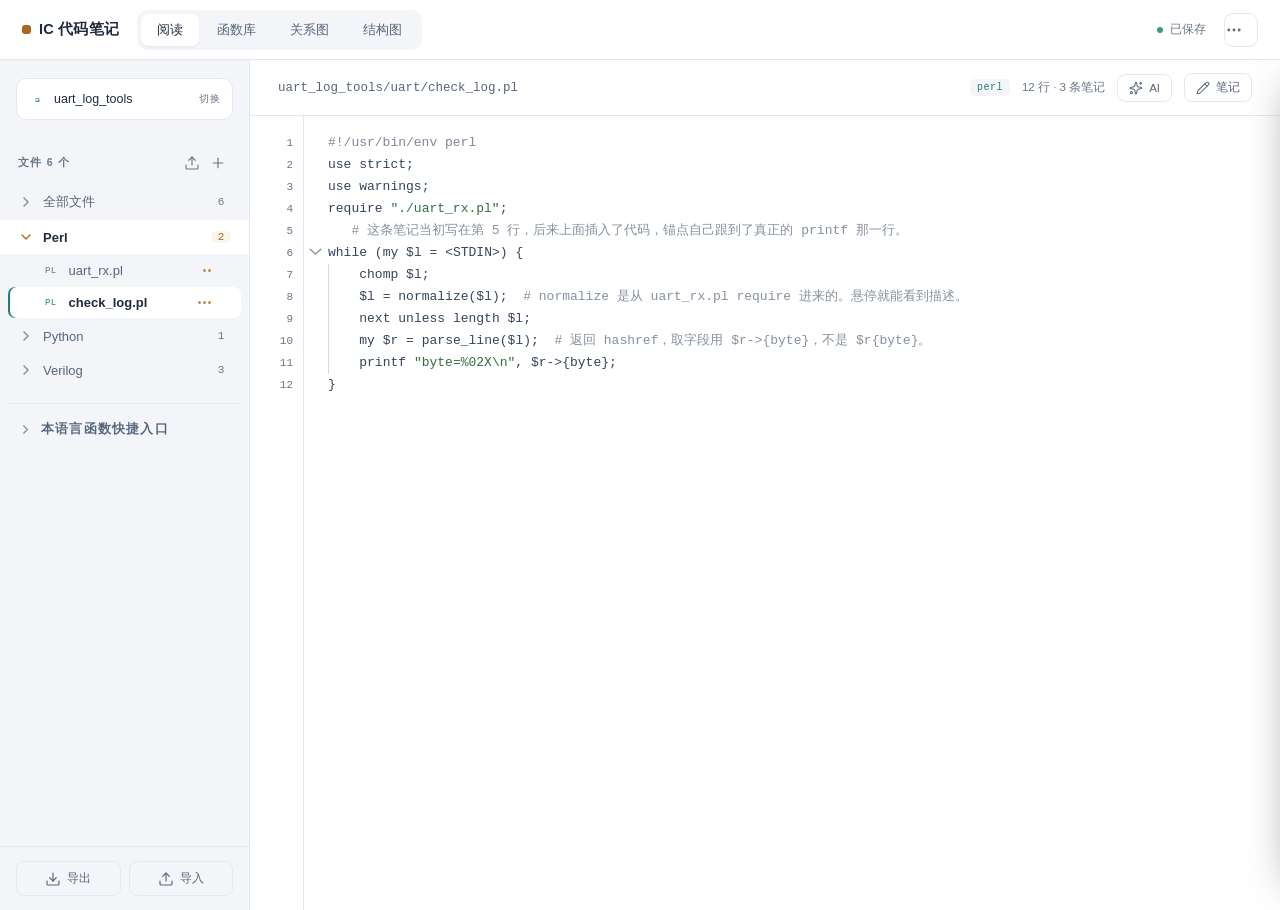
==== index.html @ 3734bb94 "Redraw indent guides 1:1 with the reference: per-level lines, fixed fold gutter" ====
﻿<!doctype html>
<html lang="zh-CN" data-theme="light" data-note-mode="inline" data-preset="paper">
<head>
<meta charset="utf-8">
<meta name="viewport" content="width=device-width,initial-scale=1">
<title>IC 代码笔记</title>
<style>
  :root{
    --bg:#0d1117; --line:#222c3a; --line2:#31405a; --line3:#3d5273;
    --tx:#d7dee9; --tx2:#9dabbd; --dim:#65758c;
    --amber:#e0b464; --amber-d:#3a2f1b; --teal:#4fd0bf; --rose:#f2799b;
    --mono:ui-monospace,"Cascadia Code",Consolas,monospace;
    --sans:"Inter",-apple-system,"Segoe UI","PingFang SC","Microsoft YaHei",sans-serif;
  }
  *{box-sizing:border-box;margin:0;padding:0}
  html,body{height:100%}
  body{background:var(--bg);color:var(--tx);font-family:var(--sans);overflow:hidden}
  button{font:inherit;color:inherit;background:none;border:none;cursor:pointer}
  input,textarea{font-family:var(--sans)}

  /* ---------- top ---------- */
  .top{height:50px;display:flex;align-items:center;gap:14px;padding:0 14px;
       border-bottom:1px solid var(--line);background:#10161f}
  .brand{font-weight:650;font-size:13.5px;display:flex;align-items:center;gap:8px}
  .brand i{width:8px;height:8px;border-radius:2px;background:var(--amber);
           box-shadow:0 0 10px rgba(224,180,100,.55)}
  .tabs{display:flex;gap:2px;background:#0b0f15;padding:3px;border-radius:8px;border:1px solid var(--line)}
  .tabs button{padding:5px 13px;border-radius:6px;font-size:12.2px;color:var(--tx2)}
  .tabs button:hover{color:#fff}
  .tabs button.on{background:#243040;color:#fff}
  .sp{flex:1}
  .saved{font-size:11px;color:var(--dim);display:flex;align-items:center;gap:6px}
  .saved i{width:5px;height:5px;border-radius:50%;background:#3f7d5c;transition:.3s}
  .saved.act i{background:var(--teal);box-shadow:0 0 8px rgba(79,208,191,.8)}
  .iconbtn{padding:5px 10px;border:1px solid var(--line2);border-radius:7px;font-size:11.5px;
           color:var(--tx2)}
  .iconbtn:hover{color:#fff;border-color:var(--line3)}

  /* ---------- shell ---------- */
  .shell{display:flex;height:calc(100% - 50px)}
  .nav{width:254px;flex:none;border-right:1px solid var(--line);background:#0a0e14;
       display:flex;flex-direction:column;overflow:hidden}
  .navscroll{flex:1;overflow-y:auto;padding-bottom:8px}

  /* project */
  .proj{position:relative;padding:10px 12px 8px;border-bottom:1px solid #161d27}
  .projbtn{width:100%;display:flex;align-items:center;gap:8px;padding:8px 10px;
           background:#101823;border:1px solid #24303f;border-radius:9px;text-align:left}
  .projbtn:hover{border-color:var(--line2);background:#131d2a}
  .projbtn .ico{width:16px;height:16px;border-radius:4px;background:#1d2a3a;display:flex;
                align-items:center;justify-content:center;font-size:9px;color:var(--teal);
                font-family:var(--mono);flex:none}
  .projbtn .pn{flex:1;font-size:12.5px;overflow:hidden;text-overflow:ellipsis;white-space:nowrap}
  .projbtn .pv{font-size:9px;color:var(--dim);flex:none}
  .projmenu{position:absolute;left:12px;right:12px;top:56px;z-index:60;background:#151d29;
            border:1px solid var(--line2);border-radius:10px;padding:5px;display:none;
            box-shadow:0 20px 40px -16px #000}
  .projmenu.on{display:block}
  .pitem{padding:8px 9px;border-radius:7px;cursor:pointer}
  .pitem:hover{background:#1e2a3a}
  .pitem .t{font-size:12.4px}
  .pitem .d{font-size:10.5px;color:var(--dim);margin-top:2px}
  .pitem.cur .t{color:var(--amber)}
  .pact{display:flex;gap:5px;padding:5px 4px 2px;border-top:1px solid #1e2836;margin-top:4px}
  .pact button{flex:1;padding:5px;font-size:10.5px;color:var(--tx2);border-radius:6px}
  .pact button:hover{background:#1e2a3a;color:#fff}
  .pact button.dang:hover{background:#3a1c26;color:#ffb3c8}

  .nlabel{display:flex;align-items:center;font-size:9.5px;letter-spacing:1.5px;color:var(--dim);
          padding:12px 14px 6px;text-transform:uppercase;font-weight:600}
  .nlabel span{flex:1}
  .nlabel button{font-size:13px;color:var(--dim);padding:0 4px;line-height:1}
  .nlabel button:hover{color:var(--amber)}

  .cat{display:flex;align-items:center;gap:8px;padding:6px 14px;font-size:12.4px;
       color:var(--tx2);cursor:pointer;border-left:2px solid transparent}
  .cat:hover{background:#121821;color:var(--tx)}
  .cat.on{background:#151d29;color:#fff;border-left-color:var(--amber)}
  .cat .car{font-size:9px;color:var(--dim);width:9px;flex:none}
  .cat.on .car{color:var(--amber)}
  .cat .nm{flex:1}
  .cat .c{font:10px var(--mono);color:var(--dim);background:#161e2a;border-radius:9px;
          padding:0 6px;min-width:20px;text-align:center}
  .cat.on .c{background:rgba(224,180,100,.14);color:var(--amber)}

  .file{display:flex;align-items:center;gap:7px;padding:5px 8px 5px 32px;font-size:12px;
        color:var(--tx2);cursor:pointer;border-left:2px solid transparent}
  .file:hover{background:#121821;color:var(--tx)}
  .file.on{background:#131b26;color:#fff;border-left-color:var(--teal)}
  .file .ext{font:8.5px var(--mono);color:var(--dim);border:1px solid #2a3547;border-radius:3px;
             padding:0 3px;text-transform:uppercase;flex:none}
  .file.on .ext{color:var(--teal);border-color:#234744}
  .file .fname{flex:1;overflow:hidden;text-overflow:ellipsis;white-space:nowrap}
  .file .dots{display:flex;gap:2px;flex:none}
  .file .dots i{width:4px;height:4px;border-radius:50%;background:var(--amber);opacity:.75}
  .file .more{opacity:0;font-size:12px;color:var(--dim);padding:0 2px;flex:none}
  .file:hover .more{opacity:1}
  .file .more:hover{color:#fff}
  .fempty{padding:6px 14px 10px 32px;font-size:11px;color:#4a5a70}

  /* fn list */
  .fnsect{border-top:1px solid var(--line);margin-top:10px;padding-top:2px}
  .fnhead{display:flex;align-items:center;padding:11px 12px 5px;gap:6px}
  .fnhead .h{font-size:9.5px;letter-spacing:1.4px;color:var(--dim);text-transform:uppercase;
             font-weight:600;flex:1;min-width:0;white-space:nowrap;overflow:hidden;
             text-overflow:ellipsis}
  .fnhead .g{font:9px var(--mono);color:var(--teal);border:1px solid #23403c;flex:none;
             background:rgba(79,208,191,.08);border-radius:4px;padding:0 4px}
  .fnhead .all{font-size:9.5px;color:var(--dim);border:1px solid var(--line2);border-radius:10px;
               padding:1px 7px;flex:none}
  .fnhead .all.on{background:rgba(224,180,100,.14);color:var(--amber);border-color:var(--amber-d)}
  .searchwrap{padding:0 12px 6px}
  .searchwrap input{width:100%;background:#0d131b;border:1px solid #232e3d;border-radius:7px;
                    padding:6px 9px;color:var(--tx);font-size:11.5px;outline:none}
  .searchwrap input:focus{border-color:var(--line3)}
  .fnitem{display:flex;align-items:center;gap:7px;padding:5px 14px;font-size:11.8px;
          color:var(--tx2);cursor:pointer}
  .fnitem:hover{background:#121821;color:var(--tx)}
  .fnitem .fname{font-family:var(--mono);color:#84c8e8;flex:1;overflow:hidden;
                 text-overflow:ellipsis;white-space:nowrap}
  .fnitem .fcount{font:9.5px var(--mono);color:#5b6d85}
  .fnitem .xp{font:8.5px var(--mono);color:var(--teal);border:1px solid #23403c;
              border-radius:3px;padding:0 3px}
  .fnghost{padding:4px 14px 8px;font-size:11px;color:#4a5a70;line-height:1.6}
  .catcap{font:9.5px var(--mono);color:#4f6076;letter-spacing:1px;padding:8px 14px 3px}
  .io{padding:9px 12px;border-top:1px solid var(--line);display:flex;gap:6px}
  .io button{flex:1;padding:6px;border:1px solid #24303f;border-radius:7px;font-size:10.5px;
             color:var(--tx2)}
  .io button:hover{color:#fff;border-color:var(--line2);background:#141e2a}

  /* ---------- main ---------- */
  .main{flex:1;overflow:hidden;position:relative}
  .view{position:absolute;inset:0;overflow:auto;display:none}
  .view.on{display:block}
  .chead{position:sticky;top:0;z-index:20;height:36px;display:flex;align-items:center;gap:10px;
         padding:0 18px;background:rgba(13,17,23,.94);backdrop-filter:blur(6px);
         border-bottom:1px solid var(--line);font-size:11.5px}
  .chead .p{font-family:var(--mono)}
  .chead .lgb{font:9.5px var(--mono);padding:1px 6px;border-radius:4px;background:#16212e;
              color:var(--teal);border:1px solid #23384a}
  .chead .m{margin-left:auto;color:var(--dim)}
  .chead .editbtn{font-size:11px;color:var(--dim);border:1px solid var(--line2);border-radius:5px;
                  padding:1px 7px}
  .chead .editbtn:hover{color:var(--amber);border-color:var(--amber-d)}

  .code{padding:10px 0 90px}
  .line{display:grid;grid-template-columns:minmax(0,1fr) var(--notew,384px);column-gap:26px;
        padding:0 22px;align-items:start}
  .line:hover{background:rgba(255,255,255,.022)}
  .line .cl{display:flex;gap:16px;min-width:0}
  .line .num{width:30px;flex:none;text-align:right;color:#414e60;font:11px var(--mono);
             line-height:25px;user-select:none}
  .line.an .num{color:var(--amber)}
  .line.editing{background:rgba(224,180,100,.06)}
  .line .src{white-space:pre-wrap;overflow-wrap:anywhere;font:12.6px/25px var(--mono);
             color:#c2d2e4;flex:1;min-width:0}
  .line .src[contenteditable="true"]{outline:none;background:rgba(255,255,255,.05);
              box-shadow:0 0 0 1px #4a3a1d;border-radius:3px;padding:0 3px;margin:0 -3px}
  /* 括号配对 */
  .br{cursor:pointer;border-radius:2px}
  .br:hover{background:rgba(224,180,100,.18)}
  .br.on{background:rgba(224,180,100,.34);color:#fff;font-weight:600}
  .line.inscope{background:rgba(224,180,100,.055)}
  .line.inscope .num{color:#8a7440}
  .line .slot{min-width:0}
  .addnote{opacity:0;font-size:11px;color:#4a5a70;border:1px dashed #26303f;border-radius:6px;
           padding:3px 9px;margin-top:2px;display:inline-block}
  .line:hover .addnote{opacity:1}
  .addnote:hover{color:var(--amber);border-color:var(--amber-d)}

  .nb{background:#1a1610;border:1px solid #3b3120;border-left:2px solid var(--amber);
      border-radius:0 8px 8px 0;padding:8px 12px;margin-top:-2px}
  .nb .h{display:flex;align-items:center;gap:8px;margin-bottom:5px}
  .nb .h .tag{font:9.5px var(--mono);letter-spacing:.8px;color:var(--amber);opacity:.85}
  .nb .h .lnk{font:9.5px var(--mono);color:#6d6350}
  .nb .h .tools{margin-left:auto;display:flex;gap:8px;align-items:center}
  .nb .h button{font-size:10.5px;color:#7d7059}
  .nb .h button:hover{color:var(--rose)}
  .nb .h .st{font-size:9.5px;color:#5f7a63}
  .nb .body{font-size:12.4px;line-height:1.78;color:#ddd3c1;white-space:pre-wrap;outline:none;
            min-height:20px}
  .nb .body:empty:before{content:"写点什么…  Ctrl+Enter 完成";color:#6b6252}
  .nb .body:focus{box-shadow:0 0 0 1px #56462a;border-radius:3px}
  .nb.moved{border-left-color:var(--teal);background:#0f1a19;border-color:#1d3a37}
  .nb.moved .h .tag{color:var(--teal)}
  .nb.dup{border-left-color:var(--rose);background:#1a1015;border-color:#3d1f2b}
  .slot .nb + .nb{margin-top:7px}

  /* 从源码里摘出来的注释：精简卡片，不显示分类标签 */
  .nb.cmt{position:relative;background:#0f161d;border:1px solid #22303d;
          border-left:2px solid #3f6280;border-radius:0 7px 7px 0;padding:8px 11px}
  .nb.cmt .ctext{font-size:11.8px;line-height:1.72;color:#93a9be;white-space:pre-wrap;outline:none;
                 min-height:18px}
  .nb.cmt .ctext:focus{box-shadow:0 0 0 1px #2c4358;border-radius:3px}
  .nb.cmt .cdel{position:absolute;top:6px;right:8px;font-size:10px;color:#5a7386;opacity:0;
                transition:.15s}
  .nb.cmt:hover .cdel{opacity:1}
  .nb.cmt .cdel:hover{color:var(--rose)}
  /* 同一行既有我的笔记、又有原注释：卡片内分块显示 */
  .nb .xcmt{margin-top:7px;padding:6px 0 0;border-top:1px dashed #3a3120;
            font-size:11.3px;line-height:1.7;color:#8fa7bd;white-space:pre-wrap}
  .achip{font:9px var(--mono);color:var(--teal);background:rgba(79,208,191,.1);
         border:1px solid #21403c;border-radius:4px;padding:0 5px;cursor:help}
  .achip.bad{color:var(--rose);background:rgba(242,121,155,.1);border-color:#4a2532}
  .pinbtn{font-size:9.5px;color:var(--teal);border:1px solid #21403c;border-radius:4px;
          padding:0 5px;line-height:1.5}
  .pinbtn:hover{background:rgba(79,208,191,.12)}

  .tk-k{color:#c792ea} .tk-s{color:#c3e88d} .tk-c{color:#55657c}
  .tk-n{color:#f78c6c} .tk-p{color:#8ea3bd}
  .fx{color:#8ee0ff;background:rgba(127,216,255,.09);border-bottom:1px solid rgba(127,216,255,.5);
      border-radius:2px;padding:0 1px;cursor:help}
  .fx.conflict{color:#ffb3c8;background:rgba(242,121,155,.12);
               border-bottom-color:rgba(242,121,155,.6)}

  .editbar{position:fixed;left:50%;bottom:16px;transform:translateX(-50%);z-index:150;
           background:#1b2531;border:1px solid var(--line2);border-radius:9px;padding:7px 14px;
           font-size:11.5px;color:var(--tx2);display:none;gap:14px;align-items:center;
           box-shadow:0 14px 34px -16px #000}
  .editbar.on{display:flex}
  .editbar b{color:var(--amber);font-weight:500}
  /* 括号范围提示 */
  #scope{position:fixed;z-index:180;background:#2a2214;border:1px solid #5c4a24;border-radius:7px;
         padding:5px 10px;font:11px var(--mono);color:#e3c98c;display:none;
         box-shadow:0 12px 28px -14px #000;pointer-events:none}
  #scope.on{display:block}

  .emptyfile{padding:70px 0;text-align:center;color:var(--dim);font-size:12.5px;line-height:2}
  .emptyfile button{color:var(--amber);border-bottom:1px dashed var(--amber-d)}

  /* tip */
  #tip{position:fixed;z-index:200;width:340px;background:#18212e;border:1px solid #384860;
       border-radius:10px;padding:12px 13px;font-size:12.3px;line-height:1.7;color:#d3deeb;
       box-shadow:0 18px 44px -14px #000;display:none}
  #tip .th{display:flex;align-items:center;gap:7px;margin-bottom:7px}
  #tip .nm{font:13px var(--mono);color:#8fe3ff;font-weight:600}
  #tip .lg{font:9.5px var(--mono);padding:1px 5px;border-radius:3px;background:#20304a;
           color:#7fb0e0;border:1px solid #2c425e}
  #tip .sg{font:11px var(--mono);color:var(--dim);margin-bottom:8px;
           border-bottom:1px dashed #2c3849;padding-bottom:7px;word-break:break-all}
  #tip .ds{white-space:pre-wrap}
  #tip .tg{margin-top:8px;display:flex;gap:5px;flex-wrap:wrap}
  #tip .tg span{font-size:10.5px;padding:1px 6px;border-radius:9px;background:#20304a;color:#8fb4d8}
  #tip .warn{margin-top:9px;padding:6px 8px;background:rgba(242,121,155,.1);
             border-left:2px solid var(--rose);border-radius:0 5px 5px 0;font-size:11.2px;
             line-height:1.6;color:#f0a8bb}
  #tip .meta{margin-top:8px;font:10.5px var(--mono);color:var(--dim)}

  /* menu */
  #menu{position:fixed;z-index:300;min-width:200px;background:#18212e;border:1px solid #384860;
        border-radius:9px;padding:5px;box-shadow:0 18px 40px -12px #000;display:none}
  #menu button{display:block;width:100%;text-align:left;padding:7px 10px;border-radius:6px;
               font-size:12.3px;color:#ccd8e7}
  #menu button:hover{background:#233247;color:#fff}
  #menu button:disabled{color:#57667c;cursor:default;background:none}
  #menu button.dang{color:#e79bad}
  #menu button.dang:hover{background:#3a1c26;color:#ffc4d3}
  #menu .sep{height:1px;background:#283344;margin:4px 2px}
  #menu .sel{font:10.5px var(--mono);color:var(--dim);padding:4px 10px 6px}

  /* modal */
  #mask{position:fixed;inset:0;background:rgba(6,9,13,.74);z-index:400;display:none;
        align-items:center;justify-content:center;padding:20px}
  #mask.on{display:flex}
  .dlg{width:520px;max-height:88vh;overflow:auto;background:#141b25;border:1px solid #384860;
       border-radius:13px;padding:20px 22px}
  .dlg h3{font-size:15px;margin-bottom:4px}
  .dlg .sub{font-size:12px;color:var(--dim);line-height:1.7;margin-bottom:15px}
  .fld{margin-bottom:12px}
  .fld label{display:block;font-size:10.5px;letter-spacing:.5px;color:var(--dim);margin-bottom:5px}
  .fld input,.fld textarea{width:100%;background:#0c1118;border:1px solid #283444;border-radius:7px;
        padding:9px 11px;color:var(--tx);font-size:12.5px;outline:none}
  .fld textarea{min-height:92px;resize:vertical;line-height:1.7}
  .fld input:focus,.fld textarea:focus{border-color:#3f5678}
  .choices{display:flex;gap:6px;flex-wrap:wrap}
  .choices button{padding:6px 13px;border:1px solid var(--line2);border-radius:7px;font-size:12px;
                  color:var(--tx2)}
  .choices button.on{background:rgba(224,180,100,.14);border-color:var(--amber-d);color:var(--amber)}
  .dlg .act{display:flex;gap:9px;justify-content:flex-end;margin-top:16px}
  .btn{padding:8px 15px;border-radius:8px;font-size:12.4px;border:1px solid var(--line2);
       background:#19212c;color:var(--tx2)}
  .btn:hover{color:#fff;background:#202b38}
  .btn.pri{background:var(--amber);border-color:var(--amber);color:#1a1306;font-weight:600}
  .btn.dang{background:#3a1c26;border-color:#5c2b3a;color:#ffb3c8}
  .btn.dang:hover{background:#4d2431;color:#fff}
  .scope{display:inline-block;font-size:11px;color:var(--teal);background:rgba(79,208,191,.08);
         border:1px solid #21403c;border-radius:6px;padding:4px 9px}
  .warnbox{font-size:12px;color:#f0a8bb;background:rgba(242,121,155,.08);border:1px solid #4a2532;
           border-radius:8px;padding:10px 12px;line-height:1.7}

  /* lib */
  .lib{padding:22px 26px 70px;max-width:1060px}
  .libhd{display:flex;align-items:center;gap:12px;margin-bottom:6px;flex-wrap:wrap}
  .libhd h2{font-size:17px}
  .libbadge{font:10px var(--mono);color:var(--teal);border:1px solid #23403c;
            background:rgba(79,208,191,.08);border-radius:5px;padding:2px 7px}
  .seg{display:flex;background:#0d131b;border:1px solid var(--line);border-radius:8px;padding:2px}
  .seg button{padding:4px 11px;border-radius:6px;font-size:11.5px;color:var(--tx2)}
  .seg button.on{background:#243040;color:#fff}
  .libnote{font-size:11.8px;color:var(--dim);line-height:1.75;margin:8px 0 18px;max-width:760px}
  .lgsec{display:flex;align-items:center;gap:8px;margin:16px 0 8px}
  .lgsec h3{font:10px var(--mono);letter-spacing:1.1px;color:var(--dim)}
  .lgsec i{flex:1;height:1px;background:var(--line)}
  .fgrid{display:grid;grid-template-columns:repeat(auto-fill,minmax(228px,1fr));gap:8px}
  .fcard{background:#141b25;border:1px solid var(--line);border-left:2px solid var(--teal);
         border-radius:8px;padding:9px 10px 8px;position:relative;transition:.13s}
  .fcard:hover{border-color:var(--line2);background:#16202b}
  .fcard.warn{border-left-color:var(--rose)}
  .fcard .n{display:flex;align-items:center;gap:6px;padding-right:42px}
  .fcard .lgd{font:8.5px var(--mono);padding:0 3px;border-radius:3px;background:#1b2634;
              color:#7fb0e0;border:1px solid #26364c;flex:none;letter-spacing:.3px}
  .fcard .nm{font:12.2px var(--mono);color:#8fe3ff;font-weight:600;overflow:hidden;
             text-overflow:ellipsis;white-space:nowrap;min-width:0}
  .fcard .s{font:9.8px var(--mono);color:var(--dim);margin:3px 0 6px;white-space:nowrap;
            overflow:hidden;text-overflow:ellipsis}
  .fcard .d{font-size:11.3px;line-height:1.6;color:#bcc9d8;white-space:normal;overflow:hidden;
            display:-webkit-box;-webkit-line-clamp:2;-webkit-box-orient:vertical}
  .fcard .f{margin-top:7px;padding-top:6px;border-top:1px dashed #212b38;display:flex;gap:7px;
            overflow:hidden;align-items:center;font-size:9.5px;color:var(--dim);
            white-space:nowrap}
  .fcard .f .cnt{flex:none;color:#7f90a6}
  .fcard .f .tg{overflow:hidden;text-overflow:ellipsis;color:#8fb4d8;min-width:0}
  .w{font:9.5px var(--mono);color:#7fb0e0;background:#182334;border:1px solid #24344a;
     border-radius:4px;padding:0 5px;cursor:pointer;flex:none}
  .w:hover{background:#1f2e42;color:#a8d4ff}
  .warnchip{font:9px var(--mono);color:#d99bad;background:#211a1f;border:1px solid #3b2530;
            border-radius:3px;padding:0 4px;flex:none;cursor:help}
  .fcard .ed{position:absolute;top:8px;right:9px;font-size:9.5px;color:transparent;
             display:flex;gap:7px}
  .fcard:hover .ed{color:var(--dim)}
  .fcard .ed button:hover{color:var(--amber)}
  .fcard .ed .del:hover{color:var(--rose)}
  .empty{color:var(--dim);font-size:12.4px;padding:30px 0;text-align:center}

  #toast{position:fixed;bottom:24px;left:50%;transform:translate(-50%,12px);background:#1f2a38;
    border:1px solid #384860;color:#e2eaf5;padding:9px 16px;border-radius:9px;font-size:12.4px;
    opacity:0;pointer-events:none;transition:.2s;z-index:500}
  #toast.on{opacity:1;transform:translate(-50%,0)}
  ::-webkit-scrollbar{width:9px;height:9px}
  ::-webkit-scrollbar-thumb{background:#222e3e;border-radius:5px}

  /* 代码 / 笔记 之间的可拖动分隔条 */
  .splitter{position:absolute;top:0;bottom:0;width:14px;z-index:8;cursor:col-resize;
            left:calc(100% - var(--notew,384px) - 35px)}
  .splitter::before{content:"";position:absolute;left:6px;top:0;bottom:0;width:2px;
            background:transparent;transition:background .15s}
  .splitter:hover::before,.splitter.on::before{background:var(--line3)}
  .splitter::after{content:"";position:absolute;left:4px;top:10px;width:6px;height:40px;
            border-radius:3px;background:#2b3648;opacity:0;transition:opacity .15s}
  .splitter:hover::after,.splitter.on::after{opacity:1}
  @media (max-width:1080px){
    .line{column-gap:14px;padding:0 14px}
    .splitter{left:calc(100% - var(--notew,384px) - 21px)}
  }
</style>
<link rel="stylesheet" href="ui-refresh.css?v=20261107c">
<link rel="stylesheet" href="presets.css?v=20261107c">
<link rel="stylesheet" href="ai.css?v=20261107c">
<link rel="stylesheet" href="ed.css?v=20261107-0152">
</head>
<body>
<svg xmlns="http://www.w3.org/2000/svg" style="display:none" aria-hidden="true"><defs><symbol id="i-sparkles" viewBox="0 0 24 24">
      <path d="M11.017 2.814a1 1 0 0 1 1.966 0l1.051 5.558a2 2 0 0 0 1.594 1.594l5.558 1.051a1 1 0 0 1 0 1.966l-5.558 1.051a2 2 0 0 0-1.594 1.594l-1.051 5.558a1 1 0 0 1-1.966 0l-1.051-5.558a2 2 0 0 0-1.594-1.594l-5.558-1.051a1 1 0 0 1 0-1.966l5.558-1.051a2 2 0 0 0 1.594-1.594z" />
      <path d="M20 2v4" />
      <path d="M22 4h-4" />
      <circle cx="4" cy="20" r="2" />
    </symbol><symbol id="i-bot" viewBox="0 0 24 24">
      <path d="M12 8V4H8" />
      <rect width="16" height="12" x="4" y="8" rx="2" />
      <path d="M2 14h2" />
      <path d="M20 14h2" />
      <path d="M15 13v2" />
      <path d="M9 13v2" />
    </symbol><symbol id="i-wand-sparkles" viewBox="0 0 24 24">
      <path d="m21.64 3.64-1.28-1.28a1.21 1.21 0 0 0-1.72 0L2.36 18.64a1.21 1.21 0 0 0 0 1.72l1.28 1.28a1.2 1.2 0 0 0 1.72 0L21.64 5.36a1.2 1.2 0 0 0 0-1.72" />
      <path d="m14 7 3 3" />
      <path d="M5 6v4" />
      <path d="M19 14v4" />
      <path d="M10 2v2" />
      <path d="M7 8H3" />
      <path d="M21 16h-4" />
      <path d="M11 3H9" />
    </symbol><symbol id="i-panel-right-open" viewBox="0 0 24 24">
      <rect width="18" height="18" x="3" y="3" rx="2" />
      <path d="M15 3v18" />
      <path d="m10 15-3-3 3-3" />
    </symbol><symbol id="i-panel-right-close" viewBox="0 0 24 24">
      <rect width="18" height="18" x="3" y="3" rx="2" />
      <path d="M15 3v18" />
      <path d="m8 9 3 3-3 3" />
    </symbol><symbol id="i-panel-right" viewBox="0 0 24 24">
      <rect width="18" height="18" x="3" y="3" rx="2" />
      <path d="M15 3v18" />
    </symbol><symbol id="i-message-square-text" viewBox="0 0 24 24">
      <path d="M22 17a2 2 0 0 1-2 2H6.828a2 2 0 0 0-1.414.586l-2.202 2.202A.71.71 0 0 1 2 21.286V5a2 2 0 0 1 2-2h16a2 2 0 0 1 2 2z" />
      <path d="M7 11h10" />
      <path d="M7 15h6" />
      <path d="M7 7h8" />
    </symbol><symbol id="i-scan-text" viewBox="0 0 24 24">
      <path d="M3 7V5a2 2 0 0 1 2-2h2" />
      <path d="M17 3h2a2 2 0 0 1 2 2v2" />
      <path d="M21 17v2a2 2 0 0 1-2 2h-2" />
      <path d="M7 21H5a2 2 0 0 1-2-2v-2" />
      <path d="M7 8h8" />
      <path d="M7 12h10" />
      <path d="M7 16h6" />
    </symbol><symbol id="i-brackets" viewBox="0 0 24 24">
      <path d="M16 3h3a1 1 0 0 1 1 1v16a1 1 0 0 1-1 1h-3" />
      <path d="M8 21H5a1 1 0 0 1-1-1V4a1 1 0 0 1 1-1h3" />
    </symbol><symbol id="i-text-cursor-input" viewBox="0 0 24 24">
      <path d="M12 20h-1a2 2 0 0 1-2-2 2 2 0 0 1-2 2H6" />
      <path d="M13 8h7a2 2 0 0 1 2 2v4a2 2 0 0 1-2 2h-7" />
      <path d="M5 16H4a2 2 0 0 1-2-2v-4a2 2 0 0 1 2-2h1" />
      <path d="M6 4h1a2 2 0 0 1 2 2 2 2 0 0 1 2-2h1" />
      <path d="M9 6v12" />
    </symbol><symbol id="i-circle-question-mark" viewBox="0 0 24 24">
      <circle cx="12" cy="12" r="10" />
      <path d="M9.09 9a3 3 0 0 1 5.83 1c0 2-3 3-3 3" />
      <path d="M12 17h.01" />
    </symbol><symbol id="i-settings-2" viewBox="0 0 24 24">
      <path d="M14 17H5" />
      <path d="M19 7h-9" />
      <circle cx="17" cy="17" r="3" />
      <circle cx="7" cy="7" r="3" />
    </symbol><symbol id="i-pencil" viewBox="0 0 24 24">
      <path d="M21.174 6.812a1 1 0 0 0-3.986-3.987L3.842 16.174a2 2 0 0 0-.5.83l-1.321 4.352a.5.5 0 0 0 .623.622l4.353-1.32a2 2 0 0 0 .83-.497z" />
      <path d="m15 5 4 4" />
    </symbol><symbol id="i-trash" viewBox="0 0 24 24">
      <path d="M10 11v6" />
      <path d="M14 11v6" />
      <path d="M19 6v14a2 2 0 0 1-2 2H7a2 2 0 0 1-2-2V6" />
      <path d="M3 6h18" />
      <path d="M8 6V4a2 2 0 0 1 2-2h4a2 2 0 0 1 2 2v2" />
    </symbol><symbol id="i-pin" viewBox="0 0 24 24">
      <path d="M12 17v5" />
      <path d="M9 10.76a2 2 0 0 1-1.11 1.79l-1.78.9A2 2 0 0 0 5 15.24V16a1 1 0 0 0 1 1h12a1 1 0 0 0 1-1v-.76a2 2 0 0 0-1.11-1.79l-1.78-.9A2 2 0 0 1 15 10.76V7a1 1 0 0 1 1-1 2 2 0 0 0 0-4H8a2 2 0 0 0 0 4 1 1 0 0 1 1 1z" />
    </symbol><symbol id="i-x" viewBox="0 0 24 24">
      <path d="M18 6 6 18" />
      <path d="m6 6 12 12" />
    </symbol><symbol id="i-check" viewBox="0 0 24 24">
      <path d="M20 6 9 17l-5-5" />
    </symbol><symbol id="i-undo-2" viewBox="0 0 24 24">
      <path d="M9 14 4 9l5-5" />
      <path d="M4 9h10.5a5.5 5.5 0 0 1 5.5 5.5a5.5 5.5 0 0 1-5.5 5.5H11" />
    </symbol><symbol id="i-redo-2" viewBox="0 0 24 24">
      <path d="m15 14 5-5-5-5" />
      <path d="M20 9H9.5A5.5 5.5 0 0 0 4 14.5A5.5 5.5 0 0 0 9.5 20H13" />
    </symbol><symbol id="i-palette" viewBox="0 0 24 24">
      <path d="M12 22a1 1 0 0 1 0-20 10 9 0 0 1 10 9 5 5 0 0 1-5 5h-2.25a1.75 1.75 0 0 0-1.4 2.8l.3.4a1.75 1.75 0 0 1-1.4 2.8z" />
      <circle cx="13.5" cy="6.5" r=".5" fill="currentColor" />
      <circle cx="17.5" cy="10.5" r=".5" fill="currentColor" />
      <circle cx="6.5" cy="12.5" r=".5" fill="currentColor" />
      <circle cx="8.5" cy="7.5" r=".5" fill="currentColor" />
    </symbol><symbol id="i-keyboard" viewBox="0 0 24 24">
      <path d="M10 8h.01" />
      <path d="M12 12h.01" />
      <path d="M14 8h.01" />
      <path d="M16 12h.01" />
      <path d="M18 8h.01" />
      <path d="M6 8h.01" />
      <path d="M7 16h10" />
      <path d="M8 12h.01" />
      <rect width="20" height="16" x="2" y="4" rx="2" />
    </symbol><symbol id="i-rotate-ccw" viewBox="0 0 24 24">
      <path d="M3 12a9 9 0 1 0 9-9 9.75 9.75 0 0 0-6.74 2.74L3 8" />
      <path d="M3 3v5h5" />
    </symbol><symbol id="i-folder-open" viewBox="0 0 24 24">
      <path d="m6 14 1.5-2.9A2 2 0 0 1 9.24 10H20a2 2 0 0 1 1.94 2.5l-1.54 6a2 2 0 0 1-1.95 1.5H4a2 2 0 0 1-2-2V5a2 2 0 0 1 2-2h3.9a2 2 0 0 1 1.69.9l.81 1.2a2 2 0 0 0 1.67.9H18a2 2 0 0 1 2 2v2" />
    </symbol><symbol id="i-file-plus" viewBox="0 0 24 24">
      <path d="M6 22a2 2 0 0 1-2-2V4a2 2 0 0 1 2-2h8a2.4 2.4 0 0 1 1.704.706l3.588 3.588A2.4 2.4 0 0 1 20 8v12a2 2 0 0 1-2 2z" />
      <path d="M14 2v5a1 1 0 0 0 1 1h5" />
      <path d="M9 15h6" />
      <path d="M12 18v-6" />
    </symbol><symbol id="i-file-code" viewBox="0 0 24 24">
      <path d="M6 22a2 2 0 0 1-2-2V4a2 2 0 0 1 2-2h8a2.4 2.4 0 0 1 1.704.706l3.588 3.588A2.4 2.4 0 0 1 20 8v12a2 2 0 0 1-2 2z" />
      <path d="M14 2v5a1 1 0 0 0 1 1h5" />
      <path d="M10 12.5 8 15l2 2.5" />
      <path d="m14 12.5 2 2.5-2 2.5" />
    </symbol><symbol id="i-download" viewBox="0 0 24 24">
      <path d="M12 15V3" />
      <path d="M21 15v4a2 2 0 0 1-2 2H5a2 2 0 0 1-2-2v-4" />
      <path d="m7 10 5 5 5-5" />
    </symbol><symbol id="i-upload" viewBox="0 0 24 24">
      <path d="M12 3v12" />
      <path d="m17 8-5-5-5 5" />
      <path d="M21 15v4a2 2 0 0 1-2 2H5a2 2 0 0 1-2-2v-4" />
    </symbol><symbol id="i-chevron-down" viewBox="0 0 24 24">
      <path d="m6 9 6 6 6-6" />
    </symbol><symbol id="i-send" viewBox="0 0 24 24">
      <path d="M14.536 21.686a.5.5 0 0 0 .937-.024l6.5-19a.496.496 0 0 0-.635-.635l-19 6.5a.5.5 0 0 0-.024.937l7.93 3.18a2 2 0 0 1 1.112 1.11z" />
      <path d="m21.854 2.147-10.94 10.939" />
    </symbol><symbol id="i-square" viewBox="0 0 24 24">
      <rect width="18" height="18" x="3" y="3" rx="2" />
    </symbol><symbol id="i-copy" viewBox="0 0 24 24">
      <rect width="14" height="14" x="8" y="8" rx="2" ry="2" />
      <path d="M4 16c-1.1 0-2-.9-2-2V4c0-1.1.9-2 2-2h10c1.1 0 2 .9 2 2" />
    </symbol><symbol id="i-plus" viewBox="0 0 24 24">
      <path d="M5 12h14" />
      <path d="M12 5v14" />
    </symbol><symbol id="i-search" viewBox="0 0 24 24">
      <path d="m21 21-4.34-4.34" />
      <circle cx="11" cy="11" r="8" />
    </symbol><symbol id="i-layers-2" viewBox="0 0 24 24">
      <path d="M13 13.74a2 2 0 0 1-2 0L2.5 8.87a1 1 0 0 1 0-1.74L11 2.26a2 2 0 0 1 2 0l8.5 4.87a1 1 0 0 1 0 1.74z" />
      <path d="m20 14.285 1.5.845a1 1 0 0 1 0 1.74L13 21.74a2 2 0 0 1-2 0l-8.5-4.87a1 1 0 0 1 0-1.74l1.5-.845" />
    </symbol><symbol id="i-ellipsis" viewBox="0 0 24 24">
      <circle cx="12" cy="12" r="1" />
      <circle cx="19" cy="12" r="1" />
      <circle cx="5" cy="12" r="1" />
    </symbol><symbol id="i-arrow-up" viewBox="0 0 24 24">
      <path d="m5 12 7-7 7 7" />
      <path d="M12 19V5" />
    </symbol><symbol id="i-loader-circle" viewBox="0 0 24 24">
      <path d="M21 12a9 9 0 1 1-6.219-8.56" />
    </symbol><symbol id="i-chevron-right" viewBox="0 0 24 24">
      <path d="m9 18 6-6-6-6" />
    </symbol><symbol id="i-chevron-up" viewBox="0 0 24 24">
      <path d="m18 15-6-6-6 6" />
    </symbol></defs></svg>

<div class="top">
  <div class="brand"><i></i>IC 代码笔记</div>
  <div class="tabs">
    <button class="on" data-v="code">阅读</button>
    <button data-v="lib">函数库</button>
  </div>
  <div class="sp"></div>
  <div class="saved" id="saved"><i></i><span id="savedText">已保存</span></div>
  <button class="iconbtn menu-btn" id="btnMenu" aria-haspopup="menu" aria-expanded="false" title="更多操作"><svg class="ic"><use href="#i-ellipsis"/></svg></button>
  <div class="appmenu" id="appMenu" role="menu">
    <button role="menuitem" id="btnUndo"><svg class="ic"><use href="#i-undo-2"/></svg>撤销<kbd>Ctrl Z</kbd></button>
    <button role="menuitem" id="btnRedo"><svg class="ic"><use href="#i-redo-2"/></svg>重做<kbd>Ctrl ⇧ Z</kbd></button>
    <button role="menuitem" id="btnExtract"><svg class="ic"><use href="#i-scan-text"/></svg>摘出本文件注释</button>
    <button role="menuitem" id="btnAutoComment"><svg class="ic"><use href="#i-pencil"/></svg><span id="autoLabel">行末注释自动转卡片</span></button>
    <div class="sep"></div>
    <button role="menuitem" id="themeToggle"><svg class="ic"><use href="#i-palette"/></svg>配色方案…</button>
    <button role="menuitem" id="btnHelp"><svg class="ic"><use href="#i-keyboard"/></svg>快捷键</button>
    <div class="sep"></div>
    <button role="menuitem" id="btnReset" class="dang"><svg class="ic"><use href="#i-rotate-ccw"/></svg>重置数据</button>
    <div class="sep"></div>
    <div class="ver" id="buildVer">构建 20261107-0152</div>
  </div>
</div>

<div class="shell">
  <aside class="nav">
    <div class="proj">
      <button class="projbtn" id="projBtn">
        <span class="ico">◲</span><span class="pn" id="projName"></span><span class="pv">切换</span>
      </button>
      <div class="projmenu" id="projMenu">
        <div id="projList"></div>
        <div class="pact">
          <button id="pNew">新建</button>
          <button id="pRename">重命名</button>
          <button id="pDelete" class="dang">删除</button>
        </div>
      </div>
    </div>

    <div class="navscroll">
      <div class="nlabel"><span id="navCount">文件</span>
        <button id="btnImportCode" title="粘贴代码，自动把注释摘到右侧"><svg class="ic"><use href="#i-upload"/></svg></button>
        <button id="btnNewFile" title="新建文件"><svg class="ic"><use href="#i-plus"/></svg></button>
      </div>
      <div id="cats"></div>

      <details class="nav-functions"><summary><svg class="ic"><use href="#i-chevron-right"/></svg>本语言函数快捷入口</summary>
      <div class="fnsect">
        <div class="fnhead">
          <span class="h">函数库 <span class="g">全局</span></span>
          <button class="all" id="btnAll">全部</button>
        </div>
        <div class="searchwrap"><input id="fnSearch" placeholder="搜索函数…"></div>
        <div id="fnList"></div>
      </div>
      </details>
    </div>

    <div class="io">
      <button id="btnExport"><svg class="ic"><use href="#i-download"/></svg>导出</button>
      <button id="btnImport"><svg class="ic"><use href="#i-upload"/></svg>导入</button>
      <input type="file" id="fileIn" accept=".json" style="display:none">
    </div>
  </aside>

  <div class="main">
    <section class="view on" id="v-code">
      <div class="chead">
        <span class="p" id="fpath"></span>
        <span class="lgb" id="flang"></span>
        <span class="m" id="fmeta"></span>
        <select id="noteMode" class="mode-picker" aria-label="批注显示模式"><option value="inline">行末批注</option><option value="side">右侧对齐</option><option value="plain">纯代码</option></select>
        <button class="ai-toggle" id="aiToggle" title="AI 助手 (Ctrl+J)"><svg class="ic"><use href="#i-sparkles"/></svg>AI</button>
        <button class="editbtn" id="btnAddNote" title="在当前行添加笔记"><svg class="ic"><use href="#i-pencil"/></svg>笔记</button>
        <button class="editbtn" id="btnRawEdit" title="在一个完整文本框里编辑整份代码"><svg class="ic"><use href="#i-file-code"/></svg>整段编辑</button>
      </div>
      <div class="code" id="code"></div>
      <div class="raw" id="raw" hidden>
        <div class="raw-gutter" id="rawGutter"></div>
        <div class="raw-body">
          <pre class="raw-hl" id="rawHl" aria-hidden="true"></pre>
          <textarea id="rawInput" spellcheck="false" autocapitalize="off" autocomplete="off"></textarea>
        </div>
      </div>
      <div class="splitter" id="splitter" title="左右拖动调整笔记列宽度"></div>
    </section>

    <section class="view" id="v-lib">
      <div class="lib">
        <div class="libhd">
          <h2>函数库</h2>
          <span class="libbadge">跨工程 · 只按语言隔离</span>
          <button class="iconbtn" id="btnNewEntry">＋ 新建条目</button>
          <div class="seg" id="seg"></div>
        </div>
        <div class="libnote">
          函数库不属于任何一个工程：你在 <b>uart_log_tools</b> 里给 <code>normalize</code> 写的描述，
          在 <b>dma_ctrl</b> 里打开同一个函数时照样能悬停看到。条目只按<b>语言</b>隔离。
        </div>
        <div id="libBody"></div>
      </div>
    </section>
  </div>
</div>

<div class="editbar" id="editbar">
  <span><b>Enter</b> 换行提交</span><span><b>Esc</b> 取消</span>
  <span><b>空行按 Backspace</b> 删除该行</span>
</div>

<div id="tip"></div>
<div id="scope"></div>
<div id="menu"></div>
<div id="mask"><div class="dlg" id="dlgBody"></div></div>
<div id="toast"></div>

<script src="indent.js?v=20261107c"></script>
<script>
/* ============================================================
   数据
   ============================================================ */
const PROJECTS = {
  'uart_log_tools': {
    desc:'UART 日志分析脚本集',
    files:{
      'uart_rx.pl': {path:'uart/uart_rx.pl', lang:'perl', lines:[
        '#!/usr/bin/env perl','use strict;','use warnings;','',
        '# 把一行日志拆成字段','sub parse_line {','    my ($line) = @_;',
        '    my ($ts, $dir, $byte) = split /\\s+/, $line;',
        '    return { ts => $ts, dir => $dir, byte => hex($byte) };','}','',
        'sub normalize {','    my ($v) = @_;','    $v =~ s/^\\s+|\\s+$//gr;','}','','1;']},
      'check_log.pl': {path:'uart/check_log.pl', lang:'perl', lines:[
        '#!/usr/bin/env perl','use strict;','use warnings;','require "./uart_rx.pl";','',
        'while (my $l = <STDIN>) {','    chomp $l;','    $l = normalize($l);',
        '    next unless length $l;','    my $r = parse_line($l);',
        '    printf "byte=%02X\\n", $r->{byte};','}']},
      'analysis.py': {path:'tools/analysis.py', lang:'python', lines:[
        'import json','','def normalize(value):','    return value.strip()','',
        'def load(path):','    with open(path) as f:',
        '        rows = [normalize(x) for x in f if x.strip()]','    return rows','',
        'data = load("log.txt")','print(json.dumps(data, ensure_ascii=False))']},
      'sat_defs.svh': {path:'rtl/sat_defs.svh', lang:'verilog', lines:[
        '`ifndef SAT_DEFS_SVH','`define SAT_DEFS_SVH','',
        "`define WIDTH 32","`define SAT_MAX 32'hFFFF_FFFF",'',
        '`endif']},

      'tb_alu.sv': {path:'rtl/tb_alu.sv', lang:'verilog', lines:[
        'module tb_alu;','  logic [31:0] a, b, y;','','  sat_alu u_dut (',
        '    .a_i(a),','    .b_i(b),','    .y_o(y)','  );','',
        '  initial begin','    a = 32\'d1; b = 32\'d2;','    #10 $display("y=%0d", y);','  end','',
        'endmodule']},

      'sat_alu.sv': {path:'rtl/sat_alu.sv', lang:'verilog', lines:[
        '`include "sat_defs.svh"','',
        'module sat_alu (','    input  logic [31:0] a_i,','    input  logic [31:0] b_i',
        '    output logic [31:0] y_o',');','',
        '  function automatic logic [31:0] sat_add(','      input logic [31:0] a,',
        '      input logic [31:0] b','  );','    logic [32:0] wide;',
        "    wide = {1'b0, a} + {1'b0, b};",
        "    return wide[32] ? 32'hFFFF_FFFF : wide[31:0];",
        '  endfunction','','  assign y_o = sat_add(a_i, b_i);','','endmodule']}
    }
  },
  'dma_ctrl': {
    desc:'DMA 控制器 RTL + 描述符脚本',
    files:{
      'dma_regs.pl': {path:'script/dma_regs.pl', lang:'perl', lines:[
        '#!/usr/bin/env perl','use strict;','use warnings;','',
        '# 本工程自己的 normalize：只裁掉行尾空白',
        'sub normalize {','    my ($s) = @_;','    $s =~ s/\\s+$//r;','}','',
        'sub load_desc {','    my ($path) = @_;','    open my $fh, "<", $path or die $!;',
        '    my @rows = map { normalize($_) } <$fh>;','    return \\@rows;','}','',
        'my $rows = load_desc("desc.txt");',
        'my $rec  = parse_line($rows->[0]);','print $rec->{byte}, "\\n";']},
      'dma_top.sv': {path:'rtl/dma_top.sv', lang:'verilog', lines:[
        'module dma_top (','    input  logic        clk_i,','    input  logic        rst_n,',
        '    input  logic [31:0] addr_i,','    output logic [31:0] len_o',');','',
        '  logic [31:0] sum;',
        "  assign sum   = sat_add(addr_i, 32'd16);",
        '  assign len_o = sum;','','endmodule']},
      'fifo_ctrl.sv': {path:'rtl/fifo_ctrl.sv', lang:'verilog', lines:[
        'module fifo_ctrl (','    input  logic [31:0] wptr,','    input  logic [31:0] inc,',
        '    output logic [31:0] nptr',');','',
        "  assign nptr = sat_add(wptr, inc);",'','endmodule']}
    }
  }
};

const DEFS = {
  perl: { parse_line:[{proj:'uart_log_tools',file:'uart_rx.pl',line:6}],
          normalize:[{proj:'uart_log_tools',file:'uart_rx.pl',line:12},
                     {proj:'dma_ctrl',file:'dma_regs.pl',line:6}] },
  python: { normalize:[{proj:'uart_log_tools',file:'analysis.py',line:3}],
            load:[{proj:'uart_log_tools',file:'analysis.py',line:6}] },
  verilog:{ sat_add:[{proj:'uart_log_tools',file:'sat_alu.sv',line:7}] }
};

const LANGS = {perl:'Perl', python:'Python', verilog:'Verilog'};
const LGB = {perl:'PL', python:'PY', verilog:'SV'};
const EXT = {perl:'.pl / .pm', python:'.py', verilog:'.sv / .v'};
const DEFEXT = {perl:'.pl', python:'.py', verilog:'.sv'};
const KEYWORDS = {
  perl:['use','strict','warnings','sub','my','return','if','else','unless','while','for',
        'foreach','next','last','require','package','printf','print','chomp','split','hex',
        'length','shift','push','map','open','die'],
  python:['def','return','if','else','elif','for','while','import','from','with','open','as',
          'in','class','lambda','print','True','False','None'],
  verilog:['module','endmodule','input','output','logic','function','endfunction','automatic',
           'assign','return','parameter','always_comb','always_ff','begin','end','if','else',
           'case','endcase']
};

let LIB = {
  perl:[
    {name:'parse_line', sig:'parse_line($line) → hashref {ts, dir, byte}',
     desc:'把一行 UART 日志拆成时间戳、方向、字节三个字段。\n注意：byte 已经 hex() 过，是数值不是字符串。',
     tags:['解析','UART'], origin:{proj:'uart_log_tools',file:'uart_rx.pl',line:6}},
    {name:'normalize', sig:'normalize($v) → $v',
     desc:'Perl 版：去掉首尾空白。用 /r 非破坏替换，不修改原变量。\n（dma_ctrl 里那个同名函数只裁行尾，别弄混）',
     tags:['字符串'], origin:{proj:'uart_log_tools',file:'uart_rx.pl',line:12}}
  ],
  python:[
    {name:'normalize', sig:'normalize(value: str) → str',
     desc:'Python 版：value.strip()。和 Perl 那个同名但行为不同。',
     tags:['字符串'], origin:{proj:'uart_log_tools',file:'analysis.py',line:3}},
    {name:'load', sig:'load(path) → list[str]',
     desc:'逐行读文件，每行 normalize，并丢掉空行。', tags:['IO','读取'],
     origin:{proj:'uart_log_tools',file:'analysis.py',line:6}}
  ],
  verilog:[
    {name:'sat_add', sig:'function automatic logic [31:0] sat_add(a, b)',
     desc:'饱和加法：溢出时钳到 32\'hFFFF_FFFF，不回绕。\n综合成多级比较器，路径比普通加法长。',
     tags:['算术','饱和'], origin:{proj:'uart_log_tools',file:'sat_alu.sv',line:7}}
  ]
};

/* ============================================================
   笔记锚点
   每条笔记不存"第几行"，而是存"写的时候那一行的内容指纹"。
   代码变了就按指纹把笔记找回来；找不到就进「未定位」，绝不静默挪位置。
   ============================================================ */
function hashLine(s){
  let h=5381;
  const t=String(s==null?'':s).trim();
  for(let i=0;i<t.length;i++) h=((h*33)^t.charCodeAt(i))>>>0;
  return h.toString(36);
}

let NOTES = {};
function seedNote(fileKey, lineNo, text, fpLine, fpOverride){
  const [pk, fk] = fileKey.split('::');
  const lines = PROJECTS[pk].files[fk].lines;
  NOTES[fileKey] = NOTES[fileKey] || {};
  NOTES[fileKey][lineNo] = {
    text,
    fp: fpOverride || hashLine(lines[(fpLine||lineNo)-1] || ''),
    kind:'note'
  };
}

seedNote('uart_log_tools::uart_rx.pl', 6, 'parse_line 在这里定义。只做拆分和类型转换，没有副作用。');
seedNote('uart_log_tools::uart_rx.pl', 13, 'normalize 用了 /r 修饰符，返回新串、不改 $v。');
seedNote('uart_log_tools::check_log.pl', 8, 'normalize 是从 uart_rx.pl require 进来的。悬停就能看到描述。');
seedNote('uart_log_tools::check_log.pl', 10, '返回 hashref，取字段用 $r->{byte}，不是 $r{byte}。');
seedNote('uart_log_tools::sat_alu.sv', 12, '先扩到 33 位再相加，第 32 位就是进位。');
seedNote('dma_ctrl::dma_regs.pl', 6, '⚠ 这个 normalize 和 uart_log_tools 里的不是同一个：它只裁行尾。');

/* 演示一：锚点记在第 5 行，但指纹属于第 11 行 → 会自动重定位 */
seedNote('uart_log_tools::check_log.pl', 5,
  '这条笔记当初写在第 5 行，后来上面插入了代码，锚点自己跟到了真正的 printf 那一行。', 11);

function buildNoteCard(no, entry){
  const note = entry.note, from = entry.from, state = entry.state;

  /* 从源码摘出来的注释：只显示注释本身，不带分类标签 */
  if(note.kind === 'comment' && state === 'ok'){
    const nb=document.createElement('div');
    nb.className='nb cmt'; nb.dataset.ln=no;
    const t=document.createElement('div');
    /* 从源码摘出来的注释：仍然可以编辑 */
    t.className='ctext'; t.contentEditable='true'; t.textContent=note.text||'';
    let cmtTouched=false;
    t.addEventListener('input',()=>{
      if(!cmtTouched){ cmtTouched=true; snapshot('编辑原注释'); }
      note.text=t.innerText; saveAll();
    });
    t.addEventListener('blur',()=>{
      const nm=NOTES[nkey()];
      if(nm[from] && String(nm[from].text||'').trim()===''){
        if(!cmtTouched) snapshot('删除原注释');
        delete nm[from]; saveAll(); renderCode();
      }
    });
    nb.tabIndex=0;
    t.addEventListener('dblclick',()=>selectAllIn(t));
    nb.addEventListener('keydown',ev=>{
      if(document.activeElement===nb && (ev.key==='Delete'||ev.key==='Backspace')){
        ev.preventDefault();
        snapshot('删除原注释');
        delete NOTES[nkey()][from]; saveAll(); renderCode();
      }
    });
    nb.append(t);
    return nb;
  }

  const nb=document.createElement('div');
  nb.className='nb'+(state==='moved'?' moved':'')+(state==='conflict'?' dup':'');
  nb.dataset.ln=no;

  const h=document.createElement('div');
  h.className='h';
  h.innerHTML='<span class="tag">我的笔记</span><span class="lnk">第 '+no+' 行</span>';
  if(state==='moved'){
    const chip=document.createElement('span');
    chip.className='achip'; chip.textContent='已跟随';
    chip.title='代码改动后，这条批注按内容自动跟随到第 '+no+' 行（原第 '+Math.abs(from)+' 行）';
    h.appendChild(chip);
  }
  if(state==='conflict'){
    const chip=document.createElement('span');
    chip.className='achip bad'; chip.textContent='⚠ 与其他笔记重叠';
    h.appendChild(chip);
  }

  const tools=document.createElement('div');
  tools.className='tools';
  h.appendChild(tools);

  const body=document.createElement('div');
  body.className='body'; body.contentEditable='true';
  body.textContent=note.text || '';
  let noteTouched=false;
  body.addEventListener('input',()=>{
    if(!noteTouched){ noteTouched=true; snapshot('编辑第 '+no+' 行批注'); }
    note.text=body.innerText; saveAll();
  });
  body.addEventListener('keydown',ev=>{
    if(ev.key==='Enter'&&(ev.ctrlKey||ev.metaKey)){ ev.preventDefault(); body.blur(); }
    if(ev.key==='Escape'){ body.blur(); }
  });
  body.addEventListener('blur',()=>{
    const nm=NOTES[nkey()];
    if(nm && nm[from] && String(nm[from].text||'').trim()===''){
      if(!noteTouched) snapshot('删除第 '+no+' 行批注');
      delete nm[from]; saveAll(); renderCode();
    }
  });
  nb.tabIndex=0;
  body.addEventListener('dblclick',()=>selectAllIn(body));
  nb.addEventListener('keydown',ev=>{
    if(document.activeElement===nb && (ev.key==='Delete'||ev.key==='Backspace')){
      ev.preventDefault();
      snapshot('删除第 '+no+' 行批注');
      delete NOTES[nkey()][from]; saveAll(); renderCode();
    }
  });
  if(note.extracted){
    const x=document.createElement('div');
    x.className='xcmt';
    x.textContent=note.extracted;
    x.title='这里原来有一段源码注释，已摘到笔记下方';
    nb.append(x);
  }
  nb.append(h,body);
  return nb;
}

function addNote(no){
  snapshot('新增第 '+no+' 行笔记');
  NOTES[nkey()]=NOTES[nkey()]||{};
  NOTES[nkey()][no]={text:'', fp:hashLine(files()[cur].lines[no-1] || ''), kind:'note'};
  saveAll(); renderCode();
  const b=document.querySelector('.nb[data-ln="'+no+'"] .body');
  if(b) b.focus();
}

function attachComment(lineNo, cmtText, codeText){
  const key=nkey();
  NOTES[key]=NOTES[key]||{};
  const ex=NOTES[key][lineNo];
  const fp=hashLine(codeText);
  if(!ex) NOTES[key][lineNo]={text:cmtText, fp, kind:'comment'};
  else if(ex.kind==='comment'){ ex.text=(ex.text||'')+'\n'+cmtText; ex.fp=fp; }
  else { ex.extracted=(ex.extracted? ex.extracted+'\n':'')+cmtText; ex.fp=fp; }
}

/* 把笔记按指纹对回当前代码：ok / moved / conflict；对不上的直接丢弃 */
function resolveNotes(fileKey, lines){
  const m = NOTES[fileKey] || {};
  const byLine = {};
  Object.keys(m).map(Number).sort((a,b)=>a-b).forEach(key=>{
    const note = m[key];
    if(!note || typeof note !== 'object') return;
    if(note.fp == null) note.fp = hashLine(lines[key-1] || '');

    let target = -1, state = 'ok';
    if(key > 0 && lines[key-1] !== undefined && hashLine(lines[key-1]) === note.fp){
      target = key;
    }else{
      let best = -1, bestDist = Infinity;
      lines.forEach((l, i) => {
        if(hashLine(l) === note.fp){
          const d = Math.abs((i+1) - Math.abs(key));
          if(d < bestDist){ bestDist = d; best = i+1; }
        }
      });
      if(best > 0){ target = best; state = 'moved'; }
    }
    if(target > 0){
      (byLine[target] = byLine[target] || []).push({note, state, from:key});
    }else{
      delete m[key];          // 锚定的代码没了：静默删除，不再提示
    }
  });
  Object.keys(byLine).forEach(k=>{
    if(byLine[k].length > 1) byLine[k].forEach((e,i)=>{ if(i>0) e.state='conflict'; });
  });
  return {byLine};
}

/* ============================================================
   从源码里摘注释 → 右侧卡片
   每种语言的注释符号不同；连续的整行注释合并成一组，挂到下一行代码上。
   ============================================================ */
const COMMENT_STYLE = {
  perl:    {line:['#'],  block:[]},
  python:  {line:['#'],  block:[]},
  verilog: {line:['//'], block:[['/*','*/']]}
};

function detectLang(code){
  if(/endmodule|^\s*module\s+\w+/m.test(code)) return 'verilog';
  if(/^\s*def\s+\w+\s*\(/m.test(code) || /^\s*(import|from)\s+[\w.]+/m.test(code)) return 'python';
  if(/use\s+strict|sub\s+\w+\s*\{|my\s+[$@%]|->\{/m.test(code)) return 'perl';
  return 'perl';
}

/* 从代码里猜一个像样的文件名 */
function suggestName(code, lang){
  let m=null;
  if(lang==='verilog') m=/module\s+(\w+)/.exec(code);
  else if(lang==='python') m=/^\s*def\s+(\w+)/m.exec(code);
  else m=/^\s*sub\s+(\w+)/m.exec(code);
  return (m ? m[1] : 'pasted') + DEFEXT[lang];
}

const cleanBlock = s => s.split('\n')
  .map(l => l.replace(/^\s*\*+\s?/, '').replace(/\s+$/,''))
  .join('\n').trim();

/* 逐行拆成 {code, cmt, only} */
/* 逐字符扫描一行：
   认得字符串里的 # 和 //，不会误判成注释；
   认得 Perl 的 $#array、Python 三引号、Verilog 块注释 */
function scanLine(line, lang, state){
  const isV = lang === 'verilog';
  let i = 0, code = '', cmt = '', pendingBlock = false;
  const addCmt = t => { if(t) cmt += (cmt ? '\n' : '') + t; };

  while(i < line.length){
    const ch = line[i];

    /* --- 字符串内部 --- */
    if(state.quote){
      if(ch === '\\'){ code += line.slice(i, i + 2); i += 2; continue; }
      if(state.triple && line.startsWith(state.quote.repeat(3), i)){
        code += state.quote.repeat(3); i += 3;
        state.quote = null; state.triple = false; continue;
      }
      if(!state.triple && ch === state.quote){
        code += ch; i++; state.quote = null; continue;
      }
      code += ch; i++; continue;
    }

    /* --- 字符串开始 --- */
    if(lang === 'python' && (line.startsWith('"""', i) || line.startsWith("'''", i))){
      state.quote = line[i]; state.triple = true;
      code += line.slice(i, i + 3); i += 3; continue;
    }
    if(ch === '"'){ state.quote = '"'; code += ch; i++; continue; }
    if(ch === "'" && !isV){ state.quote = "'"; code += ch; i++; continue; }

    /* --- Verilog 块注释 --- */
    if(isV && line.startsWith('/*', i)){
      const j = line.indexOf('*/', i + 2);
      if(j >= 0){ addCmt(line.slice(i + 2, j)); i = j + 2; continue; }
      addCmt(line.slice(i + 2));
      pendingBlock = true;
      break;
    }

    /* --- 行注释 --- */
    if(isV && line.startsWith('//', i)){ addCmt(line.slice(i + 2)); break; }
    if(!isV && ch === '#'){
      if(lang === 'perl' && code.endsWith('$')){ code += ch; i++; continue; }  // $#array
      addCmt(line.slice(i + 1));
      break;
    }

    code += ch; i++;
  }
  return {code: code.replace(/\s+$/, ''), cmt: cmt.trim(), pendingBlock};
}

function extractComments(src, lang){
  const raw = src.replace(/\r\n?/g, '\n').split('\n');
  const out = [];
  const state = {quote:null, triple:false};
  let block = null;
  let carry = '';            // 跨行块注释：注释前那截代码，等注释结束后接回去

  for(const srcLine of raw){
    if(!block && !state.quote && /^\s*#!/.test(srcLine)){
      out.push({code: srcLine.replace(/\s+$/, ''), cmt:'', only:false});
      continue;
    }

    const startedInBlock = !!block;
    let rest = srcLine, cmt = '', codeText = carry;
    carry = '';
    const addCmt = t => { if(t) cmt += (cmt ? '\n' : '') + t; };

    while(rest !== null){
      if(block){
        const e = rest.indexOf(block.end);
        if(e >= 0){
          block.buf.push(rest.slice(0, e));
          addCmt(cleanBlock(block.buf.join('\n')));
          rest = rest.slice(e + block.end.length);
          block = null;
          continue;
        }
        block.buf.push(rest);
        rest = null;
        break;
      }
      const r = scanLine(rest, lang, state);
      addCmt(r.cmt);
      codeText += r.code;
      if(r.pendingBlock){ block = {end:'*/', buf:[]}; carry = codeText; codeText = ''; }
      rest = null;
    }

    const only = !codeText.trim() && (startedInBlock || !!cmt);
    out.push({code:codeText, cmt:cmt.trim(), only});
  }
  return out;
}

/* 连续注释合成一组，挂到下一行代码；行尾注释挂本行。
   同时返回 map：原第 i 行 → 新文件里的第几行（1 起，-1 表示被删） */
function buildFromParsed(parsed){
  const code = [], comments = [];
  const map = new Array(parsed.length).fill(-1);
  let pending = [];

  parsed.forEach((p, idx) => {
    if(p.only){ if(p.cmt) pending.push(p.cmt); return; }
    if(!p.code.trim() && !p.cmt){
      if(pending.length) return;                 // 注释块与代码之间不留空行
      if(code.length && code[code.length-1].trim() !== ''){ code.push(''); map[idx] = code.length; }
      return;
    }
    code.push(p.code);
    map[idx] = code.length;
    const ln = code.length;
    if(pending.length){ comments.push({line:ln, text:pending.join('\n'), kind:'comment'}); pending=[]; }
    if(p.cmt) comments.push({line:ln, text:p.cmt, kind:'comment'});
  });

  if(pending.length && code.length){
    comments.push({line:code.length, text:pending.join('\n'), kind:'comment'});
  }
  while(code.length && code[code.length-1].trim() === '') code.pop();

  /* 被删掉的注释行，继承它下面第一行代码的位置 */
  for(let i = map.length - 1; i >= 0; i--){
    if(map[i] === -1 && i + 1 < map.length) map[i] = map[i + 1];
  }
  return {code, comments, map};
}

/* 把当前文件里已有的注释摘到右侧（和粘贴导入同一套逻辑）。
   删掉注释行会让行号前移，所以要把已有笔记按 map 搬到新行号上。 */
function reextractCurrent(){
  if(!hasFile()){ toast('先打开一个文件'); return; }
  const f=files()[cur], key=nkey();
  const before=NOTES[key]||{};
  const res=buildFromParsed(extractComments(f.lines.join('\n'), f.lang));

  if(!res.comments.length){ toast('这个文件里没有可摘出的注释'); return; }

  snapshot('摘注释 '+res.comments.length+' 处');
  const newLines=res.code.length?res.code:[''];
  const newNotes={};

  Object.keys(before).forEach(k=>{
    const n=+k, nb=before[k];
    const t=(n>=1 && n<=res.map.length)?res.map[n-1]:-1;
    if(t===-1){ newNotes[-Math.abs(n||1)]=nb; return; }
    if(newNotes[t]) newNotes[t].text=(newNotes[t].text||'')+'\n\n'+(nb.text||'');
    else newNotes[t]={...nb, fp:hashLine(newLines[t-1]||'')};
  });

  res.comments.forEach(c=>{
    const ex=newNotes[c.line];
    const fp=hashLine(newLines[c.line-1]||'');
    if(!ex){
      newNotes[c.line]={text:c.text, fp, kind:'comment'};
    }else if(ex.kind==='comment'){
      ex.text=(ex.text||'')+'\n\n'+c.text; ex.fp=fp;
    }else{
      /* 这行已经有我的笔记：原注释单独存一块，不跟我的笔记混在一起 */
      ex.extracted=(ex.extracted? ex.extracted+'\n\n' : '')+c.text;
      ex.fp=fp;
    }
  });

  f.lines=newLines;
  NOTES[key]=newNotes;
  usingCustomData=true;
  saveAll(); renderNav(); renderCode();
  toast('已摘出 '+res.comments.length+' 处注释 · 代码 '+newLines.length+' 行');
}

/* ============================================================
   状态 + 存储
   ============================================================ */
let curProj = 'uart_log_tools';
let cur = 'check_log.pl';
let activeLang = 'perl';
let libFilter = 'all';
let fnQuery = '';
let editingLine = -1;      // 0-based；-1 表示没有在编辑代码

const LS = {lib:'icn-lib', notes:'icn-notes', proj:'icn-proj', data:'icn-data'};
let usingCustomData = false;

try{
  const custom = localStorage.getItem(LS.data);
  if(custom){
    const d = JSON.parse(custom);
    if(d && d.projects){ Object.keys(PROJECTS).forEach(k=>delete PROJECTS[k]);
      Object.assign(PROJECTS, d.projects); usingCustomData = true; }
  }
  const l=localStorage.getItem(LS.lib), n=localStorage.getItem(LS.notes), p=localStorage.getItem(LS.proj);
  if(l) LIB=JSON.parse(l);
  if(n){
    NOTES=JSON.parse(n);
    /* 旧格式 {行号: "文本"} → {行号: {text, fp}}；没有指纹的按当前内容补上 */
    Object.keys(NOTES||{}).forEach(k=>{
      const m=NOTES[k]||{};
      Object.keys(m).forEach(ln=>{
        if(typeof m[ln]==='string') m[ln]={text:m[ln], fp:null, kind:'note'};
        else if(m[ln] && typeof m[ln]==='object' && m[ln].fp===undefined) m[ln].fp=null;
        if(m[ln] && typeof m[ln]==='object' && !m[ln].kind) m[ln].kind='note';
      });
    });
  }
  if(p && PROJECTS[p]) curProj=p;
}catch(e){}

/* 行末注释是否自动转成卡片（默认开） */
function autoCommentOn(){
  try{ return localStorage.getItem('icn-auto-comment') !== 'off'; }catch(e){ return true; }
}

function saveAll(){  try{
    localStorage.setItem(LS.lib, JSON.stringify(LIB));
    localStorage.setItem(LS.notes, JSON.stringify(NOTES));
    localStorage.setItem(LS.proj, curProj);
    // Editing a built-in sample is still a real edit; persist it even before creating a file.
    localStorage.setItem(LS.data, JSON.stringify({projects:PROJECTS}));
  }catch(e){
    document.getElementById('savedText').textContent='保存失败，请导出备份';
    document.getElementById('saved').classList.remove('act');
    return;
  }
  markSaved();
}
let savedTimer=null;
function markSaved(){
  const el=document.getElementById('saved');
  el.classList.add('act');
  document.getElementById('savedText').textContent='已保存';
  clearTimeout(savedTimer);
  savedTimer=setTimeout(()=>el.classList.remove('act'),900);
}

const files = () => PROJECTS[curProj].files;
const nkey  = () => curProj + '::' + cur;
const hasFile = () => !!(PROJECTS[curProj] && PROJECTS[curProj].files[cur]);

/* 恢复时兜底 */
if(!hasFile()){
  const ks = Object.keys(PROJECTS[curProj].files);
  cur = ks[0] || null;
}
activeLang = cur ? PROJECTS[curProj].files[cur].lang : 'perl';

/* 左侧分类各自独立展开，互不影响 */
const openCats = new Set([activeLang]);

/* ============================================================
   通用
   ============================================================ */
function selectAllIn(el){
  const r=document.createRange(); r.selectNodeContents(el);
  const sel=getSelection(); sel.removeAllRanges(); sel.addRange(r);
}
const esc = s => String(s).replace(/&/g,'&amp;').replace(/</g,'&lt;').replace(/>/g,'&gt;');

function tokenize(line, lang){
  const out=[], cm = lang==='verilog' ? '//' : '#';
  let i=0;
  while(i<line.length){
    if(line.startsWith(cm,i)){ out.push({t:'c',v:line.slice(i)}); break; }
    const ch=line[i];
    if(ch==='"'||ch==="'"){
      let j=i+1; while(j<line.length&&line[j]!==ch){ if(line[j]==='\\') j++; j++; }
      out.push({t:'s',v:line.slice(i,j+1)}); i=j+1; continue;
    }
    const id=/^[A-Za-z_]\w*/.exec(line.slice(i));
    if(id){ out.push({t:'id',v:id[0]}); i+=id[0].length; continue; }
    const nu=/^\d[\w']*/.exec(line.slice(i));
    if(nu){ out.push({t:'n',v:nu[0]}); i+=nu[0].length; continue; }
    out.push({t:'p',v:ch}); i++;
  }
  return out;
}

function toast(msg){
  const t=document.getElementById('toast');
  t.textContent=msg; t.classList.add('on');
  clearTimeout(t._h); t._h=setTimeout(()=>t.classList.remove('on'),2300);
}

/* ---------- 通用菜单 ---------- */
const menuEl = document.getElementById('menu');
function showMenu(x, y, items){
  menuEl.replaceChildren();
  items.forEach(it=>{
    if(it.sep){ const s=document.createElement('div'); s.className='sep'; menuEl.appendChild(s); return; }
    if(it.label===undefined){ const s=document.createElement('div');
      s.className='sel'; s.textContent=it.text; menuEl.appendChild(s); return; }
    const b=document.createElement('button');
    b.textContent=it.label;
    if(it.danger) b.className='dang';
    if(it.disabled){ b.disabled=true; }
    b.onclick=()=>{ hideMenu(); it.onClick && it.onClick(); };
    menuEl.appendChild(b);
  });
  menuEl.style.display='block';
  menuEl.style.left=Math.min(x, innerWidth-menuEl.offsetWidth-8)+'px';
  menuEl.style.top=Math.min(y, innerHeight-menuEl.offsetHeight-8)+'px';
}
function hideMenu(){ menuEl.style.display='none'; }
document.addEventListener('click', e=>{ if(!menuEl.contains(e.target)) hideMenu(); });

/* ---------- 通用弹窗 ---------- */
const mask = document.getElementById('mask');
let dlgOk = null;
function openModal({title, sub, body, okText='确定', okClass='', cancelText='取消', onOk}){
  const cancelBtn = cancelText === false ? '' :
    '<button class="btn" id="dlgCancel">'+esc(cancelText)+'</button>';
  document.getElementById('dlgBody').innerHTML =
    '<h3>'+esc(title)+'</h3>'+(sub?'<div class="sub">'+sub+'</div>':'')+body+
    '<div class="act">'+cancelBtn+
    '<button class="btn '+okClass+'" id="dlgOk">'+esc(okText)+'</button></div>';
  mask.classList.add('on');
  dlgOk = onOk;
  const cancelEl=document.getElementById('dlgCancel');
  if(cancelEl) cancelEl.onclick = closeModal;
  document.getElementById('dlgOk').onclick = ()=>{ if(dlgOk && dlgOk()!==false) closeModal(); };
  const first = document.querySelector('#dlgBody input, #dlgBody textarea');
  if(first) setTimeout(()=>{ first.focus(); first.select && first.select(); }, 40);
}
function closeModal(){ mask.classList.remove('on'); dlgOk=null; }
mask.addEventListener('click', e=>{ if(e.target===mask) closeModal(); });
document.addEventListener('keydown', e=>{
  if(e.key==='Escape'){ if(mask.classList.contains('on')) closeModal(); hideMenu(); hideTip(); }
  if(e.key==='Enter' && mask.classList.contains('on')){
    const tag=(e.target.tagName||'').toLowerCase();
    if(tag==='input' && dlgOk){ e.preventDefault(); if(dlgOk()!==false) closeModal(); }
  }
});

/* ============================================================
   工程
   ============================================================ */
function renderProj(){
  document.getElementById('projName').textContent = curProj;
  const list = document.getElementById('projList');
  list.replaceChildren();
  Object.entries(PROJECTS).forEach(([pk,pr])=>{
    const d=document.createElement('div');
    d.className='pitem'+(pk===curProj?' cur':'');
    d.innerHTML='<div class="t">'+esc(pk)+(pk===curProj?' ✓':'')+'</div>'+
                '<div class="d">'+esc(pr.desc||'')+' · '+Object.keys(pr.files).length+' 个文件</div>';
    d.onclick=()=>{
      hideProjMenu();
      if(pk===curProj) return;
      curProj=pk;
      const ks=Object.keys(pr.files);
      cur = ks[0] || null;
      activeLang = cur ? pr.files[cur].lang : 'perl';
      saveAll(); renderProj(); renderNav(); renderCode();
      toast('已切换到工程 '+pk);
    };
    list.appendChild(d);
  });
  document.getElementById('projBtn').onclick = e=>{
    e.stopPropagation();
    document.getElementById('projMenu').classList.toggle('on');
  };
}
function hideProjMenu(){ document.getElementById('projMenu').classList.remove('on'); }
document.addEventListener('click', e=>{
  if(!document.getElementById('projMenu').contains(e.target) &&
     !document.getElementById('projBtn').contains(e.target)) hideProjMenu();
});

document.getElementById('pNew').onclick = ()=>{
  hideProjMenu();
  openModal({
    title:'新建工程', sub:'工程是容器；函数库不跟着工程走，仍然全局共享。',
    body:'<div class="fld"><label>工程名</label><input id="mName" placeholder="例如 adc_chain"></div>'+
         '<div class="fld"><label>一句话描述</label><input id="mDesc" placeholder="ADC 采样链路"></div>',
    okText:'创建',
    onOk(){
      const name=document.getElementById('mName').value.trim();
      if(!name){ toast('工程名不能为空'); return false; }
      if(PROJECTS[name]){ toast('工程已存在'); return false; }
      PROJECTS[name]={desc:document.getElementById('mDesc').value.trim()||'新工程',files:{}};
      curProj=name; cur=null; usingCustomData=true; activeLang='perl';
      saveAll(); renderProj(); renderNav(); renderCode();
      toast('工程已创建，先建一个文件');
      newFileDialog();
      return true;
    }
  });
};

document.getElementById('pRename').onclick = ()=>{
  hideProjMenu();
  openModal({
    title:'重命名工程',
    body:'<div class="fld"><label>工程名</label><input id="mName" value="'+esc(curProj)+'"></div>',
    okText:'保存',
    onOk(){
      const name=document.getElementById('mName').value.trim();
      if(!name || name===curProj){ return true; }
      if(PROJECTS[name]){ toast('同名工程已存在'); return false; }
      const parts=Object.keys(PROJECTS);
      const rebuilt={};
      parts.forEach(k=>{ rebuilt[k===curProj?name:k]=PROJECTS[k]; });
      Object.keys(PROJECTS).forEach(k=>delete PROJECTS[k]);
      Object.assign(PROJECTS,rebuilt);
      Object.keys(NOTES).forEach(k=>{
        if(k.startsWith(curProj+'::')){ NOTES[name+'::'+k.slice(curProj.length+2)]=NOTES[k]; delete NOTES[k]; }
      });
      Object.values(DEFS).forEach(g=>Object.values(g).forEach(arr=>arr.forEach(d=>{
        if(d.proj===curProj) d.proj=name; })));
      curProj=name; usingCustomData=true;
      saveAll(); renderProj(); renderNav(); renderCode(); toast('已重命名');
      return true;
    }
  });
};

document.getElementById('pDelete').onclick = ()=>{
  hideProjMenu();
  const n=Object.keys(PROJECTS).length;
  if(n<=1){ toast('至少保留一个工程'); return; }
  openModal({
    title:'删除工程 '+curProj,
    sub:'这个工程下的文件、笔记都会一起删掉。函数库不受影响。',
    body:'<div class="warnbox">不可撤销。确定要删除 <b>'+esc(curProj)+'</b> 吗？</div>',
    okText:'删除', okClass:'dang',
    onOk(){
      delete PROJECTS[curProj];
      Object.keys(NOTES).forEach(k=>{ if(k.startsWith(curProj+'::')) delete NOTES[k]; });
      curProj=Object.keys(PROJECTS)[0];
      const ks=Object.keys(PROJECTS[curProj].files);
      cur=ks[0]||null;
      activeLang=cur?PROJECTS[curProj].files[cur].lang:'perl';
      usingCustomData=true;
      saveAll(); renderProj(); renderNav(); renderCode(); toast('工程已删除');
      return true;
    }
  });
};

/* ============================================================
   文件 CRUD
   ============================================================ */
function newFileDialog(){
  let lang='perl';
  openModal({
    title:'新建文件',
    sub:'文件语言决定它会被函数库里哪一类条目命中。',
    body:'<div class="fld"><label>文件名</label><input id="mName" placeholder="new_module'+DEFEXT[lang]+'"></div>'+
         '<div class="fld"><label>语言</label><div class="choices" id="mLang">'+
           Object.keys(LANGS).map(l=>'<button data-l="'+l+'" class="'+(l===lang?'on':'')+'">'+
             LANGS[l]+'</button>').join('')+'</div></div>',
    okText:'创建',
    onMount(){},
    onOk(){
      const f=files();
      let name=document.getElementById('mName').value.trim();
      if(!name){ toast('文件名不能为空'); return false; }
      if(!name.includes('.')) name+=DEFEXT[lang];
      if(f[name]){ toast('同名文件已存在'); return false; }
      f[name]={path:(activeLang==='all'||!f[name]?'':'')+name, lang, lines:['']};
      cur=name; activeLang=lang; usingCustomData=true;
      saveAll(); renderProj(); renderNav(); renderCode();
      toast('已创建 '+name);
      startEdit(0);
      return true;
    }
  });
  // 语言选择
  const box=document.getElementById('mLang');
  box.addEventListener('click', e=>{
    const b=e.target.closest('button'); if(!b) return;
    lang=b.dataset.l;
    [...box.children].forEach(x=>x.classList.toggle('on',x===b));
    const inp=document.getElementById('mName');
    if(!inp.value) inp.placeholder='new_module'+DEFEXT[lang];
  });
}
document.getElementById('btnNewFile').onclick = ()=>{
  if(!PROJECTS[curProj]) return;
  newFileDialog();
};

/* ---------- 粘贴代码 · 自动摘注释 ---------- */
document.getElementById('btnImportCode').onclick = ()=>{
  let lang='perl';
  openModal({
    title:'粘贴代码 · 自动摘注释',
    sub:'注释会被移到右侧，左边只留代码。<strong>连续的整行注释会合并成一张卡片</strong>，贴在它所注释的那行代码旁边。',
    body:
      '<div class="fld"><label>文件名</label><input id="mName" placeholder="pasted_code.pl"></div>'+
      '<div class="fld"><label>语言 <span style="color:#4f6076;font-size:10px">（自动识别，可改）</span></label>'+
        '<div class="choices" id="mLang">'+
          Object.keys(LANGS).map(l=>'<button data-l="'+l+'" class="'+(l===lang?'on':'')+'">'+
            LANGS[l]+'</button>').join('')+
        '</div></div>'+
      '<div class="fld"><label>代码</label>'+
        '<textarea id="mCode" style="min-height:250px;font-family:var(--mono);font-size:12px;'+
        'line-height:1.6" placeholder="把 AI 生成或别处复制的代码整段粘进来…"></textarea></div>',
    okText:'导入',
    onOk(){
      const src=document.getElementById('mCode').value;
      if(!src.trim()){ toast('先粘贴一段代码'); return false; }
      const f=files();
      let name=document.getElementById('mName').value.trim();
      if(!name) name=suggestName(src, lang);
      if(!name.includes('.')) name+=DEFEXT[lang];
      while(f[name]) name=name.replace(/(\.[^.]+)$/, '_'+Date.now().toString(36)+'$1');

      const parsed=buildFromParsed(extractComments(src, lang));
      const code=parsed.code, comments=parsed.comments;
      f[name]={path:name, lang, lines: code.length?code:['']};
      cur=name; activeLang=lang;

      const key=curProj+'::'+name;
      NOTES[key]={};
      comments.forEach(c=>{
        const m=NOTES[key];
        if(m[c.line]) m[c.line].text += '\n\n' + c.text;
        else m[c.line]={text:c.text, fp:hashLine(f[name].lines[c.line-1]||''), kind:'comment'};
      });

      usingCustomData=true;
      saveAll(); renderProj(); renderNav(); renderCode(); showView('code');
      toast('已导入 '+code.length+' 行 · 摘出 '+Object.keys(NOTES[key]).length+' 张注释卡');
      return true;
    }
  });

  const box=document.getElementById('mLang');
  const ta=document.getElementById('mCode');
  ta.addEventListener('input',()=>{
    const d=detectLang(ta.value);
    if(d!==lang){
      lang=d;
      [...box.children].forEach(b=>b.classList.toggle('on', b.dataset.l===lang));
    }
    const inp=document.getElementById('mName');
    if(!inp.value) inp.placeholder=suggestName(ta.value, lang);
  });
  box.addEventListener('click', e=>{
    const b=e.target.closest('button'); if(!b) return;
    lang=b.dataset.l;
    [...box.children].forEach(x=>x.classList.toggle('on', x===b));
  });
  setTimeout(()=>ta.focus(), 60);
};

function renameFileDialog(k){
  openModal({
    title:'重命名文件',
    body:'<div class="fld"><label>文件名</label><input id="mName" value="'+esc(k)+'"></div>',
    okText:'保存',
    onOk(){
      const f=files();
      const name=document.getElementById('mName').value.trim();
      if(!name || name===k) return true;
      if(f[name]){ toast('同名文件已存在'); return false; }
      const entry=f[k];
      entry.path = entry.path.replace(new RegExp(escRe(k)+'$'), name);
      f[name]=entry; delete f[k];
      if(NOTES[curProj+'::'+k]){ NOTES[curProj+'::'+name]=NOTES[curProj+'::'+k];
        delete NOTES[curProj+'::'+k]; }
      if(cur===k) cur=name;
      usingCustomData=true; saveAll(); renderNav(); renderCode(); toast('已重命名');
      return true;
    }
  });
}
const escRe = s => s.replace(/[.*+?^${}()|[\]\\]/g,'\\$&');

function duplicateFile(k){
  const f=files(), src=f[k];
  let name=k.replace(/(\.[^.]+)$/, '_copy$1');
  let n=2; while(f[name]) name=k.replace(/(\.[^.]+)$/, '_copy'+(n++)+'$1');
  f[name]={path:src.path.replace(new RegExp(escRe(k)+'$'),name), lang:src.lang,
           lines:src.lines.slice()};
  const n0=NOTES[curProj+'::'+k];
  if(n0) NOTES[curProj+'::'+name]=JSON.parse(JSON.stringify(n0));
  usingCustomData=true; saveAll(); renderNav();
  toast('已复制为 '+name);
}

function deleteFile(k){
  openModal({
    title:'删除文件 '+k,
    sub:'文件里的笔记会一起删除。',
    body:'<div class="warnbox">不可撤销。</div>',
    okText:'删除', okClass:'dang',
    onOk(){
      delete files()[k];
      delete NOTES[curProj+'::'+k];
      if(cur===k){ const ks=Object.keys(files()); cur=ks[0]||null; }
      usingCustomData=true; saveAll(); renderNav(); renderCode(); toast('已删除');
      return true;
    }
  });
}

/* ============================================================
   左侧导航
   ============================================================ */
function renderNav(){
  const f = hasFile() || Object.keys(files()).length ? files() : {};
  const cats=document.getElementById('cats');
  cats.replaceChildren();
  document.getElementById('navCount').textContent =
    '文件 ' + Object.keys(f).length + ' 个';

  ['all', ...Object.keys(LANGS)].forEach(lg=>{
    const list=Object.keys(f).filter(k=>lg==='all'||f[k].lang===lg);
    if(!list.length && lg!=='all') return;
    const open = openCats.has(lg);

    const cat=document.createElement('div');
    cat.className='cat'+(activeLang===lg?' on':'')+(open?' open':'');
    cat.innerHTML='<svg class="ic car"><use href="#i-chevron-right"/></svg>'+
      '<span class="nm">'+(lg==='all'?'全部文件':LANGS[lg])+'</span>'+
      '<span class="c">'+list.length+'</span>';
    cat.onclick=()=>{
      if(openCats.has(lg)) openCats.delete(lg); else openCats.add(lg);
      activeLang=lg;
      renderNav();
    };
    cats.appendChild(cat);

    if(open){
      if(!list.length){
        const e=document.createElement('div');
        e.className='fempty'; e.textContent='还没有文件，点上方 ＋ 新建';
        cats.appendChild(e);
      }
      list.forEach(k=>{
        const fo=f[k], key=curProj+'::'+k;
        const nn=NOTES[key]?Object.keys(NOTES[key]).length:0;
        const d=document.createElement('div');
        d.className='file'+(k===cur?' on':'');
        d.innerHTML='<span class="ext">'+(fo.lang==='verilog'?'sv':fo.lang==='python'?'py':'pl')+
          '</span><span class="fname">'+esc(k)+'</span>'+
          '<span class="dots">'+'<i></i>'.repeat(Math.min(nn,5))+'</span>'+
          '<button class="more" title="更多">⋯</button>';
        d.onclick=e=>{
          if(e.target.closest('.more')) return;
          cur=k; activeLang=fo.lang; openCats.add(fo.lang); renderNav(); renderCode(); showView('code');
        };
        d.querySelector('.more').onclick=e=>{
          e.stopPropagation();
          const r=e.target.getBoundingClientRect();
          showMenu(r.left-140, r.bottom+6, [
            {label:'重命名', onClick:()=>renameFileDialog(k)},
            {label:'复制一份', onClick:()=>duplicateFile(k)},
            {sep:true},
            {label:'删除文件', danger:true, onClick:()=>deleteFile(k)}
          ]);
        };
        d.oncontextmenu=e=>{
          e.preventDefault();
          showMenu(e.clientX, e.clientY, [
            {text:'文件：'+k},
            {label:'重命名', onClick:()=>renameFileDialog(k)},
            {label:'复制一份', onClick:()=>duplicateFile(k)},
            {sep:true},
            {label:'删除文件', danger:true, onClick:()=>deleteFile(k)}
          ]);
        };
        cats.appendChild(d);
      });
    }
  });
  renderFnList();
}

function countUses(lang, name, projScope){
  let n=0; const fs=new Set(), ps=new Set();
  Object.entries(PROJECTS).forEach(([pk,pr])=>{
    if(projScope && pk!==projScope) return;
    Object.entries(pr.files).forEach(([fk,f])=>{
      if(f.lang!==lang) return;
      f.lines.forEach(l=>tokenize(l,f.lang).forEach(t=>{
        if(t.t==='id'&&t.v===name){ n++; fs.add(pk+'::'+fk); ps.add(pk); }
      }));
    });
  });
  return {n, files:[...fs], projs:[...ps]};
}
const defsOf=(lang,name)=>(DEFS[lang]&&DEFS[lang][name])||[];
const findEntry=(lang,name)=>(LIB[lang]||[]).find(x=>x.name===name);

function conflictOf(lang,name){
  const en=findEntry(lang,name);
  if(!en||!en.origin) return null;
  const local=defsOf(lang,name).find(d=>d.proj===curProj);
  if(!local) return null;
  if(local.proj===en.origin.proj && local.file===en.origin.file && local.line===en.origin.line) return null;
  return local;
}

function renderFnList(){
  const q=fnQuery.toLowerCase();
  const scopeLang = activeLang==='all'?null:activeLang;
  const listEl=document.getElementById('fnList');
  listEl.replaceChildren();
  document.getElementById('btnAll').classList.toggle('on', activeLang==='all');

  const groups = scopeLang?[scopeLang]:Object.keys(LANGS);
  let shown=0;

  groups.forEach(lg=>{
    const items=(LIB[lg]||[]).filter(en=>!q||
      en.name.toLowerCase().includes(q)||(en.desc||'').toLowerCase().includes(q)||
      (en.tags||[]).some(t=>t.toLowerCase().includes(q)));
    if(!items.length) return;
    if(!scopeLang){
      const cap=document.createElement('div');
      cap.className='catcap'; cap.textContent=LANGS[lg].toUpperCase();
      listEl.appendChild(cap);
    }
    items.forEach(en=>{
      const u=countUses(lg,en.name,null);
      const d=document.createElement('div');
      d.className='fnitem';
      d.innerHTML='<span class="fname">'+esc(en.name)+'</span>'+
        (u.projs.length>1?'<span class="xp">×'+u.projs.length+'</span>':'')+
        '<span class="fcount">'+u.n+'</span>';
      d.onclick=()=>{
        const t=u.files[0];
        if(!t){ toast('这个函数目前没有出现在任何文件里'); return; }
        const [pk,fk]=t.split('::');
        curProj=pk; cur=fk; activeLang=PROJECTS[pk].files[fk].lang;
        saveAll(); renderProj(); renderNav(); renderCode(); showView('code');
        flash(en.name);
      };
      listEl.appendChild(d); shown++;
    });
  });

  if(!shown){
    const g=document.createElement('div');
    g.className='fnghost';
    g.textContent = scopeLang?'这个语言下还没有条目。':'还没有函数。';
    listEl.appendChild(g);
  }
}

function flash(name){
  requestAnimationFrame(()=>{
    const el=[...document.querySelectorAll('#code .fx')].find(e=>e.dataset.name===name);
    if(el){ el.scrollIntoView({block:'center',behavior:'smooth'});
      el.style.transition='none'; el.style.background='rgba(224,180,100,.55)';
      setTimeout(()=>{el.style.transition='background .8s'; el.style.background='';},400); }
  });
}

/* ============================================================
   代码渲染 + 行内编辑
   ============================================================ */
const codeEl = document.getElementById('code');

/* ---------- 整段编辑：一个完整文本框 ---------- */
const rawEl=document.getElementById('raw');
const rawInput=document.getElementById('rawInput');
const rawHl=document.getElementById('rawHl');
const rawGutter=document.getElementById('rawGutter');
const btnRaw=document.getElementById('btnRawEdit');
let rawMode=false;

function rawHighlight(line, lang){
  const kws=new Set(KEYWORDS[lang]||[]);
  const html=tokenize(line, lang).map(tk=>{
    const cls = tk.t==='id' ? (kws.has(tk.v)?'tk-k':'tk-p') : 'tk-'+tk.t;
    return '<span class="'+cls+'">'+esc(tk.v)+'</span>';
  }).join('');
  return html || '&nbsp;';
}
function paintRaw(){
  const lang=hasFile()?files()[cur].lang:'perl';
  const lines=rawInput.value.split('\n');
  rawHl.innerHTML=lines.map(l=>rawHighlight(l,lang)).join('\n')+'\n';
  rawGutter.textContent=lines.map((_,i)=>i+1).join('\n');
  syncRawScroll();
}
function syncRawScroll(){
  rawHl.scrollTop=rawInput.scrollTop;
  rawHl.scrollLeft=rawInput.scrollLeft;
  rawGutter.scrollTop=rawInput.scrollTop;
}
function enterRaw(){
  if(!hasFile()) return;
  rawMode=true;
  rawInput.value=files()[cur].lines.join('\n');
  rawEl.hidden=false;
  codeEl.style.display='none';
  document.getElementById('splitter').style.display='none';
  btnRaw.textContent='完成';
  btnRaw.classList.add('on');
  paintRaw();
  rawInput.focus();
  rawInput.setSelectionRange(0,0);
  rawInput.scrollTop=0;
}
function exitRaw(){
  if(!rawMode) return;
  rawMode=false;
  const lines=rawInput.value.replace(/\r\n?/g,'\n').split('\n');
  const f=files()[cur];
  snapshot('整段编辑');
  f.lines=lines.length?lines:[''];
  rawEl.hidden=true;
  codeEl.style.display='';
  document.getElementById('splitter').style.display='';
  btnRaw.textContent='整段编辑';
  btnRaw.classList.remove('on');
  saveAll(); renderNav(); renderCode();
}
btnRaw.addEventListener('click', ()=>{ rawMode ? exitRaw() : enterRaw(); });
rawInput.addEventListener('input', paintRaw);
rawInput.addEventListener('scroll', syncRawScroll);
rawInput.addEventListener('keydown', ev=>{
  if(ev.key==='Tab'){
    ev.preventDefault();
    const s=rawInput.selectionStart, e=rawInput.selectionEnd;
    rawInput.setRangeText('    ', s, e, 'end');
    paintRaw();
  }
  if(ev.key==='Escape'){ ev.preventDefault(); exitRaw(); }
});

function renderCode(){
  if(rawMode){ rawMode=false; rawEl.hidden=true; codeEl.style.display=''; btnRaw.textContent='整段编辑'; }
  codeEl.replaceChildren();
  document.getElementById('fpath').textContent = hasFile() ? curProj+'/'+files()[cur].path : curProj;
  document.getElementById('flang').textContent = hasFile()?LANGS[files()[cur].lang]:'—';

  if(!hasFile()){
    document.getElementById('fmeta').textContent='';
    const e=document.createElement('div');
    e.className='emptyfile';
    e.innerHTML='这个工程还没有文件。<br><button id="eNew">＋ 新建一个文件</button>';
    codeEl.appendChild(e);
    e.querySelector('#eNew').onclick=newFileDialog;
    return;
  }

  const f=files()[cur];
  const names=new Set((LIB[f.lang]||[]).map(x=>x.name));
  const kws=new Set(KEYWORDS[f.lang]||[]);
  const notes=NOTES[nkey()]||{};
  const res=resolveNotes(nkey(), f.lines);

  document.getElementById('fmeta').textContent =
    f.lines.length+' 行 · '+Object.keys(notes).length+' 条批注';

  f.lines.forEach((line,i)=>{
    const no=i+1, list=res.byLine[no]||[], has=list.length>0;
    const row=document.createElement('div');
    row.className='line'+(has?' an':'')+(i===editingLine?' editing':'');

    const cl=document.createElement('div');
    cl.className='cl';
    const num=document.createElement('span');
    num.className='num'; num.textContent=no;

    const src=document.createElement('span');
    src.className='src'; src.dataset.i=i;
    if(i===editingLine){
      src.contentEditable='true';
      // 空行也要占一个行高，否则新文件的第一行看不见也点不到
      src.textContent=line;
    }else{
      let col=0;
      tokenize(line,f.lang).forEach(tk=>{
        const s=document.createElement('span');
        if(tk.t==='id'&&names.has(tk.v)){
          s.className='fx'+(conflictOf(f.lang,tk.v)?' conflict':'');
          s.dataset.name=tk.v;
        }else if(tk.t==='p' && '()[]{}'.includes(tk.v)){
          s.className='br'; s.dataset.li=i; s.dataset.col=col;
        }else{
          s.className='tk-'+(tk.t==='id'?(kws.has(tk.v)?'k':'p'):tk.t);
        }
        s.textContent=tk.v;
        src.appendChild(s);
        col += tk.v.length;
      });
      if(!line) src.innerHTML='&nbsp;';
    }
    cl.append(num,src);

    const slot=document.createElement('div');
    slot.className='slot';
    if(has) list.forEach(entry=>slot.appendChild(buildNoteCard(no, entry)));

    row.append(cl,slot);
    row.dataset.i=i;
    codeEl.appendChild(row);

    if(i===editingLine){
      const ed=src;

      /* 粘贴：多行自动拆成多行，而不是塞进一行 */
      ed.addEventListener('paste',ev=>{
        const cd=ev.clipboardData||window.clipboardData;
        const txt=cd?cd.getData('text'):'';
        if(!txt) return;
        const parts=txt.replace(/\r\n?/g,'\n').split('\n');
        if(parts.length===1) return;
        ev.preventDefault();
        pasteBlock(i, parts);
      });

      ed.addEventListener('keydown',ev=>{
        if(ev.key==='Enter' && !ev.shiftKey){
          ev.preventDefault();
          const t=ed.innerText.replace(/\u00a0/g,'');
          commitEdit(i,true,false, nextIndent(t, i));
        }
        else if(ev.key==='Tab'){
          ev.preventDefault();
          document.execCommand('insertText', false, '    ');
        }
        /* 上下键在行之间移动，保持光标所在的横向位置 */
        else if((ev.key==='ArrowUp'||ev.key==='ArrowDown') && !ev.shiftKey && !ev.altKey){
          const target=i+(ev.key==='ArrowUp'?-1:1);
          if(target<0 || target>=f.lines.length) return;
          ev.preventDefault();
          commitEdit(i,false,false,null,{line:target, col:caretColumn(ed)});
        }
        else if(ev.key==='Escape'){ ev.preventDefault(); cancelEdit(); }
        else if(ev.key==='Backspace' && ed.innerText.trim()==='' ){ ev.preventDefault(); commitEdit(i,true,true); }
      });

      ed.addEventListener('blur',()=>{ if(editingLine===i) commitEdit(i,false); });
      requestAnimationFrame(()=>{
        ed.focus();
        const r=document.createRange();
        if(requestedCaret !== null && ed.firstChild){
          r.setStart(ed.firstChild, Math.min(requestedCaret, ed.firstChild.textContent.length));
          r.collapse(true);
        }else{ r.selectNodeContents(ed); r.collapse(false); }
        requestedCaret = null;
        const s=getSelection(); s.removeAllRanges(); s.addRange(r);
        /* 再补一次：防止点击事件后续的默认聚焦把光标抢走 */
        setTimeout(()=>{
          if(editingLine===i && document.activeElement!==ed){ ed.focus(); s.removeAllRanges(); s.addRange(r); }
        }, 0);
      });
    }
  });

  document.getElementById('editbar').classList.toggle('on', editingLine>=0);

  /* 如果刚点的是批注卡片，重渲染后把焦点还给它 */
  if(pendingCardFocus !== null){
    const ln = pendingCardFocus;
    pendingCardFocus = null;
    requestAnimationFrame(()=>{
      const card = codeEl.querySelector('.nb[data-ln="'+ln+'"]');
      const target = card && (card.querySelector('.ctext') || card.querySelector('.body'));
      if(target) target.focus();
    });
  }
}

let requestedCaret = null;
function startEdit(i, caretOffset){
  if(!hasFile()) return;
  requestedCaret = Number.isInteger(caretOffset) ? caretOffset : null;
  editingLine=i;
  renderCode();
}
/* 光标在当前行里的字符偏移，用于上下移动时保持列位置 */
function caretColumn(ed){
  const sel=window.getSelection();
  if(!sel || !sel.rangeCount) return 0;
  const r=sel.getRangeAt(0);
  if(!ed.contains(r.startContainer)) return 0;
  const pre=document.createRange();
  pre.selectNodeContents(ed);
  pre.setEnd(r.startContainer, r.startOffset);
  return pre.toString().length;
}

function commitEdit(i, insertAfter, deleteInstead, newText, gotoLine){
  if(editingLine!==i) return;
  const f=files()[cur];
  const row=codeEl.querySelector('.line[data-i="'+i+'"]');
  const src=row?row.querySelector('.src'):null;
  let text=src?src.innerText.replace(/\n$/,'').replace(/\u00a0/g,''):f.lines[i];
  editingLine=-1;

  /* 手动在行末敲的注释，提交时自动摘到右侧卡片 */
  let trailing='';
  if(!deleteInstead && autoCommentOn() && text.trim()){
    const scan=extractComments(text, f.lang)[0];
    if(scan && scan.cmt && scan.code.trim()){
      text=scan.code.replace(/\s+$/,'');
      trailing=scan.cmt;
    }
  }
  /* 改动前先记下这一行上挂着哪些笔记，改完把它们的指纹更新成新内容 */
  const beforeMap=resolveNotes(nkey(), f.lines);
  const touched=(beforeMap.byLine[i+1]||[]).map(e=>e.note);

  const changed = (text !== f.lines[i]);
  if(deleteInstead || insertAfter || changed){
    snapshot(deleteInstead ? '删除第 '+(i+1)+' 行'
           : insertAfter ? '在第 '+(i+1)+' 行后插入'
           : '编辑第 '+(i+1)+' 行');
  }

  if(deleteInstead){
    f.lines.splice(i,1);
    if(!f.lines.length) f.lines=[''];
    shiftNotes(i+1,-1,true);
    saveAll(); renderCode();
    startEdit(Math.max(0,i-1));
    return;
  }

  f.lines[i]=text;
  touched.forEach(n=>{ n.fp=hashLine(text); });
  if(trailing) attachComment(i+1, trailing, text);
  if(insertAfter){
    f.lines.splice(i+1,0,newText||'');
    shiftNotes(i+2,1,false);
    saveAll(); renderCode(); startEdit(i+1);
  }else if(gotoLine){
    saveAll(); renderCode(); startEdit(gotoLine.line, gotoLine.col);
  }else{
    saveAll(); renderCode();
  }
}
function cancelEdit(){
  editingLine=-1;
  renderCode();
}

/* 多行粘贴：拆成真正的多行，而不是塞进一行 */
function pasteBlock(i, parts){
  const f=files()[cur];
  const curText=(f.lines[i]||'');
  const atEmpty=!curText.trim();
  snapshot('粘贴 '+parts.length+' 行');
  editingLine=-1;

  if(atEmpty){
    f.lines.splice(i,1,...parts);
    const delta=parts.length-1;
    if(delta>0) shiftNotes(i+2, delta, false);
  }else{
    f.lines.splice(i+1,0,...parts);
    shiftNotes(i+2, parts.length, false);
  }
  saveAll(); renderCode();
  const target=Math.min(atEmpty?i:i+1, f.lines.length-1);
  startEdit(target);
  toast('已粘贴 '+parts.length+' 行');
}
/* 行号偏移：插入/删除时同步移动笔记锚点 */
function shiftNotes(fromLine, delta, isDelete){
  const nm=NOTES[nkey()];
  if(!nm) return;
  const out={};
  Object.keys(nm).forEach(k=>{
    const n=+k;
    if(isDelete){
      if(n===fromLine) return;                      // 行没了 → 对应批注一并删除
      out[n>fromLine?n-1:n]=nm[k];
    }else{
      out[n>=fromLine?n+delta:n]=nm[k];
    }
  });
  NOTES[nkey()]=out;
}

/* 双击空白处进入编辑：点行号或代码区 */
codeEl.addEventListener('dblclick', e=>{
  const br=e.target.closest('.br');
  if(br){ clearTimeout(bracketTimer); e.preventDefault(); showScope(br); return; }
  /* 双击函数名：只选中这个词，不进入编辑，方便右键加入函数库 */
  const fx=e.target.closest('.fx');
  if(fx){
    clearTimeout(fxTimer);
    e.preventDefault();
    const r=document.createRange(); r.selectNodeContents(fx);
    const sel=getSelection(); sel.removeAllRanges(); sel.addRange(r);
    return;
  }
  const row=e.target.closest('.line');
  if(!row) return;
  if(e.target.closest('.nb')) return;
  const i=+row.dataset.i;
  if(editingLine===i) return;
  startEdit(i);
});

/* 点卡片空白处 = 选中整张卡片（不跑进代码行）；焦点在卡片上按退格即删除 */
codeEl.addEventListener('mousedown', ev => {
  const nb = ev.target.closest('.nb');
  if(!nb) return;
  if(ev.target.closest('button')) return;
  if(ev.target.isContentEditable) return;
  ev.preventDefault();
  ev.stopPropagation();
  document.querySelectorAll('.nb.focused').forEach(x => x.classList.remove('focused'));
  nb.classList.add('focused');
  nb.focus({preventScroll:true});
}, true);

/* 单击就能编辑；拖选文字、或在括号上时不触发 */
let downPt=null;
let pendingCardFocus=null;   // 提交代码编辑后，把焦点交还给刚点的那张卡片
let bracketTimer=null;       // 括号单击延迟进入编辑，给双击留出机会
let fxTimer=null;            // 函数名单击延迟进入编辑，给双击选词留出机会
/* 找离点击位置最近的一行（点在行外的空白处时用） */
function nearestLine(y){
  const rows=[...codeEl.querySelectorAll('.line')];
  if(!rows.length) return null;
  let best=rows[0], bestD=Infinity;
  rows.forEach(r=>{
    const b=r.getBoundingClientRect();
    const d = y < b.top ? b.top-y : (y > b.bottom ? y-b.bottom : 0);
    if(d<bestD){ bestD=d; best=r; }
  });
  return best;
}

codeEl.addEventListener('mousedown', e=>{
  if(e.button!==0) return;
  downPt={x:e.clientX,y:e.clientY};
  const card=e.target.closest('.nb');
  if(card && !e.target.closest('button') && editingLine>=0){
    pendingCardFocus = card.dataset.ln ? +card.dataset.ln : null;
    return;
  }
  if(card || e.target.closest('button')) return;

  /* 关键：正在编辑这一行时点了另一行/空白，直接在 mousedown 里切换，
     否则失焦提交会重建 DOM，导致这次点击的 mouseup/click 丢失 */
  const row=e.target.closest('.line') || nearestLine(e.clientY);
  if(!row) return;
  const idx=+row.dataset.i;
  if(editingLine>=0 && editingLine!==idx){
    e.preventDefault();
    commitEdit(editingLine, false, false, null, {line:idx, col:null});
  }
}, true);

codeEl.addEventListener('click', e=>{
  if(editingLine>=0) return;
  /* 点行号 = 选行，不进入编辑 */
  if(e.target.closest('.num')) return;
  if(e.target.closest('.nb')||e.target.closest('button')) return;

  const row=e.target.closest('.line') || nearestLine(e.clientY);
  if(!row) return;

  /* 点在函数名上：等 220ms，双击就选中这个词，单击才进入编辑 */
  if(e.target.closest('.fx')){
    const fxEl=e.target.closest('.fx');
    clearTimeout(fxTimer);
    fxTimer=setTimeout(()=>{
      if(editingLine<0){
        const caret2=document.caretRangeFromPoint && document.caretRangeFromPoint(e.clientX,e.clientY);
        let off=null;
        const src2=row.querySelector('.src');
        if(caret2 && src2 && src2.contains(caret2.startContainer)){
          const pre=document.createRange(); pre.selectNodeContents(src2);
          pre.setEnd(caret2.startContainer, caret2.startOffset);
          off=pre.toString().length;
        }
        startEdit(+row.dataset.i, off);
      }
    }, 220);
    return;
  }
  /* 点在括号上：等 240ms，双击出配对范围，单击才进入编辑 */
  if(e.target.closest('.br')){
    clearTimeout(bracketTimer);
    bracketTimer=setTimeout(()=>{ if(editingLine<0) startEdit(+row.dataset.i, null); }, 240);
    return;
  }
  /* 拖动超过几个像素说明是在选文字，不要进入编辑 */
  if(downPt && (Math.abs(e.clientX-downPt.x)>4 || Math.abs(e.clientY-downPt.y)>4)) return;
  /* 单击就进编辑：不再因为有残留选区而失效，但保留按行选择的结果 */

  let offset = null;
  const src = row.querySelector('.src');
  const caret = document.caretRangeFromPoint && document.caretRangeFromPoint(e.clientX, e.clientY);
  if(caret && src && src.contains(caret.startContainer)){
    const prefix = document.createRange(); prefix.selectNodeContents(src);
    prefix.setEnd(caret.startContainer, caret.startOffset);
    offset = prefix.toString().length;
  }
  clearScope();
  startEdit(+row.dataset.i, offset);
});

/* 整个阅读区都在编辑器范围内：点到行外空白，落到最近的一行 */
const viewCode=document.getElementById('v-code');
function outsideEditorTarget(t){
  return t.closest('.line')||t.closest('.nb')||t.closest('button')||
         t.closest('.chead')||t.closest('#code');
}
viewCode.addEventListener('mousedown', e=>{
  if(e.button!==0 || editingLine<0) return;
  if(outsideEditorTarget(e.target)) return;
  const row=nearestLine(e.clientY);
  if(!row) return;
  e.preventDefault();
  commitEdit(editingLine, false, false, null, {line:+row.dataset.i, col:null});
}, true);
viewCode.addEventListener('click', e=>{
  if(editingLine>=0) return;
  if(outsideEditorTarget(e.target)) return;
  const row=nearestLine(e.clientY);
  if(!row) return;
  startEdit(+row.dataset.i, null);
});

/* ---------- 括号范围 ---------- */
const scopeEl=document.getElementById('scope');
function clearScope(){
  codeEl.querySelectorAll('.br.on').forEach(b=>b.classList.remove('on'));
  codeEl.querySelectorAll('.line.inscope').forEach(l=>l.classList.remove('inscope'));
  scopeEl.classList.remove('on');
}
function showScope(el){
  clearScope();
  const brs=[...codeEl.querySelectorAll('.br')];
  const idx=brs.indexOf(el);
  if(idx<0) return;
  const ch=el.textContent;
  const openOf={')':'(',']':'[','}':'{','>':'<'};
  const closeOf={'(' :')','[':']','{':'}','<':'>'};
  let match=null;

  if(closeOf[ch]){
    let depth=0;
    for(let k=idx;k<brs.length;k++){
      const c=brs[k].textContent;
      if(c===ch) depth++;
      else if(c===closeOf[ch]) depth--;
      if(depth===0){ match=brs[k]; break; }
    }
  }else if(openOf[ch]){
    let depth=0;
    for(let k=idx;k>=0;k--){
      const c=brs[k].textContent;
      if(c===ch) depth++;
      else if(c===openOf[ch]) depth--;
      if(depth===0){ match=brs[k]; break; }
    }
  }

  const r=el.getBoundingClientRect();
  if(!match){
    scopeEl.textContent='没有配对的括号';
    scopeEl.style.left=Math.max(8,r.left)+'px';
    scopeEl.style.top=Math.max(8,r.top-28)+'px';
    scopeEl.classList.add('on');
    return;
  }

  el.classList.add('on'); match.classList.add('on');
  const a=+el.dataset.li, b=+match.dataset.li;
  const lo=Math.min(a,b), hi=Math.max(a,b);
  const rows=codeEl.querySelectorAll('.line');
  for(let k=lo;k<=hi;k++){ if(rows[k]) rows[k].classList.add('inscope'); }

  scopeEl.textContent='配对 · 第 '+(lo+1)+'–'+(hi+1)+' 行（'+(hi-lo+1)+' 行）';
  scopeEl.style.left=Math.max(8,r.left-10)+'px';
  scopeEl.style.top=Math.max(8,r.top-30)+'px';
  scopeEl.classList.add('on');
}
codeEl.addEventListener('contextmenu', e=>{
  const row=e.target.closest('.line');
  const inNote=e.target.closest('.nb');
  if(inNote) return;

  const sel=(getSelection()?getSelection().toString():'').trim()||selSnap;
  const name=sel.split(/[\s(.:,;]+/).filter(Boolean).pop()||'';
  const f=hasFile()?files()[cur]:null;
  const exists=name&&f&&findEntry(f.lang,name);
  const idx=row?+row.dataset.i:-1;

  e.preventDefault();
  const items=[];
  if(sel) items.push({text:'选中：'+name});
  items.push({label:exists?'编辑「'+name+'」':'加入函数库…', disabled:!name,
              onClick:()=>openLibDialog(name,exists)});
  items.push({label:'在函数库里查找', disabled:!name, onClick:()=>{
    showView('lib'); document.getElementById('fnSearch').value=name; fnQuery=name; renderFnList();
  }});
  items.push({sep:true});
  if(idx>=0){
    items.push({label:'写笔记', onClick:()=>addNote(idx+1)});
    items.push({label:'编辑这一行', onClick:()=>startEdit(idx)});
    items.push({label:'在下方插入一行', onClick:()=>{ snapshot('插入一行');
      files()[cur].lines.splice(idx+1,0,'');
      shiftNotes(idx+2,1,false); saveAll(); renderCode(); startEdit(idx+1); }});
    items.push({label:'删除这一行', danger:true, onClick:()=>{
      snapshot('删除第 '+(idx+1)+' 行');
      const f2=files()[cur];
      if(f2.lines.length<=1){ f2.lines[0]=''; }
      else{
        f2.lines.splice(idx,1);
        shiftNotes(idx+1,-1,true);
      }
      saveAll(); renderCode();
    }});
  }
  showMenu(e.clientX, e.clientY, items);
});
let selSnap='';
codeEl.addEventListener('mousedown', e=>{
  if(e.button===2) selSnap=(getSelection()?getSelection().toString():'').trim();
}, true);

/* ============================================================
   悬停卡片
   ============================================================ */
const tip=document.getElementById('tip');
let tipTimer=null;
function hideTip(){ tip.style.display='none'; }

codeEl.addEventListener('mouseover', e=>{
  const el=e.target.closest('.fx'); if(!el||editingLine>=0) return;
  clearTimeout(tipTimer); showTip(el.dataset.name, el);
});
codeEl.addEventListener('mouseout', e=>{
  const el=e.target.closest('.fx'); if(!el) return;
  if(tip.contains(document.activeElement)) return;   // 正在卡片里编辑，先别收
  tipTimer=setTimeout(hideTip,180);
});
function showTip(name, el){
  if(!hasFile()) return;
  const f=files()[cur], en=findEntry(f.lang,name);
  if(!en) return;
  const local=countUses(f.lang,name,curProj), glob=countUses(f.lang,name,null);
  const cf=conflictOf(f.lang,name);

  tip.innerHTML='<div class="th"><span class="nm">'+esc(en.name)+'</span>'+
      '<span class="lg">'+LANGS[f.lang]+'</span>'+
      '<span class="editflag">可直接编辑</span></div>'+
    '<div class="sg" contenteditable="true" spellcheck="false" data-role="sig" '+
      'data-ph="点击填写签名">'+esc(en.sig||'')+'</div>'+
    '<div class="ds" contenteditable="true" spellcheck="false" data-role="desc" '+
      'data-ph="点击填写描述">'+esc(en.desc||'')+'</div>'+
    ((en.tags&&en.tags.length)?'<div class="tg">'+en.tags.map(t=>'<span>'+esc(t)+'</span>').join('')+'</div>':'')+
    (cf?'<div class="warn">⚠ 本工程另有一个同名定义：<b>'+esc(cf.file)+':'+cf.line+'</b>。</div>':'')+
    '<div class="meta">本工程 '+local.n+' 次 · 全部 '+glob.n+' 次 / '+glob.projs.length+' 个工程</div>';

  /* 在这里改的内容直接写回函数库 */
  tip.querySelectorAll('[contenteditable]').forEach(node=>{
    node.addEventListener('blur',()=>{
      const value=node.innerText.replace(/\u00a0/g,'').trim();
      if(node.dataset.role==='desc'){ en.desc=value; }
      else { en.sig=value; }
      saveAll(); renderFnList();
      node.dataset.filled = value ? '1' : '';
    });
    node.addEventListener('keydown',ev=>{
      if(ev.key==='Enter'&&!ev.shiftKey){ ev.preventDefault(); node.blur(); }
      if(ev.key==='Escape'){ node.blur(); }
    });
    if(node.innerText.trim()) node.dataset.filled='1';
  });

  tip.style.display='block';
  const r=el.getBoundingClientRect(), w=352, hh=tip.offsetHeight;
  let x=Math.max(12,Math.min(r.left+r.width/2-w/2, innerWidth-w-12));
  let y=r.bottom+8;
  if(y+hh>innerHeight-12) y=r.top-hh-8;
  tip.style.left=x+'px'; tip.style.top=Math.max(10,y)+'px';
}
tip.addEventListener('mouseenter',()=>clearTimeout(tipTimer));
tip.addEventListener('mouseleave',()=>{
  if(tip.contains(document.activeElement)) return;
  tipTimer=setTimeout(hideTip,140);
});

/* ============================================================
   函数库条目对话框
   ============================================================ */
function openLibDialog(name, exists, langOverride){
  const lg = langOverride || (hasFile()?files()[cur].lang:'perl');
  const en = exists || {};
  const localDef = defsOf(lg,name).find(d=>d.proj===curProj);
  openModal({
    title: exists?'编辑函数库条目':'加入函数库',
    sub: exists
      ? '这条在全局 '+LANGS[lg]+' 库里，修改会同步到所有工程的该语言文件。'
      : '保存后写入<strong>全局函数库</strong>：所有 '+LANGS[lg]+' 工程的文件里，这个词都会变成可悬停的蓝词。',
    body:
      '<div class="fld"><label>函数名</label><input id="mName" value="'+esc(name||'')+'"></div>'+
      '<div class="fld"><label>签名 / 用法</label><input id="mSig" value="'+esc(en.sig||'')+'"></div>'+
      '<div class="fld"><label>我的描述</label><textarea id="mDesc">'+esc(en.desc||'')+'</textarea></div>'+
      '<div class="fld"><label>标签（逗号分隔）</label><input id="mTags" value="'+esc((en.tags||[]).join(', '))+'"></div>'+
      '<span class="scope">全局 · 所有 '+LANGS[lg]+' 工程 · '+EXT[lg]+'</span>'+
      (localDef?'<div style="font-size:10.5px;color:var(--dim);margin-top:7px">笔记将绑定到本工程的定义：'+esc(localDef.file)+':'+localDef.line+'</div>':''),
    okText: exists?'保存修改':'保存到函数库',
    onOk(){
      const nm=document.getElementById('mName').value.trim();
      if(!nm){ toast('函数名不能为空'); return false; }
      const sig=document.getElementById('mSig').value.trim();
      const desc=document.getElementById('mDesc').value.trim();
      const tags=document.getElementById('mTags').value.split(',').map(s=>s.trim()).filter(Boolean);
      LIB[lg]=LIB[lg]||[];
      const old=findEntry(lg,nm);
      const origin=localDef?{proj:localDef.proj,file:localDef.file,line:localDef.line}:(old?old.origin:null);
      if(old) Object.assign(old,{name:nm,sig,desc,tags,origin});
      else LIB[lg].push({name:nm,sig,desc,tags,origin});
      saveAll(); renderNav(); renderCode(); renderLib();
      toast(exists?'已更新「'+nm+'」':'已加入函数库：'+nm);
      return true;
    }
  });
}

/* 新建条目（手动） */
document.getElementById('btnNewEntry').onclick=()=>{
  openLibDialog('', null, libFilter==='all'?'perl':libFilter);
};

/* ============================================================
   函数库视图
   ============================================================ */
function renderLib(){
  const seg=document.getElementById('seg');
  seg.replaceChildren();
  const counts={all:0};
  Object.keys(LANGS).forEach(l=>{counts[l]=(LIB[l]||[]).length;counts.all+=counts[l];});
  [['all','全部'],['perl','Perl'],['python','Python'],['verilog','Verilog']].forEach(([k,label])=>{
    const b=document.createElement('button');
    b.className=libFilter===k?'on':'';
    b.textContent=label+' '+counts[k];
    b.onclick=()=>{ libFilter=k; renderLib(); };
    seg.appendChild(b);
  });

  const body=document.getElementById('libBody');
  body.replaceChildren();
  const langs=libFilter==='all'?Object.keys(LANGS):[libFilter];
  const flat=[];
  langs.forEach(lg=>(LIB[lg]||[]).forEach(en=>flat.push({lg,en})));

  if(!flat.length){
    body.innerHTML='<div class="empty">还没有条目。选中代码里的函数名右键加入，或点上方「＋ 新建条目」。</div>';
    return;
  }

  const grid=document.createElement('div');
  grid.className='fgrid';
  flat.forEach(({lg,en})=>{
      const u=countUses(lg,en.name,null), defs=defsOf(lg,en.name);
      const conflicted=defs.length>1;
      const c=document.createElement('div');
      c.className='fcard'+(conflicted?' warn':'');
      c.title=en.name+(en.sig?'  '+en.sig:'')+'\n\n'+(en.desc||'（还没有写描述）');
      c.innerHTML='<div class="ed"><button class="edit">编辑</button>'+
        '<button class="del">删除</button></div>'+
        '<div class="n"><span class="lgd">'+LGB[lg]+'</span><span class="nm">'+esc(en.name)+'</span></div>'+
        (en.sig?'<div class="s">'+esc(en.sig)+'</div>':'<div class="s" style="opacity:.45">无签名</div>')+
        '<div class="d">'+esc(en.desc||'（还没有写描述）')+'</div>'+
        '<div class="f"><span class="cnt">'+u.n+' 次</span><span class="cnt">'+u.projs.length+' 工程</span>'+
          (conflicted?'<span class="warnchip" title="同名多定义">⚠ '+defs.length+'</span>':'')+
          (en.tags||[]).slice(0,2).map(t=>'<span class="tg">#'+esc(t)+'</span>').join('')+
        '</div>';
      c.querySelector('.edit').onclick=()=>{
        if(u.files[0]){ const [pk,fk]=u.files[0].split('::'); curProj=pk; cur=fk;
          saveAll(); renderProj(); renderNav(); }
        openLibDialog(en.name,en,lg);
      };
      c.querySelector('.del').onclick=()=>{
        openModal({title:'删除条目 '+en.name,
          body:'<div class="warnbox">只删笔记，不影响任何代码。</div>',
          okText:'删除', okClass:'dang',
          onOk(){ LIB[lg]=LIB[lg].filter(x=>x!==en); saveAll(); renderNav(); renderLib(); renderCode();
            toast('已删除'); return true; }});
      };
      c.querySelectorAll('.w').forEach(w=>w.onclick=()=>{
        curProj=w.dataset.p;
        const first=Object.keys(PROJECTS[curProj].files).find(k=>PROJECTS[curProj].files[k].lang===lg);
        if(!first){ toast('这个工程里没有该语言的文件'); return; }
        cur=first; activeLang=lg; saveAll(); renderProj(); renderNav(); renderCode(); showView('code');
        flash(en.name);
      });
      grid.appendChild(c);
  });
  body.appendChild(grid);
}

/* ============================================================
   导入导出 / 重置 / 快捷键
   ============================================================ */
document.getElementById('btnExport').onclick=()=>{
  const payload={format:'ic-notes-fnlib',version:1,exportedAt:new Date().toISOString(),
                 entries:LIB,
                 projects: usingCustomData?PROJECTS:undefined};
  const blob=new Blob([JSON.stringify(payload,null,2)],{type:'application/json'});
  const url=URL.createObjectURL(blob);
  const a=document.createElement('a');
  a.href=url; a.download='ic-notes-'+new Date().toISOString().slice(0,10)+'.json';
  a.click(); setTimeout(()=>URL.revokeObjectURL(url),1000);
  toast('已导出');
};
document.getElementById('btnImport').onclick=()=>document.getElementById('fileIn').click();
document.getElementById('fileIn').addEventListener('change', ev=>{
  const file=ev.target.files[0]; if(!file) return;
  const rd=new FileReader();
  rd.onload=()=>{
    try{
      const data=JSON.parse(rd.result);
      let added=0, updated=0;
      const src=data.entries||{};
      Object.entries(src).forEach(([lang,arr])=>{
        if(!Array.isArray(arr)) return;
        LIB[lang]=LIB[lang]||[];
        arr.forEach(en=>{
          if(!en||!en.name) return;
          const old=LIB[lang].find(x=>x.name===en.name);
          if(old){ Object.assign(old,en); updated++; } else { LIB[lang].push(en); added++; }
        });
      });
      if(data.projects){ Object.keys(PROJECTS).forEach(k=>delete PROJECTS[k]);
        Object.assign(PROJECTS,data.projects); usingCustomData=true;
        curProj=Object.keys(PROJECTS)[0];
        const ks=Object.keys(PROJECTS[curProj].files); cur=ks[0]||null; }
      saveAll(); renderProj(); renderNav(); renderCode(); renderLib();
      toast('导入完成：新增 '+added+' 条，更新 '+updated+' 条');
    }catch(err){ toast('导入失败：不是合法 JSON'); }
    ev.target.value='';
  };
  rd.readAsText(file);
});

document.getElementById('btnExtract').onclick = reextractCurrent;

document.getElementById('btnReset').onclick=()=>{
  openModal({
    title:'重置所有数据',
    sub:'清掉本地保存的工程、笔记、函数库，回到初始示例。',
    body:'<div class="warnbox">不可撤销。建议先导出备份。</div>',
    okText:'重置', okClass:'dang',
    onOk(){ Object.keys(LS).forEach(k=>localStorage.removeItem(LS[k]));
      location.reload(); return true; }
  });
};

document.getElementById('btnHelp').onclick=()=>{
  openModal({
    title:'快捷键与操作',
    body:'<div style="font-size:12.5px;line-height:2.1;color:var(--tx2)">'+
      '<b style="color:var(--amber)">编辑代码</b><br>'+
      '单击任意代码行 → 直接开始输入<br>'+
      'Enter → 换行，并自动沿用当前缩进（行尾是 { 或 : 会自动多缩一级）<br>'+
      'Tab → 插入 4 空格缩进<br>'+
      '粘贴一大段代码 → 自动按行拆开，不会挤成一行<br>'+
      '空行按 Backspace → 删掉这一行；Esc → 取消本次编辑<br>'+
      '↑ / ↓ → 直接切到上一行 / 下一行，光标列位置保持不变<br>'+
      'Ctrl+Z / Ctrl+Shift+Z → 撤销 / 重做最近 60 步<br>'+
      '<b style="color:var(--amber)">看结构</b><br>'+
      '双击括号 → 高亮配对的另一只括号，标出它圈住的行范围<br>'+
      '拖动代码与笔记之间的竖线 → 调整两边宽度（会记住）<br>'+
      '文件头「摘注释」→ 把当前文件里的注释整批搬到右侧<br>'+
      '<br><b style="color:var(--amber)">笔记</b><br>'+
      '悬停行右侧 → ＋ 写笔记；笔记内 Ctrl+Enter / Esc 退出<br>'+
      '清空内容会自动删除这条笔记<br>'+
      '<br><b style="color:var(--amber)">函数库</b><br>'+
      '悬停蓝词 → 看描述；右键 → 编辑条目<br>'+
      '左上 ×N 表示出现在 N 个工程'+
      '</div>',
    okText:'知道了', cancelText:'关闭'
  });
};

/* ============================================================
   视图切换
   ============================================================ */
function showView(v){
  document.querySelectorAll('.tabs button').forEach(b=>b.classList.toggle('on',b.dataset.v===v));
  document.querySelectorAll('.view').forEach(s=>{
    const on=s.id==='v-'+v; s.classList.toggle('on',on); if(on) s.scrollTop=0;
  });
  if(v==='lib') renderLib();
}
document.querySelectorAll('.tabs button').forEach(b=>b.onclick=()=>showView(b.dataset.v));

document.getElementById('btnAll').onclick=()=>{ activeLang='all'; renderNav(); };
document.getElementById('fnSearch').addEventListener('input',e=>{ fnQuery=e.target.value; renderFnList(); });

document.addEventListener('keydown', e=>{
  if(editingLine>=0) return;
  if((e.ctrlKey||e.metaKey) && e.key==='s'){ e.preventDefault(); saveAll(); toast('已保存'); }
});

/* ============================================================
   代码 / 笔记 列宽可拖动
   ============================================================ */
const splitter=document.getElementById('splitter');
let dragging=false;

function clampNoteW(w){
  const rect=codeEl.getBoundingClientRect();
  const max=Math.max(240, Math.round(rect.width*0.62));
  return Math.max(190, Math.min(Math.round(w), max));
}
function setNoteW(w, persist){
  const v=clampNoteW(w);
  document.documentElement.style.setProperty('--notew', v+'px');
  if(persist){ try{ localStorage.setItem('icn-notew', String(v)); }catch(e){} }
}
splitter.addEventListener('mousedown', e=>{
  e.preventDefault();
  dragging=true; splitter.classList.add('on');
  document.body.style.userSelect='none'; document.body.style.cursor='col-resize';
});
document.addEventListener('mousemove', e=>{
  if(!dragging) return;
  const rect=codeEl.getBoundingClientRect();
  setNoteW(rect.right - 22 - e.clientX, false);
});
document.addEventListener('mouseup', ()=>{
  if(!dragging) return;
  dragging=false; splitter.classList.remove('on');
  document.body.style.userSelect=''; document.body.style.cursor='';
  const v=parseInt(getComputedStyle(document.documentElement).getPropertyValue('--notew'))||384;
  try{ localStorage.setItem('icn-notew', String(v)); }catch(e){}
});
window.addEventListener('resize', ()=>{
  let saved=384;
  try{ saved=parseInt(localStorage.getItem('icn-notew')||'384',10)||384; }catch(e){}
  setNoteW(saved, false);
});
try{
  const saved=parseInt(localStorage.getItem('icn-notew')||'0',10);
  if(saved>0) setNoteW(saved, false);
}catch(e){}

/* ============================================================
   撤销 / 重做
   每次改动代码或笔记之前拍一张快照，Ctrl+Z 回到上一张。
   ============================================================ */
const HIST={undo:[],redo:[],limit:60};

function takeSnap(label){
  if(!hasFile()) return null;
  return {proj:curProj, file:cur,
          lines:(PROJECTS[curProj].files[cur].lines||[]).slice(),
          notes:JSON.parse(JSON.stringify(NOTES[nkey()]||{})),
          ranges:(typeof window.icRangesGet==='function' ? window.icRangesGet() : null),
          label};
}
function snapshot(label){
  const s=takeSnap(label);
  if(!s) return;
  HIST.undo.push(s);
  if(HIST.undo.length>HIST.limit) HIST.undo.shift();
  HIST.redo.length=0;
  updateHistBtns();
}
function applySnap(s){
  if(!s || !PROJECTS[s.proj] || !PROJECTS[s.proj].files[s.file]) return false;
  curProj=s.proj; cur=s.file;
  PROJECTS[s.proj].files[s.file].lines=s.lines.slice();
  NOTES[s.proj+'::'+s.file]=JSON.parse(JSON.stringify(s.notes));
  if(Array.isArray(s.ranges) && typeof window.icRangesSet==='function') window.icRangesSet(s.ranges);
  activeLang=PROJECTS[s.proj].files[s.file].lang;
  editingLine=-1;
  saveAll(); renderProj(); renderNav(); renderCode();
  return true;
}
function doUndo(){
  if(!HIST.undo.length){ toast('没有可撤销的操作'); return; }
  const prev=HIST.undo.pop();
  const now=takeSnap(prev.label);
  if(applySnap(prev)){
    if(now) HIST.redo.push(now);
    toast('已撤销：'+prev.label);
  }else{
    HIST.undo.push(prev);
    toast('原文件已经不存在了，撤销不了');
  }
  updateHistBtns();
}
function doRedo(){
  if(!HIST.redo.length){ toast('没有可重做的操作'); return; }
  const next=HIST.redo.pop();
  const now=takeSnap(next.label);
  if(applySnap(next)){
    if(now) HIST.undo.push(now);
    toast('已重做：'+next.label);
  }
  updateHistBtns();
}
function updateHistBtns(){
  const u=document.getElementById('btnUndo'), r=document.getElementById('btnRedo');
  if(u) u.style.opacity=HIST.undo.length?'1':'.3';
  if(r) r.style.opacity=HIST.redo.length?'1':'.3';
}
document.getElementById('btnUndo').onclick=doUndo;
document.getElementById('btnRedo').onclick=doRedo;
document.addEventListener('keydown',e=>{
  if(!(e.ctrlKey||e.metaKey)) return;
  const k=e.key.toLowerCase();
  if(k!=='z' && k!=='y') return;

  const ae=document.activeElement;
  const inEditor = ae && (ae.classList.contains('src') || ae.classList.contains('body') ||
                          ae.classList.contains('ctext') || ae.classList.contains('rg-body'));
  const inOtherField = ae && (ae.tagName==='INPUT' || ae.tagName==='TEXTAREA') && !inEditor;

  if(inOtherField) return;                      // 输入框里交给浏览器原生撤销

  if(inEditor && ae.blur){
    /* 先提交正在编辑的这一行，再撤销 —— 这样“撤销”就是你刚做的那次改动 */
    e.preventDefault();
    ae.blur();
    setTimeout(()=>{ (k==='y'||e.shiftKey) ? doRedo() : doUndo(); }, 30);
    return;
  }

  e.preventDefault();
  if(k==='y' || e.shiftKey) doRedo(); else doUndo();
});

/* init */
renderProj(); renderNav(); renderCode(); renderLib();
</script>
<script src="ui-refresh.js?v=20261107c"></script>
<script src="ai.js?v=20261107c"></script>
<script src="graph.js?v=20261107c"></script>
<script src="mindmap.js?v=20261106c"></script>
<script src="ed.js?v=20261106a"></script>
<script src="guides.js?v=20261107-0152"></script>
</body>
</html>
---- ui-refresh.css ----
/* ============================================================
   Design layer. Dark is the base; light overrides via [data-theme].
   Layout rules live here so the app shell stays untouched.
   ============================================================ */
:root{
  /* dark palette — tuned to the same rules as light: 4 elevation steps,
     borders one step above the surface they sit on, text ≥ 4.5:1 */
  --bg:#0a0e13; --paper:#0d1218; --surface:#131b25; --surface-soft:#0f1620;
  --edge:#212c3a; --edge-strong:#2f3d4f;
  --ink:#e5ebf3; --tx2:#a9b7c9; --muted:#8190a4;
  --accent:#e0b063; --teal:#5fd3c4; --rose:#ef8fa6;
  --note-bg:#1f1a13; --note-ink:#e8d8b6; --note-edge:#4a3a22;
  --com-bg:#131c27; --com-ink:#9db0c4;
  --notew:360px;
}
:root[data-theme="light"]{
  color-scheme:light;
  --bg:#f6f7f9; --tx:#1f2b3d; --tx2:#57667c; --dim:#7d8a9c;
  --line:#e6ebf2; --line2:#d5dee8; --line3:#8fa2b8;
  --amber:#a8681f; --amber-d:#f0dcc0; --teal:#1f7f75; --rose:#b0455f;
  --surface:#ffffff; --surface-soft:#f3f5f8; --paper:#ffffff;
  --edge:#e3e9f1; --edge-strong:#c8d4e2;
  --ink:#1f2b3d; --muted:#697686; --note-bg:#fff6e4; --note-ink:#6f5427;
  --note-edge:#e6cfa4; --accent:#a8681f; --com-bg:#f6f8fa; --com-ink:#53667d;
}
*{box-sizing:border-box}
body{background:var(--bg);color:var(--ink);font-family:var(--sans);
     -webkit-font-smoothing:antialiased;text-rendering:optimizeLegibility}
button,input,select,textarea{font:inherit;color:inherit}
button:focus-visible,select:focus-visible,input:focus-visible{
  outline:2px solid var(--teal);outline-offset:2px}
/* 代码和批注是编辑面，不要画焦点框；靠光标本身表示状态 */
.line .src:focus,.line .src:focus-visible,
.nb .body:focus,.nb .body:focus-visible,
.nb .ctext:focus,.nb .ctext:focus-visible{
  outline:none!important;box-shadow:none!important;background:transparent!important}

/* ---------------- top bar ---------------- */
.top{position:relative;height:60px;padding:0 22px;gap:18px;background:var(--surface);
     border-bottom:1px solid var(--edge)}
.brand{font-size:14.5px;font-weight:650;letter-spacing:.2px}
.brand i{width:9px;height:9px;border-radius:3px;background:var(--accent);box-shadow:none}
.tabs{background:var(--surface-soft);border:0;padding:4px;border-radius:10px}
.tabs button{padding:7px 16px;border-radius:7px;font-size:13px;color:var(--tx2)}
.tabs button:hover{color:var(--ink)}
.tabs button.on{background:var(--surface);color:var(--ink);box-shadow:0 1px 3px #0b122010}
.saved{font-size:12px;color:var(--muted);gap:7px}
.saved i{width:6px;height:6px;background:#3f9d74}
.saved.act i{background:var(--teal);box-shadow:0 0 0 3px #1f7f7522}
.menu-btn{width:34px;height:34px;padding:0;font-size:17px;line-height:1;border-radius:9px;
          border:1px solid var(--edge);color:var(--tx2);background:transparent}
.menu-btn:hover{background:var(--surface-soft);color:var(--ink)}
.menu-btn[aria-expanded="true"]{background:var(--surface-soft);color:var(--ink)}

.appmenu{position:absolute;right:20px;top:54px;width:236px;z-index:220;display:none;
  background:var(--surface);border:1px solid var(--edge);border-radius:12px;padding:6px;
  box-shadow:0 18px 44px -18px #0b1220aa,0 2px 8px #0b12200d}
.appmenu.on{display:block}
.appmenu button{width:100%;display:flex;align-items:center;justify-content:space-between;
  gap:10px;padding:9px 11px;border-radius:8px;font-size:13px;color:var(--tx2);text-align:left}
.appmenu button:hover{background:var(--surface-soft);color:var(--ink)}
.appmenu button[hidden]{display:none}
.appmenu kbd{font:10px/1 var(--mono);color:var(--dim);letter-spacing:.2px}
.appmenu .sep{height:1px;background:var(--edge);margin:5px 6px}
.appmenu .dang{color:var(--rose)}
.appmenu .dang:hover{background:#b0455f14;color:var(--rose)}

/* ---------------- left nav ---------------- */
.nav{width:250px;background:var(--surface-soft);border-right:1px solid var(--edge)}
.proj{padding:18px 16px 10px;border:0}
.projbtn{padding:12px;border-radius:10px;background:var(--surface);border:1px solid var(--edge);
  font-size:13px;gap:9px}
.projbtn:hover{border-color:var(--line3)}
.projbtn .ico{background:transparent;color:var(--teal);font-size:10px}
.projbtn .pv{font-size:10px;letter-spacing:.4px;color:var(--muted)}
.nlabel{padding:20px 18px 8px;font-size:10.5px;letter-spacing:1.3px;color:var(--muted)}
.nlabel button{width:26px;height:26px;line-height:1;font-size:15px;color:var(--muted);border-radius:7px}
.nlabel button:hover{background:var(--surface);color:var(--ink)}
.cat{padding:9px 18px;font-size:13px;gap:9px;color:var(--tx2);border-left:0;border-radius:0}
.cat:hover{background:var(--surface);color:var(--ink)}
.cat.on{background:transparent;color:var(--ink);font-weight:600}
.cat .c{background:transparent;color:var(--muted);font-size:11px}
.cat.on .c{color:var(--accent)}
.cat .car{font-size:9px;color:var(--dim);width:10px}
.file{margin:1px 8px;padding:8px 10px 8px 34px;font-size:13px;gap:9px;border-radius:7px;
  border-left:0;color:var(--tx2)}
.file:hover{background:var(--surface);color:var(--ink)}
.file.on{background:var(--surface);color:var(--ink);font-weight:550;box-shadow:inset 2px 0 var(--teal)}
.file .ext{font-size:9px;letter-spacing:.4px;color:var(--muted);border:0;background:transparent}
.file.on .ext{color:var(--teal)}
.file .dots i{width:3px;height:3px;background:var(--accent)}
.file .more{opacity:0;color:var(--muted);font-size:13px}
.file:hover .more{opacity:.75}
.nav-functions{margin:20px 8px 0;border-top:1px solid var(--edge);padding-top:6px}
.nav-functions>summary{list-style:none;cursor:pointer;padding:8px 10px;border-radius:7px;
  font-size:10.5px;letter-spacing:1.2px;color:var(--muted);text-transform:uppercase}
.nav-functions>summary::-webkit-details-marker{display:none}
.nav-functions>summary:hover{background:var(--surface);color:var(--ink)}
.nav-functions .fnsect{border:0;margin:2px 0 0;padding:0}
.nav-functions .fnhead,.nav-functions .searchwrap{padding-left:10px;padding-right:10px}
.fnitem{padding:8px 12px;font-size:12.5px;border-radius:7px;margin:1px 4px}
.fnitem:hover{background:var(--surface)}
.fnitem .fname{color:var(--teal)}
.fnitem .fcount{color:var(--muted);font-size:10px}
.fnghost{font-size:11.5px;color:var(--muted);line-height:1.7;padding:6px 14px 10px}
.catcap{font-size:10px;letter-spacing:1px;color:var(--muted);padding:10px 14px 4px}
.searchwrap input{background:var(--surface);border:1px solid var(--edge);border-radius:8px;
  padding:7px 10px;font-size:12px}
.io{padding:14px 16px;border-top:1px solid var(--edge);gap:8px}
.io button{padding:8px;border:1px solid var(--edge);border-radius:8px;font-size:12px;
  color:var(--tx2);background:transparent}
.io button:hover{background:var(--surface);color:var(--ink);border-color:var(--line3)}

/* ---------------- file head ---------------- */
.chead{height:56px;padding:0 28px;gap:12px;background:var(--paper);border-bottom:1px solid var(--edge)}
.chead .p{font:12.5px var(--mono);color:var(--tx2);overflow:hidden;text-overflow:ellipsis;
  white-space:nowrap}
.chead .lgb{font:10px var(--mono);letter-spacing:.5px;padding:3px 7px;border-radius:5px;
  background:var(--surface-soft);border:0;color:var(--teal)}
.chead .m{margin-left:auto;font-size:11.5px;color:var(--muted);white-space:nowrap}
.mode-picker{appearance:none;-webkit-appearance:none;background:var(--surface-soft);
  border:1px solid var(--edge);color:var(--tx2);padding:6px 26px 6px 10px;border-radius:8px;
  font-size:11.5px;background-image:linear-gradient(45deg,transparent 50%,currentColor 50%),
  linear-gradient(135deg,currentColor 50%,transparent 50%);
  background-position:calc(100% - 13px) 50%,calc(100% - 9px) 50%;
  background-size:4px 4px,4px 4px;background-repeat:no-repeat}
.mode-picker:hover{border-color:var(--line3);color:var(--ink)}
.view{background:var(--paper)}
.code{padding:22px 0 120px}

/* ---------------- rows ---------------- */
.line{min-height:30px;background:transparent;border:0}
.line .cl{gap:20px}
.line .num{width:34px;font:11px var(--mono);line-height:30px;color:var(--muted);text-align:right}
.line .src{font:13px/30px var(--mono);color:var(--ink)}
.line.an .num{color:var(--accent)}
.line:hover{background:var(--surface-soft)}
::selection{background:color-mix(in srgb,var(--teal) 28%,transparent);color:inherit}

/* no per-line edit box: the caret is the only editing indicator */
.line.editing{background:transparent;box-shadow:none}
.line.editing .num{color:var(--teal)}
.line .src,.line .src *{user-select:text}
/* 整行都是可点击的编辑区，不只是文字本身 */
.line{cursor:text}
.line .num,.addnote,.nb .h,.nb .cdel{user-select:none}
.line .num{cursor:default}
.nb .body,.nb .ctext,.nb .xcmt{cursor:text}
/* gutter and controls never end up inside a copied selection */
.line .num,.addnote,.nb .h,.nb .cdel{user-select:none}

.line .src[contenteditable="true"]{background:transparent;box-shadow:none;padding:0;margin:0;
  outline:none;caret-color:var(--teal)}
.br{cursor:pointer;border-radius:3px}
.br:hover{background:color-mix(in srgb,var(--accent) 18%,transparent)}
.br.on{background:color-mix(in srgb,var(--accent) 32%,transparent);color:var(--ink);font-weight:600}
.line.inscope{background:var(--surface-soft)}
.line.inscope .num{color:var(--accent)}

/* ---------------- note cards ---------------- */
.nb{position:relative;background:var(--note-bg);color:var(--note-ink);
  border-left:3px solid var(--accent);border-radius:0 8px 8px 0;
  padding:2px 32px 2px 10px;margin:3px 0}
.nb .body,.nb .ctext{font-size:12.5px;line-height:20px;color:var(--note-ink);
  white-space:pre-wrap;overflow-wrap:anywhere;outline:none;min-height:20px}
.nb .body:empty:before{content:attr(data-ph);content:"写下批注…";color:color-mix(in srgb,var(--note-ink) 55%,transparent)}
.nb:focus-within{box-shadow:none}
.nb.cmt{background:var(--com-bg);border-left:3px solid #9db3c6;
  padding:2px 30px 2px 10px;border-radius:0 8px 8px 0}
.nb.cmt .ctext{color:var(--com-ink);font-size:12.5px;line-height:20px}
.nb.moved{border-left-color:var(--teal);background:color-mix(in srgb,var(--teal) 8%,var(--paper))}
.nb.dup{border-left-color:var(--rose);background:color-mix(in srgb,var(--rose) 8%,var(--paper))}

/* hover toolbar sits inside the card but never eats text clicks */
.nb .h{position:absolute;right:5px;top:50%;transform:translateY(-50%);height:auto;margin:0;
  display:flex;align-items:center;gap:5px;padding:2px 3px;border-radius:6px;
  background:inherit;opacity:0;pointer-events:none;transition:opacity .12s}
.nb:hover .h,.nb:focus-within .h{opacity:1}
.nb .h button,.nb .h .pinbtn{pointer-events:auto}
.nb .h>.tag,.nb .h>.lnk,.nb .st{display:none}
.nb .h .tools{display:flex;align-items:center;gap:5px;margin:0}
.nb .h button{font-size:10.5px;line-height:1.6;padding:1px 6px;border-radius:5px;
  color:color-mix(in srgb,var(--note-ink) 78%,transparent);
  border:1px solid color-mix(in srgb,var(--accent) 30%,transparent);
  background:var(--paper)}
.nb .h button:hover{color:var(--rose);border-color:#b0455f55}
.nb .h .pinbtn{color:var(--teal);border-color:#1f7f7540}
.nb .h .pinbtn:hover{color:var(--teal);background:#1f7f7514}
.nb .achip{font:10px var(--mono);color:var(--teal);background:#1f7f7514;
  border:1px solid #1f7f7533;border-radius:5px;padding:1px 5px;white-space:nowrap}
.nb .achip.bad{color:var(--rose);background:#b0455f14;border-color:#b0455f33}
.nb .xcmt{margin-top:5px;padding-top:5px;
  border-top:1px dashed color-mix(in srgb,var(--accent) 35%,transparent);
  font-size:11.5px;line-height:1.7;color:var(--com-ink);white-space:pre-wrap}
.nb .cdel{position:absolute;right:6px;top:50%;transform:translateY(-50%);opacity:0;
  font-size:12px;color:var(--com-ink);background:inherit;padding:0 4px;border-radius:5px;
  pointer-events:none}
.nb.cmt:hover .cdel,.nb.cmt:focus-within .cdel{opacity:.8;pointer-events:auto}
.nb .cdel:hover{color:var(--rose)}

/* the "+" must sit at the end of the code, not over the gutter */
.slot{position:relative}
.addnote{position:absolute;left:0;top:50%;transform:translateY(-50%);width:20px;height:20px;
  font-size:0;border:0;background:transparent;color:var(--accent);opacity:0;line-height:1;
  pointer-events:none}
.addnote::before{content:"+";font-size:15px}
.line:hover .addnote{opacity:.85;pointer-events:auto}
.addnote:hover{opacity:1;background:#d8a94f1f;border-radius:5px}

/* ---------------- modes ---------------- */
html[data-note-mode="inline"] .line{display:flex;align-items:center;gap:20px;padding:0 28px}
html[data-note-mode="inline"] .line .cl{flex:0 1 auto;min-width:0}
html[data-note-mode="inline"] .line .src{white-space:pre-wrap;overflow-wrap:anywhere}
html[data-note-mode="inline"] .slot{flex:1 1 0;min-width:0;display:flex;align-items:center}
html[data-note-mode="inline"] .slot .nb{width:max-content;max-width:100%}
html[data-note-mode="inline"] .slot:not(:has(.nb)){width:0;flex:0 0 0}
html[data-note-mode="inline"] .splitter{display:none}

html[data-note-mode="side"] .line{display:grid;grid-template-columns:minmax(0,1fr) var(--notew,360px);
  column-gap:26px;padding:0 28px;align-items:start}
html[data-note-mode="side"] .line .slot{min-width:0}
html[data-note-mode="side"] .slot:not(:has(.nb)){width:auto}
html[data-note-mode="side"] .nb{width:auto;max-width:none}
html[data-note-mode="side"] .splitter{display:block;top:56px;
  left:calc(100% - var(--notew,360px) - 41px)}
.splitter{touch-action:none}
.splitter::before{background:var(--edge);width:1px}
.splitter::after{background:var(--line3)}
.splitter:hover::before,.splitter.on::before{background:var(--line3)}

html[data-note-mode="plain"] .line{display:block;padding:0 28px;min-height:30px}
html[data-note-mode="plain"] .slot{display:none}

/* ---------------- hover card (editable) ---------------- */
#tip{width:352px;background:var(--surface);border:1px solid var(--edge);border-radius:12px;
  padding:14px 16px;font-size:12.5px;line-height:1.7;color:var(--tx2);
  box-shadow:0 22px 50px -22px #0b1220b3,0 2px 8px #0b12200d}
#tip .th{display:flex;align-items:center;gap:8px;margin-bottom:9px}
#tip .nm{font:13.5px var(--mono);color:var(--teal);font-weight:600}
#tip .lg{font:10px var(--mono);padding:2px 6px;border-radius:5px;background:var(--surface-soft);
  color:var(--muted);border:0}
#tip .editflag{margin-left:auto;font-size:9.5px;color:var(--dim);letter-spacing:.3px}
#tip .sg,#tip .ds{outline:none;border-radius:6px;padding:3px 5px;margin:0 -5px}
#tip .sg{font:11.5px var(--mono);color:var(--muted);margin-bottom:6px;padding-bottom:7px;
  border-bottom:1px dashed var(--edge);word-break:break-all}
#tip .ds{color:var(--tx2);white-space:pre-wrap;min-height:22px}
#tip .sg:focus,#tip .ds:focus{background:var(--surface-soft);box-shadow:0 0 0 1px var(--edge)}
#tip .sg:empty:before,#tip .ds:empty:before{content:attr(data-ph);color:var(--dim)}
#tip .tg{display:flex;gap:5px;flex-wrap:wrap;margin-top:9px}
#tip .tg span{font-size:10px;padding:1px 6px;border-radius:9px;background:var(--surface-soft);
  color:var(--muted)}
#tip .warn{margin-top:10px;padding:7px 9px;background:#b0455f12;border-left:2px solid var(--rose);
  border-radius:0 6px 6px 0;font-size:11.5px;line-height:1.6;color:var(--rose)}
#tip .meta{margin-top:9px;font:10.5px var(--mono);color:var(--dim)}

/* ---------------- menu / dialogs ---------------- */
#menu{background:var(--surface);border:1px solid var(--edge);border-radius:10px;padding:5px;
  box-shadow:0 18px 44px -18px #0b1220aa}
#menu button{padding:8px 10px;border-radius:7px;font-size:12.5px;color:var(--tx2)}
#menu button:hover{background:var(--surface-soft);color:var(--ink)}
#menu .dang{color:var(--rose)}
#menu .sep{background:var(--edge)}
#menu .sel{color:var(--muted);font-size:10.5px}
#mask{background:#0b122066}
.dlg{background:var(--surface);border:1px solid var(--edge);border-radius:16px;padding:24px 26px;
  box-shadow:0 30px 70px -30px #0b122090}
.dlg h3{font-size:16px;letter-spacing:.2px}
.dlg .sub{font-size:12.5px;color:var(--muted);line-height:1.75}
.fld label{font-size:11px;letter-spacing:.6px;color:var(--muted);text-transform:uppercase}
.fld input,.fld textarea{background:var(--surface-soft);border:1px solid var(--edge);border-radius:9px;
  color:var(--ink);font-size:13px;padding:10px 12px}
.fld input:focus,.fld textarea:focus{border-color:var(--line3);background:var(--surface)}
.btn{border-radius:9px;font-size:12.5px;padding:9px 16px;border:1px solid var(--edge);
  background:transparent;color:var(--tx2)}
.btn:hover{background:var(--surface-soft);color:var(--ink)}
.btn.pri{background:var(--accent);border-color:var(--accent);color:#fff;font-weight:600}
.btn.pri:hover{filter:brightness(1.06);color:#fff}
.btn.dang{background:transparent;border-color:#b0455f55;color:var(--rose)}
.scope{font-size:11px;color:var(--teal);background:#1f7f7512;border:1px solid #1f7f7533;
  border-radius:7px;padding:5px 10px}
.warnbox{font-size:12.5px;color:var(--rose);background:#b0455f0f;border:1px solid #b0455f33;
  border-radius:10px;padding:12px 14px;line-height:1.7}

/* lost-notes dialog */
.lostlist{max-height:52vh;overflow:auto;margin:-4px -4px 0}
.lostrow{padding:12px 4px;border-top:1px solid var(--edge)}
.lostrow:first-child{border-top:0}
.lostrow .ltx{font-size:12.5px;line-height:1.75;color:var(--tx2);white-space:pre-wrap}
.lostrow .lmeta{display:flex;align-items:center;gap:8px;margin-top:9px;
  font-size:11px;color:var(--muted)}
.lostrow input{width:78px;height:28px;padding:0 8px;text-align:center;appearance:none;
  border:1px solid var(--edge);border-radius:7px;background:var(--surface-soft);
  font:11.5px var(--mono);color:var(--ink)}
.lostrow input::-webkit-outer-spin-button,.lostrow input::-webkit-inner-spin-button{-webkit-appearance:none;margin:0}
.lostrow button{height:28px;padding:0 12px;border:1px solid var(--edge);border-radius:7px;
  font-size:11.5px;color:var(--tx2);background:transparent}
.lostrow button:hover{background:var(--surface-soft);color:var(--ink)}

/* ---------------- library ---------------- */
.lib{padding:30px 34px;max-width:none}
.libhd{gap:12px}
.libhd h2{font-size:19px;letter-spacing:.2px}
.libbadge{font:10px var(--mono);color:var(--teal);background:#1f7f7512;border:1px solid #1f7f7533;
  border-radius:6px;padding:3px 8px}
.libnote{max-width:820px;font-size:12.5px;line-height:1.85;color:var(--muted);margin:14px 0 22px}
.seg{background:var(--surface-soft);border:1px solid var(--edge);border-radius:9px;padding:3px}
.seg button{padding:5px 12px;border-radius:7px;font-size:11.5px;color:var(--muted)}
.seg button.on{background:var(--surface);color:var(--ink);box-shadow:0 1px 2px #0b12200d}
.fgrid{gap:12px;grid-template-columns:repeat(auto-fill,minmax(252px,1fr))}
.fcard{background:var(--surface);border:1px solid var(--edge);border-left:3px solid var(--teal);
  border-radius:11px;padding:14px;transition:border-color .12s}
.fcard:hover{border-color:var(--line3);border-left-color:var(--teal)}
.fcard .n{font-size:12.5px}
.fcard .nm{font:13px var(--mono);color:var(--teal);font-weight:600}
.fcard .s{font:10.5px var(--mono);color:var(--muted);margin:5px 0 9px}
.fcard .d{font-size:12.5px;line-height:1.7;color:var(--tx2)}
.fcard .f{border-color:var(--edge);font-size:10.5px;color:var(--muted);gap:7px}
.fcard .lgd{background:var(--surface-soft);border:1px solid var(--edge);color:var(--muted)}
.fcard .ed{color:var(--muted);opacity:0}
.fcard:hover .ed,.fcard:focus-within .ed{opacity:1}
.empty{color:var(--muted);font-size:12.5px}

#toast{background:var(--surface);border:1px solid var(--edge);color:var(--ink);
  border-radius:10px;font-size:12.5px;padding:10px 16px;box-shadow:0 16px 40px -20px #0b1220aa}
#scope{background:var(--surface);border:1px solid var(--edge);color:var(--tx2);
  border-radius:8px;font:11px var(--mono);padding:6px 10px;box-shadow:0 12px 30px -16px #0b1220aa}
.editbar{background:var(--surface);border:1px solid var(--edge);border-radius:10px;
  font-size:11.5px;color:var(--muted);box-shadow:0 16px 40px -20px #0b1220aa}
.editbar b{color:var(--ink);font-weight:600}
::-webkit-scrollbar{width:10px;height:10px}
::-webkit-scrollbar-thumb{background:var(--line2);border-radius:6px;border:2px solid transparent;
  background-clip:padding-box}
::-webkit-scrollbar-thumb:hover{background:var(--line3);background-clip:padding-box}

/* dark-only refinements: shadows and hover need more separation on a dark ground */
:root:not([data-theme="light"]) .line:hover{background:#ffffff06}
:root:not([data-theme="light"]) .nb{box-shadow:0 1px 3px #0000004d}
:root:not([data-theme="light"]) .appmenu,
:root:not([data-theme="light"]) #tip,
:root:not([data-theme="light"]) .dlg,
:root:not([data-theme="light"]) #menu{
  box-shadow:0 24px 60px -22px #000000cc,0 2px 10px #00000066;border-color:var(--edge-strong)}
:root:not([data-theme="light"]) .file.on,
:root:not([data-theme="light"]) .tabs button.on{box-shadow:inset 2px 0 var(--teal)}
:root:not([data-theme="light"]) .tabs button.on{box-shadow:none}
:root:not([data-theme="light"]) .fcard{background:var(--surface)}
:root:not([data-theme="light"]) .bn,
:root:not([data-theme="light"]) .fld input,
:root:not([data-theme="light"]) .fld textarea{background:var(--surface-soft)}

@media(max-width:1120px){
  .nav{width:214px}
  .chead .m{display:none}
  .mode-picker{max-width:120px}
}
@media(max-width:780px){
  .nav{width:180px}
  .brand{font-size:12.5px}
  .tabs button{padding:7px 11px;font-size:12px}
  html[data-note-mode="inline"] .line{flex-wrap:wrap;gap:2px;padding:0 16px}
  html[data-note-mode="inline"] .slot{flex-basis:100%;margin-left:54px}
  html[data-note-mode="inline"] .slot .nb{max-width:100%}
  .lib{padding:18px}
}

/* ============================================================
   Whole-file editor: one continuous text box
   ============================================================ */
.raw{position:absolute;inset:0;display:flex;background:var(--paper)}
.raw[hidden]{display:none}
.raw-gutter{width:58px;flex:none;padding:16px 12px 40px 0;text-align:right;color:var(--muted);
  font:11px/22px var(--mono);overflow:hidden;user-select:none;border-right:1px solid var(--edge);
  white-space:pre}
.raw-body{position:relative;flex:1;overflow:hidden}
.raw-hl{position:absolute;inset:0;margin:0;padding:16px 24px 40px;font:13px/22px var(--mono);
  white-space:pre;overflow:auto;pointer-events:none;color:var(--ink);tab-size:2}
.raw-body textarea{position:absolute;inset:0;width:100%;height:100%;margin:0;
  padding:16px 24px 40px;border:0;outline:none;resize:none;background:transparent;
  color:transparent;caret-color:var(--ink);font:13px/22px var(--mono);white-space:pre;
  overflow:auto;tab-size:2}
.raw-body textarea::selection{background:color-mix(in srgb,var(--teal) 30%,transparent)}
.chead .editbtn{padding:6px 11px;border:1px solid var(--edge);border-radius:8px;
  font-size:11.5px;color:var(--tx2);background:transparent}
.chead .editbtn:hover{border-color:var(--line3);color:var(--ink)}
.appmenu .ver{font:10px var(--mono);color:var(--dim);padding:3px 11px 6px;letter-spacing:.3px}

/* themed chips: the old hard-coded dark values looked like blobs on light */
.fcard .f .tg{color:var(--teal)}
.warnchip{font:9px var(--mono);color:var(--rose);
  background:color-mix(in srgb,var(--rose) 12%,transparent);
  border:1px solid color-mix(in srgb,var(--rose) 32%,transparent);
  border-radius:4px;padding:0 5px;flex:none;cursor:help}
#tip .tg span{background:var(--surface-soft);color:var(--teal);border:1px solid var(--edge)}

/* 批注操作条放到卡片右侧外面，不再压住文字 */
.nb .h{right:auto;left:calc(100% + 8px);background:var(--surface);
  border:1px solid var(--edge);box-shadow:0 6px 18px -10px #0b122080;padding:2px 4px}
.nb .h button{background:var(--surface)}
.nb .cdel{right:auto;left:calc(100% + 8px);background:var(--surface);
  border:1px solid var(--edge);padding:0 5px;line-height:1.5}
.nb{padding-right:10px}
.nb.cmt{padding-right:10px}
/* 右侧对齐模式列窄，操作条留在卡片内并预留空间 */
html[data-note-mode="side"] .nb .h{left:auto;right:5px}
html[data-note-mode="side"] .nb{padding-right:74px}
html[data-note-mode="side"] .nb.cmt{padding-right:36px}
---- presets.css ----
/* ============================================================
   Syntax tokens follow the active palette
   ============================================================ */
.tk-k{color:var(--t-k)}
.tk-s{color:var(--t-s)}
.tk-n{color:var(--t-n)}
.tk-c{color:var(--t-c)}
.tk-p{color:var(--t-p)}
.fx{color:var(--t-fx);background:color-mix(in srgb,var(--t-fx) 13%,transparent);
  border-bottom:1px solid color-mix(in srgb,var(--t-fx) 45%,transparent)}
.fx.conflict{color:var(--rose);background:color-mix(in srgb,var(--rose) 14%,transparent)}

/* ============================================================
   Palettes
   Values for Gruvbox and Nord are taken from the upstream
   colorscheme files; the rest use the published palettes.
   ============================================================ */

/* --- 纸感浅色 (default light) --- */
:root[data-preset="paper"]{
  --bg:#f6f7f9; --paper:#ffffff; --surface:#ffffff; --surface-soft:#f3f5f8;
  --edge:#e3e9f1; --edge-strong:#c8d4e2;
  --ink:#1f2b3d; --tx2:#57667c; --muted:#697686;
  --accent:#a8681f; --teal:#1f7f75; --rose:#b0455f;
  --note-bg:#fff6e4; --note-ink:#6f5427; --note-edge:#e6cfa4;
  --com-bg:#f6f8fa; --com-ink:#53667d;
  --t-k:#7c3aad; --t-s:#2f6f3f; --t-n:#b35a1c; --t-c:#7c8896; --t-p:#33455c; --t-fx:#0f6076;
}

/* --- 石墨深色 (default dark) --- */
:root[data-preset="graphite"]{
  --bg:#0a0e13; --paper:#0d1218; --surface:#131b25; --surface-soft:#0f1620;
  --edge:#212c3a; --edge-strong:#2f3d4f;
  --ink:#e5ebf3; --tx2:#a9b7c9; --muted:#8190a4;
  --accent:#e0b063; --teal:#5fd3c4; --rose:#ef8fa6;
  --note-bg:#1f1a13; --note-ink:#e8d8b6; --note-edge:#4a3a22;
  --com-bg:#131c27; --com-ink:#9db0c4;
  --t-k:#c792ea; --t-s:#c3e88d; --t-n:#f78c6c; --t-c:#63728a; --t-p:#a8b6c8; --t-fx:#7fd8ff;
}

/* --- Gruvbox 深 --- */
:root[data-preset="gruvbox-dark"]{
  --bg:#282828; --paper:#282828; --surface:#32302f; --surface-soft:#1d2021;
  --edge:#3c3836; --edge-strong:#504945;
  --ink:#ebdbb2; --tx2:#d5c4a1; --muted:#a89984;
  --accent:#fabd2f; --teal:#8ec07c; --rose:#fb4934;
  --note-bg:#3a3427; --note-ink:#f2e5bc; --note-edge:#504945;
  --com-bg:#32302f; --com-ink:#bdae93;
  --t-k:#fb4934; --t-s:#b8bb26; --t-n:#d3869b; --t-c:#928374; --t-p:#ebdbb2; --t-fx:#fabd2f;
}

/* --- Gruvbox 浅 --- */
:root[data-preset="gruvbox-light"]{
  --bg:#fbf1c7; --paper:#fbf1c7; --surface:#f7ecc9; --surface-soft:#f2e5bc;
  --edge:#e2d3ad; --edge-strong:#d5c4a1;
  --ink:#3c3836; --tx2:#504945; --muted:#7c6f64;
  --accent:#b57614; --teal:#427b58; --rose:#9d0006;
  --note-bg:#f5e9c6; --note-ink:#5b4a2e; --note-edge:#ddc99c;
  --com-bg:#f2e5bc; --com-ink:#665c54;
  --t-k:#9d0006; --t-s:#79740e; --t-n:#8f3f71; --t-c:#928374; --t-p:#3c3836; --t-fx:#076678;
}

/* --- Nord --- */
:root[data-preset="nord"]{
  --bg:#2e3440; --paper:#2e3440; --surface:#3b4252; --surface-soft:#343b48;
  --edge:#434c5e; --edge-strong:#4c566a;
  --ink:#d8dee9; --tx2:#c2cad8; --muted:#98a4b8;
  --accent:#ebcb8b; --teal:#88c0d0; --rose:#bf616a;
  --note-bg:#3b4252; --note-ink:#e5e9f0; --note-edge:#4c566a;
  --com-bg:#343b48; --com-ink:#b3bdcd;
  --t-k:#81a1c1; --t-s:#a3be8c; --t-n:#b48ead; --t-c:#8b99ae; --t-p:#d8dee9; --t-fx:#88c0d0;
}

/* --- Solarized 深 --- */
:root[data-preset="solarized-dark"]{
  --bg:#002b36; --paper:#002b36; --surface:#073642; --surface-soft:#032a34;
  --edge:#0f4753; --edge-strong:#1b5c69;
  --ink:#b4c2c2; --tx2:#95a3a3; --muted:#809396;
  --accent:#c99b1a; --teal:#33b3a8; --rose:#e35a57;
  --note-bg:#073642; --note-ink:#eee8d5; --note-edge:#1b5c69;
  --com-bg:#04303b; --com-ink:#9fb2b2;
  --t-k:#a9bd25; --t-s:#39bcb0; --t-n:#e05f9c; --t-c:#7d9297; --t-p:#b4c2c2; --t-fx:#4aa3e0;
}

/* --- Solarized 浅 --- */
:root[data-preset="solarized-light"]{
  --bg:#fdf6e3; --paper:#fdf6e3; --surface:#fbf3dd; --surface-soft:#f5eeda;
  --edge:#e6dfc8; --edge-strong:#d7cfb4;
  --ink:#33474d; --tx2:#4d6269; --muted:#6d7a75;
  --accent:#8f6a00; --teal:#17756e; --rose:#b02622;
  --note-bg:#f7f0da; --note-ink:#33474d; --note-edge:#e0d6b6;
  --com-bg:#f2ecd8; --com-ink:#52656b;
  --t-k:#6c7a00; --t-s:#1c7d76; --t-n:#a92c62; --t-c:#78857e; --t-p:#33474d; --t-fx:#16688f;
}

/* --- Tokyo Night --- */
:root[data-preset="tokyonight"]{
  --bg:#1a1b26; --paper:#1a1b26; --surface:#1f2335; --surface-soft:#16161e;
  --edge:#2a2f45; --edge-strong:#3b4261;
  --ink:#c0caf5; --tx2:#a9b1d6; --muted:#8b93b5;
  --accent:#e0af68; --teal:#7dcfff; --rose:#f7768e;
  --note-bg:#24283b; --note-ink:#c0caf5; --note-edge:#3b4261;
  --com-bg:#1f2335; --com-ink:#a9b1d6;
  --t-k:#bb9af7; --t-s:#9ece6a; --t-n:#ff9e64; --t-c:#7c85a8; --t-p:#a9b1d6; --t-fx:#7dcfff;
}

/* --- One Dark --- */
:root[data-preset="onedark"]{
  --bg:#282c34; --paper:#282c34; --surface:#2c313a; --surface-soft:#21252b;
  --edge:#3a404c; --edge-strong:#4b5263;
  --ink:#c1c8d4; --tx2:#a3abb8; --muted:#8b939f;
  --accent:#e5c07b; --teal:#56b6c2; --rose:#e06c75;
  --note-bg:#33373f; --note-ink:#dcdfe4; --note-edge:#4b5263;
  --com-bg:#2f343d; --com-ink:#a8b0bd;
  --t-k:#c678dd; --t-s:#98c379; --t-n:#d19a66; --t-c:#7f8794; --t-p:#abb2bf; --t-fx:#61afef;
}

/* theme picker dialog */
.presetlist{display:grid;grid-template-columns:1fr 1fr;gap:8px;margin:-2px 0 2px}
.preset{display:flex;align-items:center;gap:10px;padding:10px 12px;border-radius:9px;
  border:1px solid var(--edge);cursor:pointer;background:transparent;text-align:left}
.preset:hover{border-color:var(--line3);background:var(--surface-soft)}
.preset.on{border-color:var(--teal);background:color-mix(in srgb,var(--teal) 8%,transparent)}
.preset .dots{display:flex;gap:3px;flex:none}
.preset .dots i{width:11px;height:11px;border-radius:3px;display:block}
.preset .nm{font-size:12.5px;color:var(--ink)}
.preset .tag{font-size:10px;color:var(--muted);margin-left:auto}
---- ai.css ----
/* ============================================================
   Icons (Lucide, ISC) + AI panel + range annotations
   ============================================================ */
.ic{width:16px;height:16px;flex:none;fill:none;stroke:currentColor;stroke-width:1.75;
  stroke-linecap:round;stroke-linejoin:round;vertical-align:-3px}
.ic.big{width:30px;height:30px;stroke-width:1.4}
.ic.spin{animation:spin 1s linear infinite}
@keyframes spin{to{transform:rotate(360deg)}}
button .ic{pointer-events:none}

/* 顶栏 / 侧栏按钮统一成图标按钮 */
.iconbtn{display:inline-flex;align-items:center;gap:6px}
.menu-btn .ic{width:18px;height:18px}
.nlabel button{display:inline-flex;align-items:center;justify-content:center}
.appmenu button{justify-content:flex-start;gap:9px}
.appmenu button .ic{width:15px;height:15px;color:var(--muted)}
.appmenu button:hover .ic{color:var(--ink)}
.appmenu kbd{margin-left:auto}
.io button{display:inline-flex;align-items:center;justify-content:center;gap:6px}

/* ---------------- 范围批注 ---------------- */
.line.rng{position:relative}
.line.rng::before{content:"";position:absolute;left:9px;top:0;bottom:0;width:2px;
  background:color-mix(in srgb,var(--accent) 55%,transparent)}
.line.rng-start::before{top:50%}
.line.rng-end::before{bottom:50%}
.line.rng-start::after,.line.rng-end::after{content:"";position:absolute;left:9px;width:7px;height:2px;
  background:color-mix(in srgb,var(--accent) 55%,transparent)}
.line.rng-start::after{top:50%}
.line.rng-end::after{bottom:50%}
.line.rng .num{color:var(--accent)}

.nb-range{padding:5px 34px 5px 10px;border-left-color:var(--accent);background:var(--note-bg);
  position:relative;margin:3px 0}
.nb-range.ai{border-left-color:#7c6bd6;background:color-mix(in srgb,#7c6bd6 9%,var(--paper))}
.nb-range .rg-badge{position:absolute;left:8px;top:-8px;font:9.5px var(--mono);
  background:var(--accent);color:#fff;border-radius:4px;padding:0 5px;letter-spacing:.3px}
.nb-range.ai .rg-badge{background:#6f5ed0}
.nb-range .rg-body{font-size:12.5px;line-height:20px;color:var(--note-ink);white-space:pre-wrap;
  outline:none;padding-left:2px}
.nb-range .rg-body[contenteditable="true"]{background:var(--paper);border-radius:4px;padding:2px 4px}
.nb-range .rg-tools{position:absolute;left:calc(100% + 8px);top:50%;transform:translateY(-50%);
  display:flex;gap:3px;opacity:0;transition:opacity .12s;background:var(--surface);
  border:1px solid var(--edge);border-radius:7px;padding:2px 4px;
  box-shadow:0 6px 18px -10px #0b122080}
.nb-range:hover .rg-tools,.nb-range:focus-within .rg-tools{opacity:1}
.nb-range .rg-tools button{display:inline-flex;align-items:center;justify-content:center;
  width:22px;height:22px;border:0;border-radius:5px;color:var(--muted);background:transparent}
.nb-range .rg-tools button:hover{background:var(--surface-soft);color:var(--ink)}
.nb-range .rg-tools .ic{width:13px;height:13px}
html[data-note-mode="side"] .nb-range .rg-tools{left:auto;right:6px}

/* ---------------- AI 侧栏 ---------------- */
.ai-toggle{display:inline-flex;align-items:center;gap:6px;padding:6px 11px;border:1px solid var(--edge);
  border-radius:8px;font-size:11.5px;color:var(--tx2);background:transparent}
.ai-toggle:hover{border-color:var(--line3);color:var(--ink)}
.ai-toggle.on{background:color-mix(in srgb,#7c6bd6 12%,transparent);border-color:#7c6bd6;color:#6f5ed0}

#aiPanel{position:absolute;top:0;right:0;bottom:0;width:368px;z-index:40;
  background:var(--surface);border-left:1px solid var(--edge);
  display:flex;flex-direction:column;transform:translateX(100%);
  transition:transform .22s cubic-bezier(.4,0,.2,1);box-shadow:-16px 0 40px -30px #0b122080}
#aiPanel.on{transform:none}
body.ai-open .view{right:368px}

.ai-head{display:flex;align-items:center;gap:8px;padding:14px 16px;border-bottom:1px solid var(--edge)}
.ai-head .ic{color:#7c6bd6}
.ai-title{font-size:13.5px;font-weight:600}
.ai-mode{font:10px var(--mono);color:var(--muted);border:1px solid var(--edge);border-radius:5px;
  padding:1px 6px}
.ai-mode.live{color:var(--teal);border-color:color-mix(in srgb,var(--teal) 40%,transparent);
  background:color-mix(in srgb,var(--teal) 10%,transparent)}
.ai-x{margin-left:auto;width:28px;height:28px;display:inline-flex;align-items:center;
  justify-content:center;border-radius:7px;color:var(--muted)}
.ai-x:hover{background:var(--surface-soft);color:var(--ink)}

.ai-ctx{padding:10px 16px}
.ctx-chip{display:inline-flex;align-items:center;gap:6px;font-size:11.5px;color:var(--tx2);
  background:var(--surface-soft);border:1px solid var(--edge);border-radius:7px;padding:4px 9px}
.ctx-chip.dim{color:var(--muted)}
.ctx-chip .ic{width:13px;height:13px}

.ai-acts{display:grid;grid-template-columns:1fr 1fr;gap:8px;padding:0 16px 14px}
.ai-act{display:flex;flex-direction:column;align-items:flex-start;gap:6px;padding:10px 11px;
  border:1px solid var(--edge);border-radius:9px;font-size:12px;color:var(--tx2);
  background:var(--paper);transition:.12s}
.ai-act:hover{border-color:#7c6bd6;color:var(--ink);background:#7c6bd60d}
.ai-act .ic{width:16px;height:16px;color:#7c6bd6}

.ai-chat{flex:1;overflow-y:auto;padding:6px 16px 12px;display:flex;flex-direction:column;gap:10px}
.ai-empty{text-align:center;color:var(--muted);padding:26px 8px}
.ai-empty .ic{color:#c3bdf0;margin-bottom:8px}
.ai-empty p{font-size:12px;line-height:1.7}
.ai-empty .dim{color:var(--dim);font-size:11px}
.ai-msg{font-size:12.5px;line-height:1.7;border-radius:9px;padding:9px 11px;max-width:100%}
.ai-msg.user{background:var(--surface-soft);color:var(--tx2);align-self:flex-end;
  border:1px solid var(--edge)}
.ai-msg.ai{background:transparent;border:1px solid var(--edge)}
.ai-result .ai-sum{color:var(--muted);margin-bottom:8px}
.ai-item{display:flex;gap:8px;align-items:flex-start;padding:6px 0;border-top:1px dashed var(--edge)}
.ai-item .rg-badge.sm{position:static;font:9.5px var(--mono);background:var(--accent);color:#fff;
  border-radius:4px;padding:1px 5px;flex:none;margin-top:2px}
.ai-result-acts{display:flex;gap:8px;align-items:center;margin-top:10px}
.ai-result-acts .btn{padding:6px 12px;font-size:12px}
.typing{display:inline-flex;align-items:center;gap:7px;color:var(--muted)}
.dim{color:var(--muted)}
.tiny{font-size:10.5px}

.ai-input{display:flex;gap:8px;align-items:flex-end;padding:12px 16px;border-top:1px solid var(--edge)}
.ai-input textarea{flex:1;resize:none;border:1px solid var(--edge);border-radius:9px;
  background:var(--surface-soft);color:var(--ink);font:12.5px/1.6 var(--sans);padding:8px 10px;
  outline:none;max-height:110px}
.ai-input textarea:focus{border-color:#7c6bd6}
.ai-send{width:34px;height:34px;flex:none;display:inline-flex;align-items:center;justify-content:center;
  border-radius:9px;background:#7c6bd6;color:#fff;border:0}
.ai-send:hover{filter:brightness(1.08)}

@media(max-width:900px){
  #aiPanel{width:100%}
  body.ai-open .view{right:0}
}

/* 左侧分类的展开箭头：用图标 + 旋转，别再放小字符 */
.cat .car{width:16px;height:16px;stroke-width:2;color:var(--dim);flex:none;
  transition:transform .18s cubic-bezier(.4,0,.2,1)}
.cat.on .car{transform:rotate(90deg);color:var(--accent)}
.cat:hover .car{color:var(--tx2)}
.nav-functions>summary{display:flex;align-items:center;gap:8px;padding:9px 10px}
.nav-functions>summary::before{content:none}
.nav-functions>summary .ic{width:15px;height:15px;color:var(--dim);transition:transform .18s cubic-bezier(.4,0,.2,1)}
.nav-functions[open]>summary .ic{transform:rotate(90deg);color:var(--accent)}
.chead .editbtn{display:inline-flex;align-items:center;gap:6px}
.chead .editbtn .ic{width:14px;height:14px}
.ai-toggle .ic{width:14px;height:14px}
.nb-range .rg-badge{left:6px;top:-7px}
.ai-msg.ai{align-self:flex-start}
.ai-msg.user{align-self:flex-end}

/* 侧栏开合后，头部与动作按钮不要换行 */
.chead{flex-wrap:nowrap}
.chead .p{flex:1 1 auto;min-width:0;white-space:nowrap;overflow:hidden;text-overflow:ellipsis}
.chead .lgb,.chead .m,.chead .mode-picker,.chead .editbtn,.chead .ai-toggle{flex:none;white-space:nowrap}
.ai-head{flex-wrap:nowrap}
.ai-title,.ai-mode{white-space:nowrap}
.ai-act{white-space:nowrap;overflow:hidden}
.ai-act span{overflow:hidden;text-overflow:ellipsis;white-space:nowrap;max-width:100%}
.ai-msg,.ai-result p{overflow-wrap:anywhere}
.nb .rg-body:empty:before{content:"写下这段的说明…";color:var(--muted)}

/* 可编辑的空行靠 CSS 撑开，不用占位字符 */
.line .src[contenteditable="true"]{display:inline-block;min-width:2px;min-height:1.25em}

/* 分类展开状态与筛选状态分离 */
.cat.open .car{transform:rotate(90deg);color:var(--accent)}
.cat.on{background:var(--surface);color:var(--ink);font-weight:600}
.cat.open:not(.on) .car{color:var(--tx2)}

/* 连接测试 */
.ai-test{display:flex;align-items:center;gap:10px;margin:4px 0 2px}
.ai-test .btn{padding:7px 14px;font-size:12px}
.ai-testmsg{font-size:11.5px;color:var(--muted);line-height:1.5;flex:1}
.ai-testmsg.ok{color:var(--teal)}
.ai-testmsg.bad{color:var(--rose)}
.ai-raw{white-space:pre-wrap;font:11.5px/1.6 var(--mono);background:var(--surface-soft);
  border:1px solid var(--edge);border-radius:7px;padding:8px;max-height:220px;overflow:auto;color:var(--tx2)}
.ai-err{color:var(--rose);font-size:12px;line-height:1.7;white-space:pre-wrap}
.ai-endpoint{font:10.5px var(--mono);color:var(--muted);margin-top:6px;line-height:1.6;
  word-break:break-all}
.ai-diag{font:10.5px/1.7 var(--mono);color:var(--tx2);background:var(--surface-soft);
  border:1px solid var(--edge);border-radius:7px;padding:9px;margin-top:8px;
  white-space:pre-wrap;max-height:230px;overflow:auto}

/* AI 结果与已有批注重叠时的选择 */
.ai-item.overlap{background:color-mix(in srgb,#e0a04a 8%,transparent);border-radius:7px;padding:7px 6px}
.ai-item-body{min-width:0;flex:1}
.ai-item-text{line-height:1.65}
.ai-conflict{margin-top:7px;border-top:1px dashed var(--edge);padding-top:7px;
  font-size:11.5px;color:var(--tx2)}
.ai-conflict-head{color:#b4762c;margin-bottom:5px;line-height:1.55}
.ai-conflict label{display:flex;align-items:flex-start;gap:6px;padding:2px 0;cursor:pointer;line-height:1.55}
.ai-conflict input{margin-top:3px;accent-color:var(--accent);flex:none}

/* 行选择 */
.line.rowsel{background:color-mix(in srgb,var(--accent) 9%,transparent)}
.line.rowsel-edge{background:color-mix(in srgb,var(--accent) 15%,transparent)}
.rowsel-bar{position:fixed;z-index:60;display:flex;align-items:center;gap:4px;
  background:var(--surface);border:1px solid var(--edge);border-radius:9px;
  padding:4px 6px;box-shadow:0 10px 30px -14px #0b122099;font-size:12px}
.rowsel-bar .rs-label{font:11px var(--mono);color:var(--muted);padding:0 6px}
.rowsel-bar button{display:inline-flex;align-items:center;gap:5px;padding:4px 8px;
  border-radius:6px;color:var(--tx2);border:0;background:transparent;font-size:12px}
.rowsel-bar button:hover{background:var(--surface-soft);color:var(--ink)}
.rowsel-bar .ic{width:13px;height:13px}

/* 批注卡顶部的标签与按钮一律不换行 */
.nb .h,.nb .h .tools,.nb .h .tag,.nb .h .achip,.nb .h .lnk{flex-wrap:nowrap;white-space:nowrap}
.nb .achip,.nb .h button,.nb .h .pinbtn,.nb .st{white-space:nowrap;flex:none}
.nb .h{max-width:none}

/* 侧栏模式下给带「原第 N 行」标签的卡片留出空间，别压住文字 */
html[data-note-mode="side"] .nb:has(.achip){padding-right:140px}
.nb .h{width:max-content;min-width:max-content}

/* 卡片被选中时给个明确边框，退格即删除 */
.nb.focused{outline:2px solid var(--accent);outline-offset:1px;border-radius:8px}
.achip{opacity:.75}
.nb:hover .achip{opacity:1}

/* 失效批注：只在真的发生时出现在代码末尾 */
.loststrip{display:flex;align-items:center;gap:8px;margin:14px 28px 0;
  padding:9px 12px;border:1px dashed var(--edge);border-radius:9px;
  font-size:12px;color:var(--tx2);background:var(--surface-soft)}
.loststrip .ic{width:15px;height:15px;color:var(--muted)}
.loststrip .btn{margin-left:auto;padding:5px 12px;font-size:11.5px}

/* 卡片：去掉边框，只留左侧色条 —— 无内容是的那条小胶囊也藏掉 */
.nb{border:0;border-left:3px solid var(--accent);border-radius:0 6px 6px 0;box-shadow:none}
.nb.cmt{border-left:3px solid #9db3c6}
.nb.moved{border-left-color:var(--teal)}
.nb.dup{border-left-color:var(--rose)}
.nb-range{border-left:3px solid var(--accent)}
.nb-range.ai{border-left-color:#7c6bd6}
.nb .h{display:none}
.nb .h:has(.achip){display:flex}
.nb .h:empty{display:none}

/* ===== 左侧“函数快捷入口”整块重排，跟站内其它导航对齐 ===== */
.nav-functions{border-top:1px solid var(--edge);margin:16px 8px 0;padding-top:8px}
.nav-functions>summary{display:flex;align-items:center;gap:8px;padding:9px 10px;border-radius:8px;
  font-size:12.5px;font-weight:600;color:var(--tx2);cursor:pointer}
.nav-functions>summary::before,.nav-functions>summary::marker{content:none;display:none}
.nav-functions>summary::-webkit-details-marker{display:none}
.nav-functions>summary .ic{width:15px;height:15px;color:var(--dim);flex:none;
  transition:transform .18s cubic-bezier(.4,0,.2,1)}
.nav-functions[open]>summary .ic{transform:rotate(90deg);color:var(--accent)}
.nav-functions>summary:hover{background:var(--surface);color:var(--ink)}

.fnsect{padding:6px 0 0}
.fnhead{display:flex;align-items:center;gap:8px;padding:4px 10px 6px}
.fnhead .h{display:flex;align-items:center;gap:6px;font-size:12.5px;font-weight:600;color:var(--ink)}
.fnhead .g{font:9.5px var(--mono);font-weight:400;color:var(--muted);
  border:1px solid var(--edge);border-radius:5px;padding:1px 5px;background:var(--surface-soft)}
.fnhead .all{margin-left:auto;font-size:11px;color:var(--tx2);border:1px solid var(--edge);
  border-radius:6px;padding:2px 8px;background:transparent}
.fnhead .all:hover{border-color:var(--line3);color:var(--ink)}
.searchwrap{padding:0 10px 8px}
.fnitem{display:flex;align-items:center;gap:8px;padding:7px 10px;margin:1px 6px;
  border-radius:7px;font-size:12.5px;color:var(--tx2);cursor:pointer}
.fnitem .ic{width:14px;height:14px;color:var(--muted);flex:none}
.fnitem:hover{background:var(--surface);color:var(--ink)}
.fnitem .fname{color:var(--ink);font-family:var(--mono);font-size:12px}
.fnitem .fcount{margin-left:auto;font:9.5px var(--mono);color:var(--muted);
  background:var(--surface-soft);border:1px solid var(--edge);border-radius:5px;padding:0 5px}
.fnitem .xp{font:8.5px var(--mono);color:var(--teal);border:1px solid color-mix(in srgb,var(--teal) 35%,transparent);
  border-radius:4px;padding:0 4px;background:color-mix(in srgb,var(--teal) 8%,transparent)}
.catcap{font:9.5px var(--mono);letter-spacing:.08em;color:var(--dim);padding:8px 12px 3px}

/* ===== 选中文字后的浮动操作条 ===== */
.textsel-bar{position:fixed;z-index:61;display:flex;align-items:center;gap:2px;
  background:var(--surface);border:1px solid var(--edge);border-radius:9px;
  padding:3px 5px;box-shadow:0 12px 32px -16px #0b1220a0;font-size:12px;
  animation:tsIn .12s ease-out}
@keyframes tsIn{from{opacity:0;transform:translateY(3px)}to{opacity:1;transform:none}}
.textsel-bar .ts-label{font:10.5px var(--mono);color:var(--muted);padding:0 6px;
  max-width:130px;overflow:hidden;text-overflow:ellipsis;white-space:nowrap;
  border-right:1px solid var(--edge);margin-right:2px}
.textsel-bar button{display:inline-flex;align-items:center;gap:4px;padding:4px 8px;
  border-radius:6px;border:0;background:transparent;color:var(--tx2);font-size:11.5px}
.textsel-bar button:hover{background:var(--surface-soft);color:var(--ink)}
.textsel-bar .ic{width:13px;height:13px}

/* 选中文字的背景更明显一点 */
#code ::selection{background:color-mix(in srgb,var(--accent) 42%,transparent);color:inherit}
#code::-moz-selection{background:color-mix(in srgb,var(--accent) 42%,transparent)}
#code *::-moz-selection{background:color-mix(in srgb,var(--accent) 42%,transparent)}
#code .fx::selection{background:color-mix(in srgb,var(--accent) 42%,transparent)}

/* 选中高亮贴合文字：行高 30px 的框太大，文字本身收紧到 ~19px */
.line{min-height:30px}
.line .src{line-height:19px}
.line .src[contenteditable="true"]{line-height:19px}

/* ===== 关系图 ===== */
.graphwrap{position:absolute;inset:56px 0 0;display:flex;flex-direction:column}
.graphcanvas{flex:1;position:relative;min-height:420px}
.graph-svg{width:100%;height:100%;display:block}
.gnode rect{fill:var(--surface);stroke:var(--edge);stroke-width:1;transition:.12s}
.gnode .gname{font:11.5px var(--mono);fill:var(--ink)}
.gnode .gnotes{font:10px var(--mono);fill:var(--muted)}
.gnode{transition:opacity .15s}
.gnode.hl rect{stroke:var(--accent);stroke-width:2}
.gnode.dim{opacity:.18}
.gedge{fill:none;stroke:#b9c4d4;stroke-width:1.4;transition:.15s}
.gedge.missing{stroke:#c06a80;stroke-dasharray:4 3}
.gedge.hl{stroke:var(--accent);stroke-width:2}
.gedge.dim{opacity:.12}
.gcount{font:9px var(--mono);fill:var(--muted);text-anchor:middle}
.legend{display:flex;align-items:center;gap:14px;padding:8px 22px;border-top:1px solid var(--edge);
  font-size:11px;color:var(--muted)}
.legend .dot{display:inline-block;width:7px;height:7px;border-radius:50%;margin-right:5px;vertical-align:0}
.legend .dot.perl{background:#4a7fd0}.legend .dot.python{background:#c9a227}.legend .dot.verilog{background:#8a63c9}
.legend .ln{display:inline-block;width:16px;height:0;border-top:1.5px solid #b9c4d4;margin-right:5px;vertical-align:3px}
.legend .ln.miss{border-top-style:dashed;border-color:#c06a80}
.legend .sep{width:1px;height:12px;background:var(--edge)}

/* 代码行的文字要在 30px 行高里真正垂直居中 */
.line .cl{align-items:center}
.line .cl .num,.line .cl .src{align-self:center}
/* 空行也要有高度，否则点不到 */
.line .src[contenteditable="true"]{min-height:20px}

/* 进入编辑的那一行要一直“亮着”，不能比悬停还淡 */
.line:hover{background:color-mix(in srgb,var(--ink) 3.5%,transparent)}
.line.editing{
  background:color-mix(in srgb,var(--accent) 10%,transparent);
  box-shadow:inset 3px 0 0 var(--accent);
  border-radius:0 6px 6px 0;
}
.line.editing .num{color:var(--accent);font-weight:600}
.line.editing .src{caret-color:var(--accent)}

/* 文字选区涉及到的行，给一层淡淡底色 */
.line.linesel{background:color-mix(in srgb,var(--accent) 3.5%,transparent)}
.line.linesel .num{color:var(--accent)}

/* 代码区一律是文本光标；按钮另算 */
#code{cursor:text}
#code .line{cursor:text}
#code .line .src,#code .line .src *,#code .line .cl{cursor:text!important}
#code .line.editing,#code .line.editing *{cursor:text!important}
#code .line .num{cursor:default!important}
#code .nb .h button,#code button,#code .nb .cdel{cursor:pointer!important}
#code .nb .body,#code .nb .ctext,#code .nb .rg-body{cursor:text!important}
#code .line .num,#code .line.editing .num,#code .line .num *{cursor:default!important}
---- ed.css ----
﻿/* ============================================================
   代码编辑面 + 笔记列
   ============================================================ */
.ed-host{position:absolute;left:0;right:0;top:56px;bottom:0;overflow:hidden}
.ed{display:flex;height:100%;background:var(--paper)}

/* 行号 */
.ed-gutter{width:54px;flex:none;overflow:hidden;border-right:1px solid var(--edge);
  background:var(--paper);position:relative;z-index:2}
.ed-gutter-in{padding:16px 10px 60px 0;text-align:right;
  font:11px/22px var(--mono);color:var(--muted);white-space:pre;will-change:transform}

/* 代码区 */
.ed-main{position:relative;flex:1;min-width:0;overflow:hidden}
.ed-hl{margin:0;padding:16px 24px 60px;font:13px/22px var(--mono);
  white-space:pre;color:var(--ink);pointer-events:none;tab-size:4;
  position:absolute;top:0;left:0;will-change:transform}
.ed-input{position:absolute;inset:0;width:100%;height:100%;margin:0;z-index:2;
  padding:16px 24px 60px;border:0;outline:none;resize:none;background:transparent;
  color:transparent;caret-color:var(--ink);font:13px/22px var(--mono);
  white-space:pre;overflow:auto;tab-size:4}
.ed-input::selection{background:color-mix(in srgb,var(--accent) 30%,transparent)}
.ed-input::-moz-selection{background:color-mix(in srgb,var(--accent) 30%,transparent)}

/* 光标所在函数提示条 */
.ed-fnbar{position:absolute;left:16px;bottom:10px;right:24px;z-index:5;
  display:none;align-items:center;gap:8px;padding:5px 10px;border-radius:7px;
  background:color-mix(in srgb,var(--surface) 92%,transparent);
  border:1px solid var(--edge);font-size:11.5px;color:var(--tx2);
  backdrop-filter:blur(4px);pointer-events:none}
.ed-fnbar.on{display:flex}
.ed-fnbar b{font-family:var(--mono);color:var(--teal);font-weight:600}
.ed-fnbar span{overflow:hidden;text-overflow:ellipsis;white-space:nowrap}

/* 笔记的行号标识：默认极淡，聚焦时清楚 */

/* 笔记与代码行基线对齐；被挤下去时才显示行号 */
/* 选中状态：不再画边框，只加深左侧色条 */

/* ===== 结构图（思维导图） ===== */
.mindwrap{position:absolute;inset:56px 0 0;overflow:auto;background:var(--paper)}
.mindcanvas{padding:24px 28px 60px;min-width:max-content}
.mind-svg{display:block}
.mind-link{fill:none;stroke:var(--edge);stroke-width:1.4}
.mind-node rect{fill:var(--surface);stroke:var(--edge);stroke-width:1;transition:.12s}
.mind-node text{font:12px var(--mono);fill:var(--ink)}
.mind-node .mind-ref{font:9px var(--mono);fill:var(--muted)}
.mind-node.k-project rect{fill:color-mix(in srgb,var(--accent) 12%,var(--surface));stroke:var(--accent)}
.mind-node.k-project text{font-weight:600}
.mind-node.k-dir rect{fill:transparent;stroke:var(--edge);stroke-dasharray:3 3}
.mind-node.k-dir text{fill:var(--muted);font-size:11px}
.mind-node.k-sub text,.mind-node.k-function text,.mind-node.k-module text{font-size:11.5px;fill:var(--tx2)}
.mind-node.k-file rect.f-perl{stroke:#4a7fd0}
.mind-node.k-file rect.f-python{stroke:#c9a227}
.mind-node.k-file rect.f-verilog{stroke:#8a63c9}
.mind-node:hover rect{stroke:var(--accent);stroke-width:2}
.mind-node{cursor:pointer}

/* 悬停说明 */
.mind-tip{position:fixed;z-index:80;max-width:340px;padding:9px 11px;
  background:var(--surface);border:1px solid var(--edge);border-radius:9px;
  box-shadow:0 14px 36px -18px #0b1220a0;font-size:12px;line-height:1.65;
  opacity:0;pointer-events:none;transition:opacity .12s;transform:translateY(-2px)}
.mind-tip.on{opacity:1}
.mind-tip .mt-head{display:flex;align-items:baseline;gap:8px;margin-bottom:4px}
.mind-tip .mt-head b{font:600 12.5px var(--mono);color:var(--ink)}
.mind-tip .mt-head i{font:10px var(--mono);color:var(--muted);font-style:normal}
.mind-tip .mt-body{color:var(--tx2)}

/* 笔记改为贴着代码的行内注释：右侧列隐藏 */
.ed-main{flex:1}
.nl-inline{color:var(--t-c,#7a8798);font-style:normal;opacity:.92}
.nl-inline.ai{color:#7c6bd6;opacity:.9}
.nl-editor{position:absolute;z-index:20;width:min(560px,60%);}
.nl-editor textarea{width:100%;min-height:34px;max-height:180px;resize:vertical;
  font:12.5px/1.6 var(--mono);color:var(--note-ink);background:var(--paper);
  border:1px solid var(--accent);border-radius:6px;padding:6px 8px;outline:none;
  box-shadow:0 10px 28px -16px #0b1220a0}

/* 结构图里的依赖箭头 */
.mind-dep{fill:none;stroke:#7c6bd6;stroke-width:1.2;stroke-dasharray:5 4;opacity:.5}
.mind-dep:hover{opacity:.9}
.mind-tip .mt-hint{margin-top:6px;font-size:10.5px;color:var(--muted);border-top:1px dashed var(--edge);padding-top:5px}

/* 缩进参考线（每级一条；颜色随主题，不用 opacity 压淡） */
.ed-guides{position:absolute;left:0;top:0;pointer-events:none;z-index:1;overflow:visible}
.ed-guides .gline{stroke:color-mix(in srgb,var(--ink) 18%,var(--paper));stroke-width:1;
  shape-rendering:crispEdges}
.ed-guides .gline.active{stroke:color-mix(in srgb,var(--ink) 55%,var(--paper))}
.ed-guides .fold{fill:none;stroke:color-mix(in srgb,var(--ink) 55%,var(--paper));
  stroke-width:1.2;stroke-linecap:round;stroke-linejoin:round}

/* 旧控件隐藏（回归修复） */
#noteMode,#splitter,#btnRawEdit,#raw,.editbar{display:none!important}
.code.ed-host{padding:0!important;overflow:hidden}
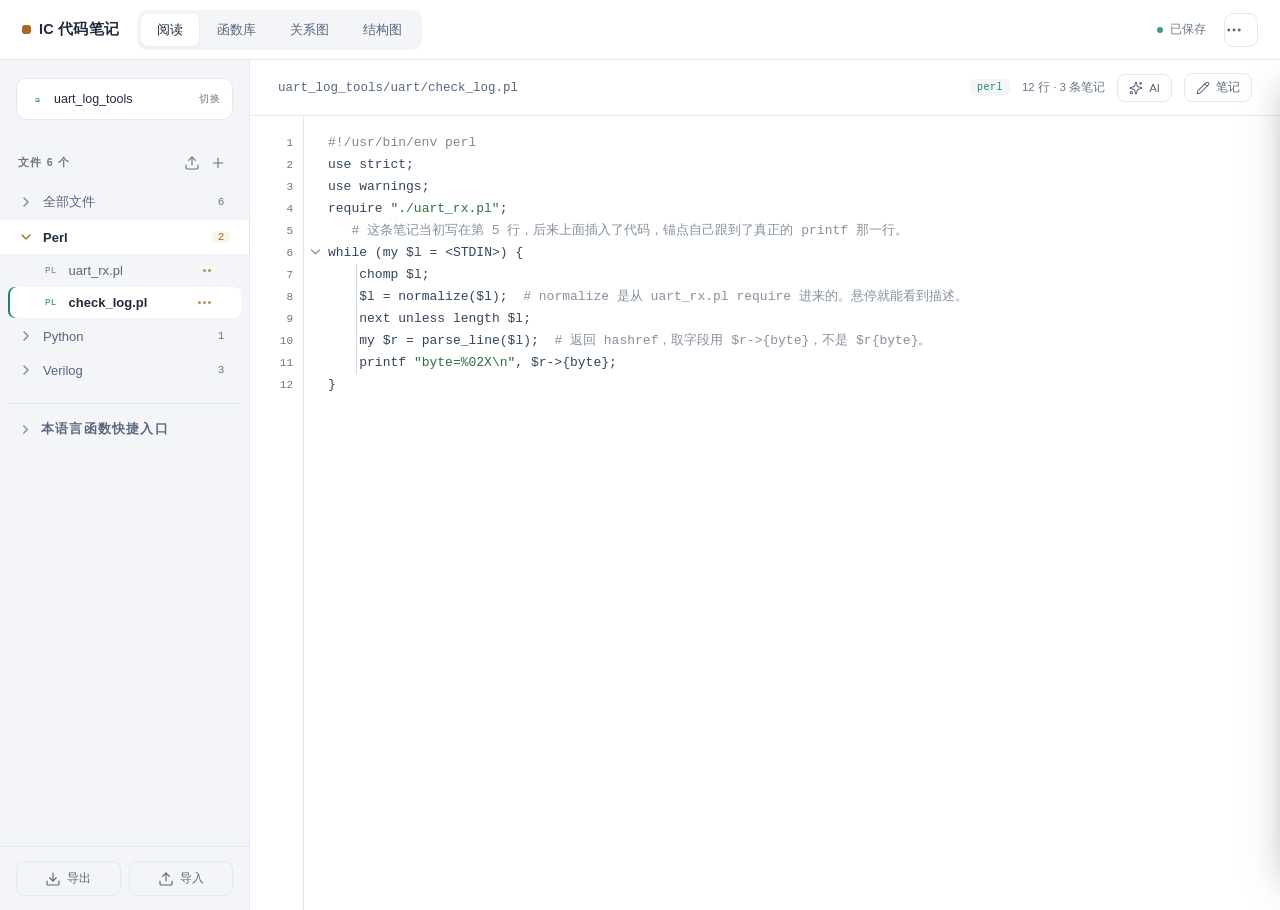
==== commit 4895474a: "Move scope guides to the code edge and add real fold/expand - scope lines now sit 3px left of the co" ====
--- a/index.html
+++ b/index.html
@@ -356,7 +356,7 @@
 <link rel="stylesheet" href="ui-refresh.css?v=20261107c">
 <link rel="stylesheet" href="presets.css?v=20261107c">
 <link rel="stylesheet" href="ai.css?v=20261107c">
-<link rel="stylesheet" href="ed.css?v=20261107-0152">
+<link rel="stylesheet" href="ed.css?v=20261107-1015">
 </head>
 <body>
 <svg xmlns="http://www.w3.org/2000/svg" style="display:none" aria-hidden="true"><defs><symbol id="i-sparkles" viewBox="0 0 24 24">
@@ -538,7 +538,7 @@
     <div class="sep"></div>
     <button role="menuitem" id="btnReset" class="dang"><svg class="ic"><use href="#i-rotate-ccw"/></svg>重置数据</button>
     <div class="sep"></div>
-    <div class="ver" id="buildVer">构建 20261107-0152</div>
+    <div class="ver" id="buildVer">构建 20261107-1015</div>
   </div>
 </div>
 
@@ -2708,7 +2708,7 @@
 <script src="ai.js?v=20261107c"></script>
 <script src="graph.js?v=20261107c"></script>
 <script src="mindmap.js?v=20261106c"></script>
-<script src="ed.js?v=20261106a"></script>
-<script src="guides.js?v=20261107-0152"></script>
+<script src="ed.js?v=20261107-1015"></script>
+<script src="guides.js?v=20261107-1015"></script>
 </body>
 </html>
--- a/ed.css
+++ b/ed.css
@@ -89,6 +89,9 @@
 .ed-guides .gline.active{stroke:color-mix(in srgb,var(--ink) 55%,var(--paper))}
 .ed-guides .fold{fill:none;stroke:color-mix(in srgb,var(--ink) 55%,var(--paper));
   stroke-width:1.2;stroke-linecap:round;stroke-linejoin:round}
+/* 折叠后的占位行 / 只读状态 */
+.ed-hl .fold-ph{color:var(--muted);font-style:italic}
+.ed-input.folded{caret-color:var(--muted)}
 
 /* 旧控件隐藏（回归修复） */
 #noteMode,#splitter,#btnRawEdit,#raw,.editbar{display:none!important}
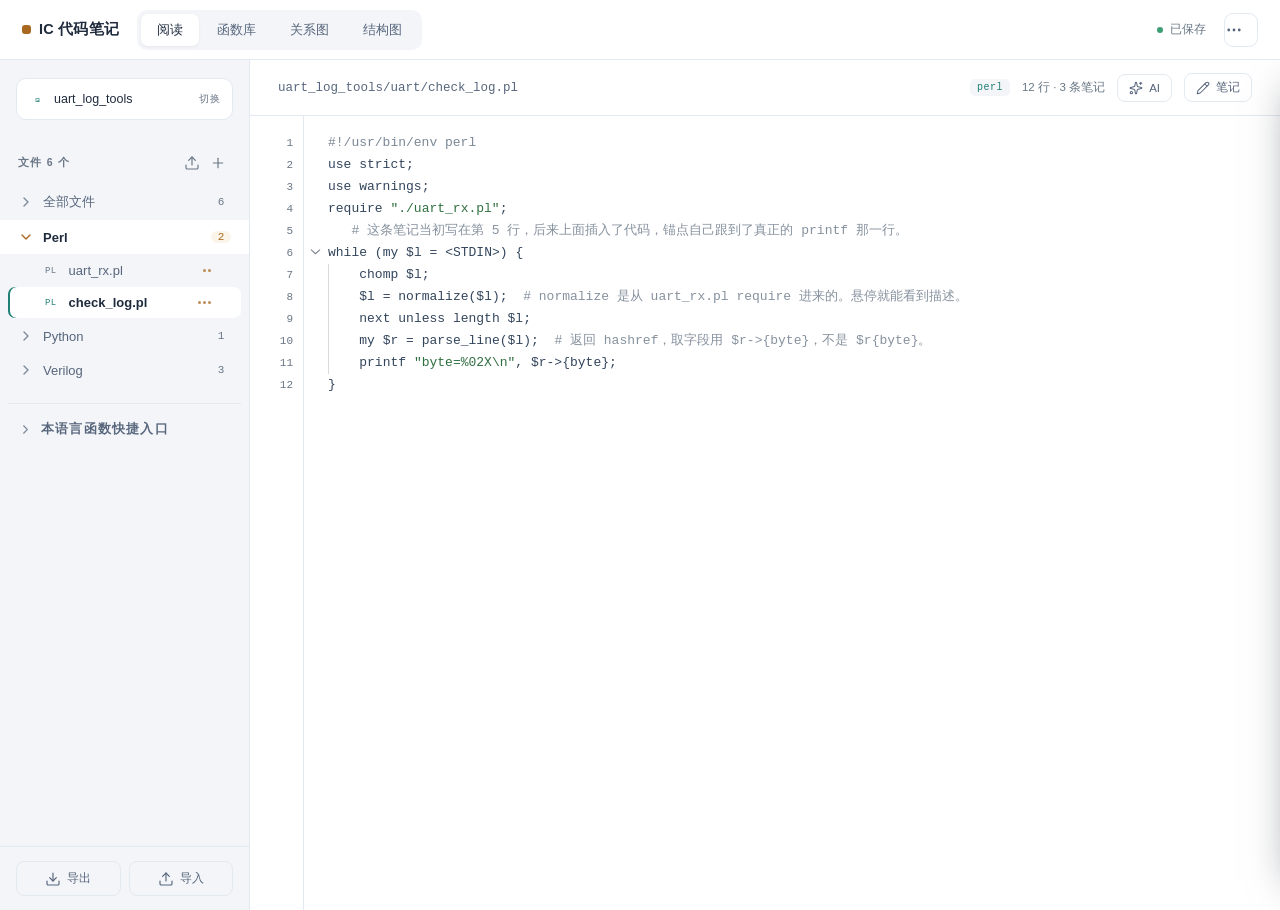
==== commit 986e3cf9: "Put indent guides back on indent boundaries right of the fold arrows - guide k sits at column (k-1)*" ====
--- a/index.html
+++ b/index.html
@@ -356,7 +356,7 @@
 <link rel="stylesheet" href="ui-refresh.css?v=20261107c">
 <link rel="stylesheet" href="presets.css?v=20261107c">
 <link rel="stylesheet" href="ai.css?v=20261107c">
-<link rel="stylesheet" href="ed.css?v=20261107-1015">
+<link rel="stylesheet" href="ed.css?v=20261107-1045">
 </head>
 <body>
 <svg xmlns="http://www.w3.org/2000/svg" style="display:none" aria-hidden="true"><defs><symbol id="i-sparkles" viewBox="0 0 24 24">
@@ -538,7 +538,7 @@
     <div class="sep"></div>
     <button role="menuitem" id="btnReset" class="dang"><svg class="ic"><use href="#i-rotate-ccw"/></svg>重置数据</button>
     <div class="sep"></div>
-    <div class="ver" id="buildVer">构建 20261107-1015</div>
+    <div class="ver" id="buildVer">构建 20261107-1045</div>
   </div>
 </div>
 
@@ -2708,7 +2708,7 @@
 <script src="ai.js?v=20261107c"></script>
 <script src="graph.js?v=20261107c"></script>
 <script src="mindmap.js?v=20261106c"></script>
-<script src="ed.js?v=20261107-1015"></script>
-<script src="guides.js?v=20261107-1015"></script>
+<script src="ed.js?v=20261107-1045"></script>
+<script src="guides.js?v=20261107-1045"></script>
 </body>
 </html>
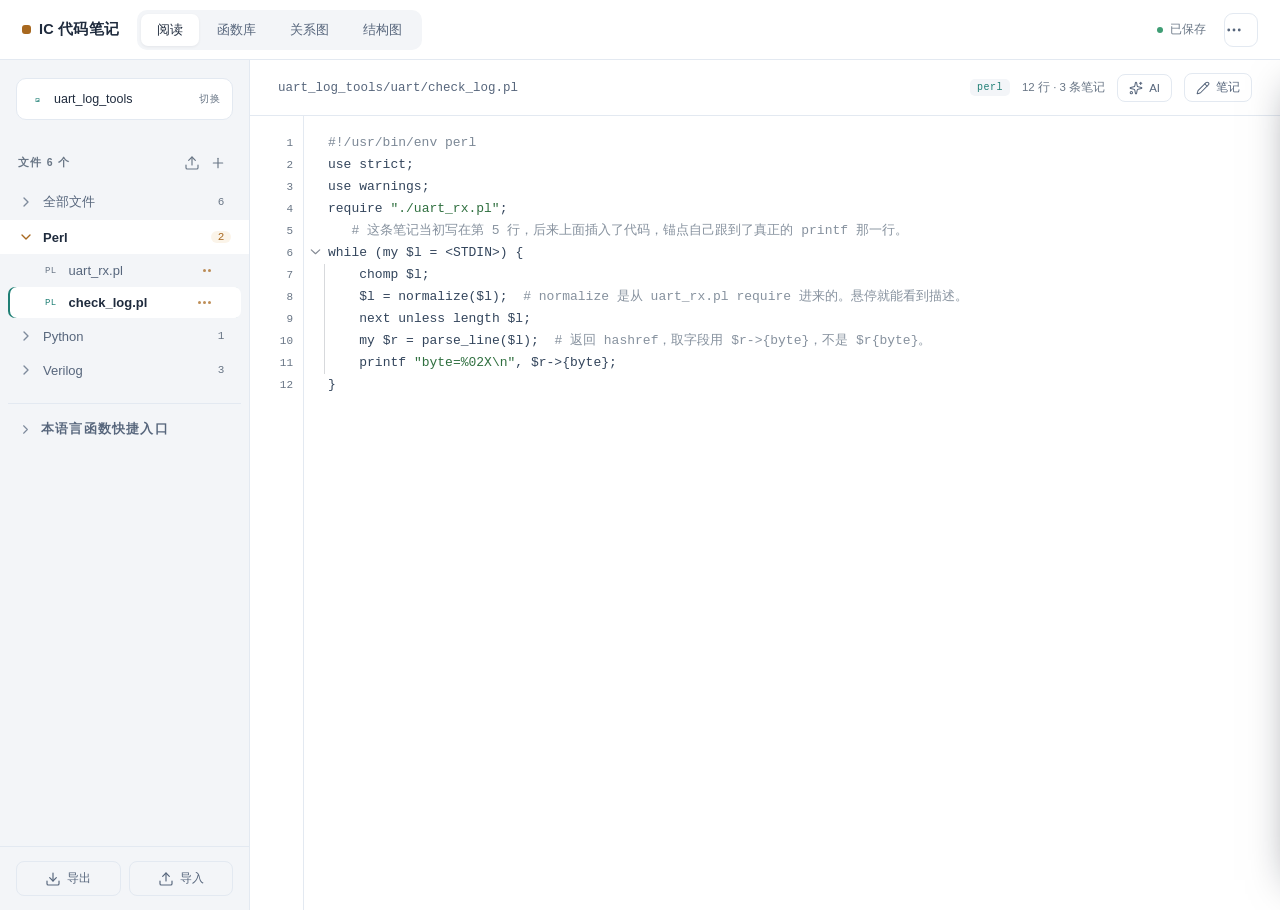
==== commit 49974e53: "Use a single gutter guide column right of the fold arrows - guide column x = text left - 4px: right " ====
--- a/index.html
+++ b/index.html
@@ -356,7 +356,7 @@
 <link rel="stylesheet" href="ui-refresh.css?v=20261107c">
 <link rel="stylesheet" href="presets.css?v=20261107c">
 <link rel="stylesheet" href="ai.css?v=20261107c">
-<link rel="stylesheet" href="ed.css?v=20261107-1045">
+<link rel="stylesheet" href="ed.css?v=20261107-1100">
 </head>
 <body>
 <svg xmlns="http://www.w3.org/2000/svg" style="display:none" aria-hidden="true"><defs><symbol id="i-sparkles" viewBox="0 0 24 24">
@@ -538,7 +538,7 @@
     <div class="sep"></div>
     <button role="menuitem" id="btnReset" class="dang"><svg class="ic"><use href="#i-rotate-ccw"/></svg>重置数据</button>
     <div class="sep"></div>
-    <div class="ver" id="buildVer">构建 20261107-1045</div>
+    <div class="ver" id="buildVer">构建 20261107-1100</div>
   </div>
 </div>
 
@@ -2708,7 +2708,7 @@
 <script src="ai.js?v=20261107c"></script>
 <script src="graph.js?v=20261107c"></script>
 <script src="mindmap.js?v=20261106c"></script>
-<script src="ed.js?v=20261107-1045"></script>
-<script src="guides.js?v=20261107-1045"></script>
+<script src="ed.js?v=20261107-1100"></script>
+<script src="guides.js?v=20261107-1100"></script>
 </body>
 </html>
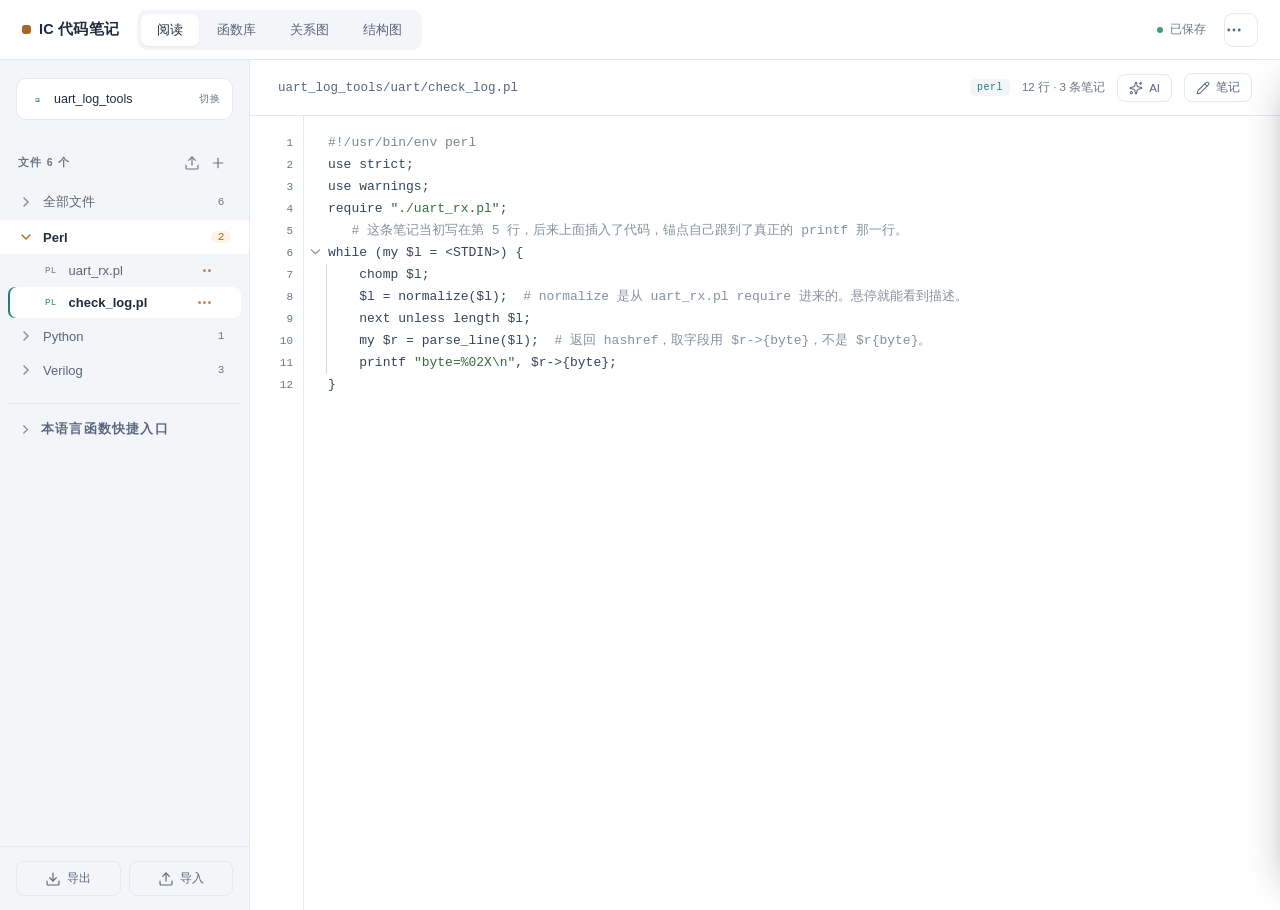
==== commit 9abf957a: "Restore per-level indent guides, 2px left of the code text The reference crop shows one guide per in" ====
--- a/index.html
+++ b/index.html
@@ -356,7 +356,7 @@
 <link rel="stylesheet" href="ui-refresh.css?v=20261107c">
 <link rel="stylesheet" href="presets.css?v=20261107c">
 <link rel="stylesheet" href="ai.css?v=20261107c">
-<link rel="stylesheet" href="ed.css?v=20261107-1100">
+<link rel="stylesheet" href="ed.css?v=20261107-1130">
 </head>
 <body>
 <svg xmlns="http://www.w3.org/2000/svg" style="display:none" aria-hidden="true"><defs><symbol id="i-sparkles" viewBox="0 0 24 24">
@@ -538,7 +538,7 @@
     <div class="sep"></div>
     <button role="menuitem" id="btnReset" class="dang"><svg class="ic"><use href="#i-rotate-ccw"/></svg>重置数据</button>
     <div class="sep"></div>
-    <div class="ver" id="buildVer">构建 20261107-1100</div>
+    <div class="ver" id="buildVer">构建 20261107-1130</div>
   </div>
 </div>
 
@@ -2708,7 +2708,7 @@
 <script src="ai.js?v=20261107c"></script>
 <script src="graph.js?v=20261107c"></script>
 <script src="mindmap.js?v=20261106c"></script>
-<script src="ed.js?v=20261107-1100"></script>
-<script src="guides.js?v=20261107-1100"></script>
+<script src="ed.js?v=20261107-1130"></script>
+<script src="guides.js?v=20261107-1130"></script>
 </body>
 </html>
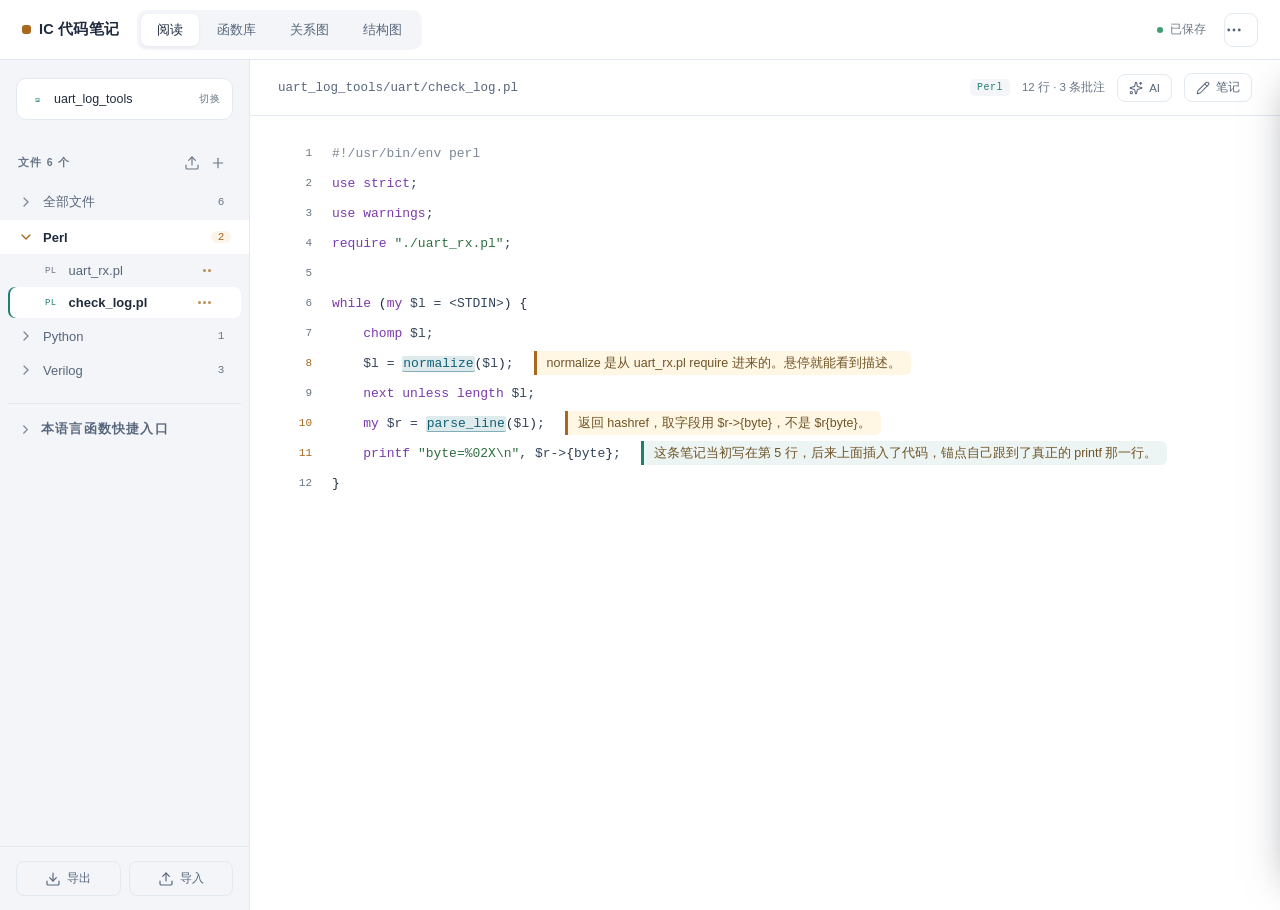
==== commit b4283942: "feat(editor): 缩进参考线重做 + Monaco 实验分支 + 折叠模型 - index.html / ed.css / ed.js / guides.js：按层级渲染参考线，gutter" ====
--- a/index.html
+++ b/index.html
@@ -1,4 +1,4 @@
-﻿<!doctype html>
+<!doctype html>
 <html lang="zh-CN" data-theme="light" data-note-mode="inline" data-preset="paper">
 <head>
 <meta charset="utf-8">
@@ -356,7 +356,8 @@
 <link rel="stylesheet" href="ui-refresh.css?v=20261107c">
 <link rel="stylesheet" href="presets.css?v=20261107c">
 <link rel="stylesheet" href="ai.css?v=20261107c">
-<link rel="stylesheet" href="ed.css?v=20261107-1130">
+<link rel="stylesheet" href="vendor/monaco/vs/editor/editor.main.css">
+<link rel="stylesheet" href="ed.css?v=monaco-3">
 </head>
 <body>
 <svg xmlns="http://www.w3.org/2000/svg" style="display:none" aria-hidden="true"><defs><symbol id="i-sparkles" viewBox="0 0 24 24">
@@ -538,7 +539,7 @@
     <div class="sep"></div>
     <button role="menuitem" id="btnReset" class="dang"><svg class="ic"><use href="#i-rotate-ccw"/></svg>重置数据</button>
     <div class="sep"></div>
-    <div class="ver" id="buildVer">构建 20261107-1130</div>
+    <div class="ver" id="buildVer">构建 20261107-vscode-core</div>
   </div>
 </div>
 
@@ -2708,7 +2709,7 @@
 <script src="ai.js?v=20261107c"></script>
 <script src="graph.js?v=20261107c"></script>
 <script src="mindmap.js?v=20261106c"></script>
-<script src="ed.js?v=20261107-1130"></script>
-<script src="guides.js?v=20261107-1130"></script>
+<script src="vendor/monaco/vs/loader.js"></script>
+<script src="ed-monaco.js?v=monaco-3"></script>
 </body>
 </html>
--- a/ed.css
+++ b/ed.css
@@ -1,12 +1,15 @@
-﻿/* ============================================================
+/* ============================================================
    代码编辑面 + 笔记列
    ============================================================ */
 .ed-host{position:absolute;left:0;right:0;top:56px;bottom:0;overflow:hidden}
 .ed{display:flex;height:100%;background:var(--paper)}
 
 /* 行号 */
-.ed-gutter{width:54px;flex:none;overflow:hidden;border-right:1px solid var(--edge);
+.ed-gutter{width:54px;flex:none;overflow:hidden;border-right:0;
   background:var(--paper);position:relative;z-index:2}
+/* The separator belongs BETWEEN line numbers and folding controls, not beside code. */
+.ed-gutter::after{content:"";position:absolute;top:0;bottom:0;
+  right:var(--fold-lane-width,38px);width:1px;background:var(--edge);pointer-events:none}
 .ed-gutter-in{padding:16px 10px 60px 0;text-align:right;
   font:11px/22px var(--mono);color:var(--muted);white-space:pre;will-change:transform}
 
@@ -82,16 +85,36 @@
 .mind-dep:hover{opacity:.9}
 .mind-tip .mt-hint{margin-top:6px;font-size:10.5px;color:var(--muted);border-top:1px dashed var(--edge);padding-top:5px}
 
-/* 缩进参考线（每级一条；颜色随主题，不用 opacity 压淡） */
-.ed-guides{position:absolute;left:0;top:0;pointer-events:none;z-index:1;overflow:visible}
-.ed-guides .gline{stroke:color-mix(in srgb,var(--ink) 18%,var(--paper));stroke-width:1;
-  shape-rendering:crispEdges}
-.ed-guides .gline.active{stroke:color-mix(in srgb,var(--ink) 55%,var(--paper))}
-.ed-guides .fold{fill:none;stroke:color-mix(in srgb,var(--ink) 55%,var(--paper));
-  stroke-width:1.2;stroke-linecap:round;stroke-linejoin:round}
-/* 折叠后的占位行 / 只读状态 */
-.ed-hl .fold-ph{color:var(--muted);font-style:italic}
-.ed-input.folded{caret-color:var(--muted)}
+/* Pinned VS Code folding controls; scope guides are a separate renderer. */
+@font-face{font-family:codicon;src:url('assets/codicon.ttf') format('truetype');font-display:block}
+.ed{--vscode-editorGutter-foldingControlForeground:var(--muted);
+  --vscode-editor-foldPlaceholderForeground:#808080;
+  --indent-guide-color:color-mix(in srgb,var(--ink) 18%,var(--paper));
+  --indent-guide-active-color:color-mix(in srgb,var(--ink) 55%,var(--paper));
+  --bracket-guide-color:var(--indent-guide-color);--bracket-guide-active-color:var(--indent-guide-active-color)}
+.ed-gutter-in{padding-right:5px;width:calc(100% - var(--fold-lane-width,38px))}
+.fold-controls{position:absolute;right:0;top:0;bottom:0;overflow:hidden}
+.fold-control{position:absolute;left:0;right:0;display:flex;align-items:center;justify-content:center;cursor:pointer}
+.fold-codicon{font-family:codicon!important;font-style:normal;font-weight:normal;font-size:140%;margin-left:2px;
+  color:var(--vscode-editorGutter-foldingControlForeground);opacity:0;transition:opacity .5s;pointer-events:none}
+.fold-hover .fold-codicon,.fold-control.collapsed .fold-codicon,.ed[data-fold-controls="always"] .fold-codicon{opacity:1}
+@media(prefers-reduced-motion:reduce){.fold-codicon{transition:none}}
+.fold-placeholder{color:var(--vscode-editor-foldPlaceholderForeground);margin:.1em .2em 0;line-height:1em;cursor:pointer}
+.fold-background{background:var(--vscode-editor-foldBackground,color-mix(in srgb,var(--accent) 9%,transparent));pointer-events:none;z-index:-1}
+/* Above the opaque gutter (z=2); pointer-events:none preserves all text/gutter interaction. */
+.ed-guide-layer{position:absolute;inset:0;overflow:hidden;pointer-events:none;z-index:3}
+
+/* Monaco host */
+.monaco-code-host{position:absolute;left:0;right:0;top:56px;bottom:0;padding:0!important;
+  overflow:hidden;background:var(--paper)}
+.monaco-wrap{position:absolute;inset:0}
+/* Native Monaco gutter: no custom full-height divider between numbers and folding lane. */
+/* Move native indentation guides from the cell's left edge to its character center. */
+.monaco-code-host .monaco-editor .core-guide-indent.vertical{
+  transform: translateX(calc(var(--monaco-space-width, 7.1484375px) / 2));
+}
+.monaco-code-host .nl-editor{z-index:60}
+.monaco-code-host .ed-fnbar{z-index:55}
 
 /* 旧控件隐藏（回归修复） */
 #noteMode,#splitter,#btnRawEdit,#raw,.editbar{display:none!important}
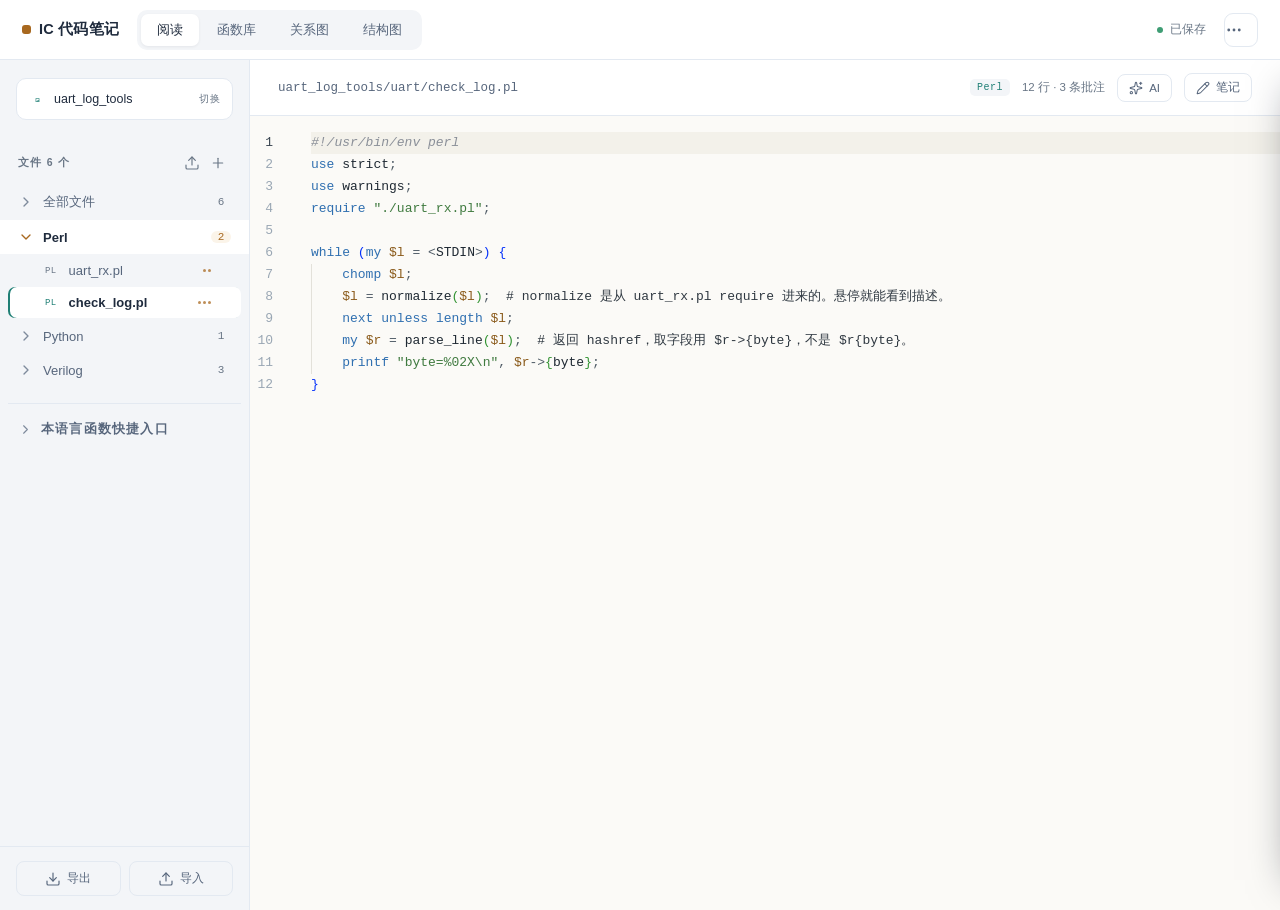
==== commit b6db307d: "fix(ui): 函数库卡片悬停变黑 + 操作区白色竖条 根因两个： 1. index.html:307 .fcard:hover{background:#16202b} 写死深色，浅色主题下悬停整张" ====
--- a/index.html
+++ b/index.html
@@ -304,7 +304,7 @@
   .fgrid{display:grid;grid-template-columns:repeat(auto-fill,minmax(228px,1fr));gap:8px}
   .fcard{background:#141b25;border:1px solid var(--line);border-left:2px solid var(--teal);
          border-radius:8px;padding:9px 10px 8px;position:relative;transition:.13s}
-  .fcard:hover{border-color:var(--line2);background:#16202b}
+  .fcard:hover{border-color:var(--line2);background:var(--surface-soft)}
   .fcard.warn{border-left-color:var(--rose)}
   .fcard .n{display:flex;align-items:center;gap:6px;padding-right:42px}
   .fcard .lgd{font:8.5px var(--mono);padding:0 3px;border-radius:3px;background:#1b2634;
@@ -325,11 +325,14 @@
   .w:hover{background:#1f2e42;color:#a8d4ff}
   .warnchip{font:9px var(--mono);color:#d99bad;background:#211a1f;border:1px solid #3b2530;
             border-radius:3px;padding:0 4px;flex:none;cursor:help}
-  .fcard .ed{position:absolute;top:8px;right:9px;font-size:9.5px;color:transparent;
-             display:flex;gap:7px}
-  .fcard:hover .ed{color:var(--dim)}
-  .fcard .ed button:hover{color:var(--amber)}
-  .fcard .ed .del:hover{color:var(--rose)}
+  /* 卡片右上操作区：类名不能再叫 .ed —— ed.css 的 .ed 是编辑器容器（height:100%;background:var(--paper)），
+     撞上后会变成一条整卡片高的白条把内容盖住 */
+  .fcard .fact{position:absolute;top:8px;right:9px;font-size:9.5px;color:transparent;
+               display:flex;align-items:flex-start;gap:7px;background:none;height:auto}
+  .fcard .fact button{line-height:1;padding:2px 4px;border-radius:4px;background:none}
+  .fcard:hover .fact{color:var(--dim)}
+  .fcard .fact button:hover{color:var(--amber)}
+  .fcard .fact .del:hover{color:var(--rose)}
   .empty{color:var(--dim);font-size:12.4px;padding:30px 0;text-align:center}
 
   #toast{position:fixed;bottom:24px;left:50%;transform:translate(-50%,12px);background:#1f2a38;
@@ -2435,7 +2438,7 @@
       const c=document.createElement('div');
       c.className='fcard'+(conflicted?' warn':'');
       c.title=en.name+(en.sig?'  '+en.sig:'')+'\n\n'+(en.desc||'（还没有写描述）');
-      c.innerHTML='<div class="ed"><button class="edit">编辑</button>'+
+      c.innerHTML='<div class="fact"><button class="edit">编辑</button>'+
         '<button class="del">删除</button></div>'+
         '<div class="n"><span class="lgd">'+LGB[lg]+'</span><span class="nm">'+esc(en.name)+'</span></div>'+
         (en.sig?'<div class="s">'+esc(en.sig)+'</div>':'<div class="s" style="opacity:.45">无签名</div>')+
--- a/ui-refresh.css
+++ b/ui-refresh.css
@@ -316,8 +316,8 @@
 .fcard .d{font-size:12.5px;line-height:1.7;color:var(--tx2)}
 .fcard .f{border-color:var(--edge);font-size:10.5px;color:var(--muted);gap:7px}
 .fcard .lgd{background:var(--surface-soft);border:1px solid var(--edge);color:var(--muted)}
-.fcard .ed{color:var(--muted);opacity:0}
-.fcard:hover .ed,.fcard:focus-within .ed{opacity:1}
+.fcard .fact{color:var(--muted);opacity:0}
+.fcard:hover .fact,.fcard:focus-within .fact{opacity:1}
 .empty{color:var(--muted);font-size:12.5px}
 
 #toast{background:var(--surface);border:1px solid var(--edge);color:var(--ink);
--- a/vendor/monaco/vs/editor/editor.main.css
+++ b/vendor/monaco/vs/editor/editor.main.css
@@ -0,0 +1 @@
+.monaco-editor,.monaco-component,.monaco-component.context-view.fixed{font-family:-apple-system,BlinkMacSystemFont,Segoe WPC,Segoe UI,HelveticaNeue-Light,system-ui,Ubuntu,Droid Sans,sans-serif}.monaco-editor{--monaco-monospace-font: "SF Mono", Monaco, Menlo, Consolas, "Ubuntu Mono", "Liberation Mono", "DejaVu Sans Mono", "Courier New", monospace}.monaco-menu .monaco-action-bar.vertical .action-item .action-menu-item:focus .action-label{stroke-width:1.2px}.monaco-editor.vs-dark .monaco-menu .monaco-action-bar.vertical .action-menu-item:focus .action-label,.monaco-editor.hc-black .monaco-menu .monaco-action-bar.vertical .action-menu-item:focus .action-label,.monaco-editor.hc-light .monaco-menu .monaco-action-bar.vertical .action-menu-item:focus .action-label{stroke-width:1.2px}.monaco-hover p{margin:0}.monaco-aria-container{position:absolute!important;top:0;height:1px;width:1px;margin:-1px;overflow:hidden;padding:0;clip:rect(1px,1px,1px,1px);clip-path:inset(50%)}.monaco-editor .synthetic-focus,.monaco-diff-editor .synthetic-focus,.monaco-editor [tabindex="0"]:focus,.monaco-diff-editor [tabindex="0"]:focus,.monaco-editor [tabindex="-1"]:focus,.monaco-diff-editor [tabindex="-1"]:focus,.monaco-editor button:focus,.monaco-diff-editor button:focus,.monaco-editor input[type=button]:focus,.monaco-diff-editor input[type=button]:focus,.monaco-editor input[type=checkbox]:focus,.monaco-diff-editor input[type=checkbox]:focus,.monaco-editor input[type=search]:focus,.monaco-diff-editor input[type=search]:focus,.monaco-editor input[type=text]:focus,.monaco-diff-editor input[type=text]:focus,.monaco-editor select:focus,.monaco-diff-editor select:focus,.monaco-editor textarea:focus,.monaco-diff-editor textarea:focus{outline-width:1px;outline-style:solid;outline-offset:-1px;outline-color:var(--vscode-focusBorder);opacity:1}.monaco-aria-container{position:absolute;left:-999em}::-ms-clear{display:none}.monaco-editor .editor-widget input{color:inherit}.monaco-editor{position:relative;overflow:visible;-webkit-text-size-adjust:100%;text-spacing-trim:space-all;color:var(--vscode-editor-foreground);background-color:var(--vscode-editor-background);overflow-wrap:initial}.monaco-editor-background{background-color:var(--vscode-editor-background)}.monaco-editor .rangeHighlight{background-color:var(--vscode-editor-rangeHighlightBackground);box-sizing:border-box;border:1px solid var(--vscode-editor-rangeHighlightBorder)}.monaco-editor.hc-black .rangeHighlight,.monaco-editor.hc-light .rangeHighlight{border-style:dotted}.monaco-editor .symbolHighlight{background-color:var(--vscode-editor-symbolHighlightBackground);box-sizing:border-box;border:1px solid var(--vscode-editor-symbolHighlightBorder)}.monaco-editor.hc-black .symbolHighlight,.monaco-editor.hc-light .symbolHighlight{border-style:dotted}.monaco-editor .editorCanvas{position:absolute;width:100%;height:100%;z-index:0;pointer-events:none}.monaco-editor .overflow-guard{position:relative;overflow:hidden}.monaco-editor .view-overlays{position:absolute;top:0}.monaco-editor .view-overlays>div,.monaco-editor .margin-view-overlays>div{position:absolute;width:100%}.monaco-editor .squiggly-error{border-bottom:4px double var(--vscode-editorError-border)}.monaco-editor .squiggly-error:before{display:block;content:"";width:100%;height:100%;background:var(--vscode-editorError-background)}.monaco-editor .squiggly-warning{border-bottom:4px double var(--vscode-editorWarning-border)}.monaco-editor .squiggly-warning:before{display:block;content:"";width:100%;height:100%;background:var(--vscode-editorWarning-background)}.monaco-editor .squiggly-info{border-bottom:4px double var(--vscode-editorInfo-border)}.monaco-editor .squiggly-info:before{display:block;content:"";width:100%;height:100%;background:var(--vscode-editorInfo-background)}.monaco-editor .squiggly-hint{border-bottom:2px dotted var(--vscode-editorHint-border)}.monaco-editor.showUnused .squiggly-unnecessary{border-bottom:2px dashed var(--vscode-editorUnnecessaryCode-border)}.monaco-editor.showDeprecated .squiggly-inline-deprecated{text-decoration:line-through;text-decoration-color:var(--vscode-editor-foreground, inherit)}.monaco-scrollable-element>.scrollbar>.scra{cursor:pointer;font-size:11px!important}.monaco-scrollable-element>.visible{opacity:1;background:#0000;transition:opacity .1s linear;z-index:11}.monaco-scrollable-element>.invisible{opacity:0;pointer-events:none}.monaco-scrollable-element>.invisible.fade{transition:opacity .8s linear}.disable-animations .monaco-scrollable-element>.visible,.disable-animations .monaco-scrollable-element>.invisible.fade{transition:none}.monaco-scrollable-element>.shadow{position:absolute;display:none}.monaco-scrollable-element>.shadow.top{display:block;top:0;left:3px;height:3px;width:100%;box-shadow:var(--vscode-scrollbar-shadow) 0 6px 6px -6px inset}.monaco-scrollable-element>.shadow.left{display:block;top:3px;left:0;height:100%;width:3px;box-shadow:var(--vscode-scrollbar-shadow) 6px 0 6px -6px inset}.monaco-scrollable-element>.shadow.top-left-corner{display:block;top:0;left:0;height:3px;width:3px}.monaco-scrollable-element>.shadow.top.left{box-shadow:var(--vscode-scrollbar-shadow) 6px 0 6px -6px inset}.monaco-scrollable-element>.scrollbar{background:var(--vscode-scrollbar-background)}.monaco-scrollable-element>.scrollbar>.slider{background:var(--vscode-scrollbarSlider-background)}.monaco-scrollable-element>.scrollbar>.slider:hover{background:var(--vscode-scrollbarSlider-hoverBackground)}.monaco-scrollable-element>.scrollbar>.slider.active{background:var(--vscode-scrollbarSlider-activeBackground)}.monaco-editor .blockDecorations-container{position:absolute;top:0;pointer-events:none}.monaco-editor .blockDecorations-block{position:absolute;box-sizing:border-box}.monaco-editor .view-overlays .current-line,.monaco-editor .margin-view-overlays .current-line{display:block;position:absolute;left:0;top:0;box-sizing:border-box;height:100%}.monaco-editor .margin-view-overlays .current-line.current-line-margin.current-line-margin-both{border-right:0}.monaco-editor .lines-content .cdr{position:absolute;height:100%}.monaco-editor .glyph-margin{position:absolute;top:0}.monaco-editor .glyph-margin-widgets .cgmr{position:absolute;display:flex;align-items:center;justify-content:center}.monaco-editor .glyph-margin-widgets .cgmr.codicon-modifier-spin:before{position:absolute;top:50%;left:50%;transform:translate(-50%,-50%)}.monaco-editor .lines-content .core-guide{position:absolute;box-sizing:border-box;height:100%}.monaco-editor .margin-view-overlays .line-numbers{bottom:0;font-variant-numeric:tabular-nums;position:absolute;text-align:right;display:inline-block;vertical-align:middle;box-sizing:border-box;cursor:default}.monaco-editor .relative-current-line-number{text-align:left;display:inline-block;width:100%}.monaco-editor .margin-view-overlays .line-numbers.lh-odd{margin-top:1px}.monaco-editor .line-numbers{color:var(--vscode-editorLineNumber-foreground)}.monaco-editor .line-numbers.active-line-number{color:var(--vscode-editorLineNumber-activeForeground)}.monaco-mouse-cursor-text{cursor:text}.mtkcontrol{color:#fff!important;background:#960000!important}.mtkfullwidth{display:inline-block;box-sizing:border-box;text-align:center}.mtkoverflow{background-color:var(--vscode-button-background, var(--vscode-editor-background));color:var(--vscode-button-foreground, var(--vscode-editor-foreground));border-width:1px;border-style:solid;border-color:var(--vscode-contrastBorder);border-radius:2px;padding:4px;cursor:pointer}.mtkoverflow:hover{background-color:var(--vscode-button-hoverBackground)}.monaco-editor.no-user-select .lines-content,.monaco-editor.no-user-select .view-line,.monaco-editor.no-user-select .view-lines{user-select:none;-webkit-user-select:none}.monaco-editor.mac .lines-content:hover,.monaco-editor.mac .view-line:hover,.monaco-editor.mac .view-lines:hover{user-select:text;-webkit-user-select:text;-ms-user-select:text}.monaco-editor.enable-user-select{user-select:initial;-webkit-user-select:initial}.monaco-editor .view-lines{white-space:nowrap}.monaco-editor .view-line{box-sizing:border-box;position:absolute;width:100%}.monaco-editor .lines-content>.view-lines>.view-line>span{top:0;bottom:0;position:absolute}.monaco-editor .mtkw{color:var(--vscode-editorWhitespace-foreground)!important}.monaco-editor .mtkz{display:inline-block;color:var(--vscode-editorWhitespace-foreground)!important}.monaco-editor .lines-decorations{position:absolute;top:0;background:#fff}.monaco-editor .margin-view-overlays .cldr{position:absolute;height:100%}.monaco-editor .margin{background-color:var(--vscode-editorGutter-background)}.monaco-editor .margin-view-overlays .cmdr{position:absolute;left:0;width:100%;height:100%}.monaco-editor .minimap.slider-mouseover .minimap-slider{opacity:0;transition:opacity .1s linear}.monaco-editor .minimap.slider-mouseover:hover .minimap-slider,.monaco-editor .minimap.slider-mouseover .minimap-slider.active{opacity:1}.monaco-editor .minimap-slider .minimap-slider-horizontal{background:var(--vscode-minimapSlider-background)}.monaco-editor .minimap-slider:hover .minimap-slider-horizontal{background:var(--vscode-minimapSlider-hoverBackground)}.monaco-editor .minimap-slider.active .minimap-slider-horizontal{background:var(--vscode-minimapSlider-activeBackground)}.monaco-editor .minimap-shadow-visible{box-shadow:var(--vscode-shadow-md)}.monaco-editor .minimap-shadow-hidden{position:absolute;width:0}.monaco-editor .minimap-shadow-visible{position:absolute;left:-6px;width:6px;pointer-events:none}.monaco-editor.no-minimap-shadow .minimap-shadow-visible{position:absolute;left:-1px;width:1px}.minimap.minimap-autohide-mouseover,.minimap.minimap-autohide-scroll{opacity:0;transition:opacity .5s}.minimap.minimap-autohide-scroll{pointer-events:none}.minimap.minimap-autohide-mouseover:hover,.minimap.minimap-autohide-scroll.active{opacity:1;pointer-events:auto}.monaco-editor .minimap{z-index:5}.monaco-editor .minimap canvas{opacity:.9}.monaco-editor .overlayWidgets{position:absolute;top:0;left:0}.monaco-editor .view-ruler{position:absolute;top:0;box-shadow:1px 0 0 0 var(--vscode-editorRuler-foreground) inset;pointer-events:none}.monaco-editor .scroll-decoration{position:absolute;top:0;left:0;height:6px;box-shadow:var(--vscode-scrollbar-shadow) 0 6px 6px -6px inset}.monaco-editor .lines-content .cslr{position:absolute}.monaco-editor .focused .selected-text{background-color:var(--vscode-editor-selectionBackground)}.monaco-editor .selected-text{background-color:var(--vscode-editor-inactiveSelectionBackground)}.monaco-editor .top-left-radius{border-top-left-radius:3px}.monaco-editor .bottom-left-radius{border-bottom-left-radius:3px}.monaco-editor .top-right-radius{border-top-right-radius:3px}.monaco-editor .bottom-right-radius{border-bottom-right-radius:3px}.monaco-editor.hc-black .top-left-radius{border-top-left-radius:0}.monaco-editor.hc-black .bottom-left-radius{border-bottom-left-radius:0}.monaco-editor.hc-black .top-right-radius{border-top-right-radius:0}.monaco-editor.hc-black .bottom-right-radius{border-bottom-right-radius:0}.monaco-editor.hc-light .top-left-radius{border-top-left-radius:0}.monaco-editor.hc-light .bottom-left-radius{border-bottom-left-radius:0}.monaco-editor.hc-light .top-right-radius{border-top-right-radius:0}.monaco-editor.hc-light .bottom-right-radius{border-bottom-right-radius:0}.monaco-editor .cursors-layer{position:absolute;top:0}.monaco-editor .cursors-layer>.cursor{position:absolute;overflow:hidden;box-sizing:border-box}.monaco-editor .cursors-layer.cursor-smooth-caret-animation>.cursor{transition:all 80ms}.monaco-editor .cursors-layer.cursor-block-outline-style>.cursor{background:transparent!important;border-style:solid;border-width:1px}.monaco-editor .cursors-layer.cursor-underline-style>.cursor{border-bottom-width:2px;border-bottom-style:solid;background:transparent!important}.monaco-editor .cursors-layer.cursor-underline-thin-style>.cursor{border-bottom-width:1px;border-bottom-style:solid;background:transparent!important}@keyframes monaco-cursor-smooth{0%,20%{opacity:1}60%,to{opacity:0}}@keyframes monaco-cursor-phase{0%,20%{opacity:1}90%,to{opacity:0}}@keyframes monaco-cursor-expand{0%,20%{transform:scaleY(1)}80%,to{transform:scaleY(0)}}.cursor-smooth{animation:monaco-cursor-smooth .5s ease-in-out 0s 20 alternate}.cursor-phase{animation:monaco-cursor-phase .5s ease-in-out 0s 20 alternate}.cursor-expand>.cursor{animation:monaco-cursor-expand .5s ease-in-out 0s 20 alternate}.monaco-editor .mwh{position:absolute;color:var(--vscode-editorWhitespace-foreground)!important}.monaco-editor .wwi{position:absolute;pointer-events:none;color:var(--vscode-editorWordWrapIndicator-foreground)}.monaco-editor .monaco-decoration-css-rule-extractor{visibility:hidden;pointer-events:none}.monaco-editor .inputarea{min-width:0;min-height:0;margin:0;padding:0;position:absolute;outline:none!important;resize:none;border:none;overflow:hidden;color:transparent;background-color:transparent;z-index:-10}.monaco-editor .inputarea.ime-input{z-index:10;caret-color:var(--vscode-editorCursor-foreground);color:var(--vscode-editor-foreground)}.monaco-editor .native-edit-context{margin:0;padding:0;position:absolute;overflow-y:scroll;scrollbar-width:none;z-index:-10;white-space:pre-wrap}.monaco-editor .ime-text-area{min-width:0;min-height:0;margin:0;padding:0;position:absolute;outline:none!important;resize:none;border:none;overflow:hidden;color:transparent;background-color:transparent;z-index:-10}.monaco-editor .edit-context-composition-none{background-color:transparent;border-bottom:none}.monaco-editor :not(.hc-black,.hc-light) .edit-context-composition-secondary{border-bottom:1px solid var(--vscode-editor-compositionBorder)}.monaco-editor :not(.hc-black,.hc-light) .edit-context-composition-primary{border-bottom:2px solid var(--vscode-editor-compositionBorder)}.monaco-editor :is(.hc-black,.hc-light) .edit-context-composition-secondary{border:1px solid var(--vscode-editor-compositionBorder)}.monaco-editor :is(.hc-black,.hc-light) .edit-context-composition-primary{border:2px solid var(--vscode-editor-compositionBorder)}.monaco-editor .margin-view-overlays .gpu-mark{position:absolute;top:0;bottom:0;left:0;width:100%;display:inline-block;border-left:solid 2px var(--vscode-editorWarning-foreground);opacity:.2;transition:background-color .1s linear}.monaco-editor .margin-view-overlays .gpu-mark:hover{background-color:var(--vscode-editorWarning-foreground)}.monaco-hover.workbench-hover{position:relative;font-size:13px;line-height:19px;z-index:40;overflow:hidden;max-width:700px;background:var(--vscode-editorHoverWidget-background);border:1px solid var(--vscode-editorHoverWidget-border);border-radius:5px;color:var(--vscode-editorHoverWidget-foreground);box-shadow:var(--vscode-shadow-lg)}.monaco-hover.workbench-hover.with-pointer{border-radius:3px}.monaco-hover.workbench-hover .monaco-action-bar .action-item .codicon{width:13px;height:13px}.monaco-hover.workbench-hover hr{border-bottom:none}.monaco-hover.workbench-hover.compact{font-size:12px}.monaco-hover.workbench-hover.compact .monaco-action-bar .action-item .codicon{width:12px;height:12px}.monaco-hover.workbench-hover.compact .hover-contents{padding:2px 8px}.monaco-hover.workbench-hover.managed-hover-content-owns-padding .hover-contents{padding:0}.workbench-hover-container.locked .monaco-hover.workbench-hover{outline:1px solid var(--vscode-editorHoverWidget-border)}.workbench-hover-container:focus-within.locked .monaco-hover.workbench-hover{outline-color:var(--vscode-focusBorder)}.workbench-hover-pointer{position:absolute;z-index:41;pointer-events:none}.workbench-hover-pointer:after{content:"";position:absolute;box-sizing:border-box;width:6px;height:6px;background-color:var(--vscode-editorHoverWidget-background);border-right:1px solid var(--vscode-editorHoverWidget-border);border-bottom:1px solid var(--vscode-editorHoverWidget-border)}.workbench-hover-container:not(:focus-within).locked .workbench-hover-pointer:after{border-right-width:2px;border-bottom-width:2px}.workbench-hover-container:focus-within .workbench-hover-pointer:after{border-right:1px solid var(--vscode-focusBorder);border-bottom:1px solid var(--vscode-focusBorder)}.workbench-hover-pointer.left{left:-3px}.workbench-hover-pointer.right{right:3px}.workbench-hover-pointer.top{top:-3px}.workbench-hover-pointer.bottom{bottom:3px}.workbench-hover-pointer.left:after{transform:rotate(135deg)}.workbench-hover-pointer.right:after{transform:rotate(315deg)}.workbench-hover-pointer.top:after{transform:rotate(225deg)}.workbench-hover-pointer.bottom:after{transform:rotate(45deg)}.monaco-hover.workbench-hover a{color:var(--vscode-textLink-foreground)}.monaco-hover.workbench-hover a:focus{outline:1px solid;outline-offset:-1px;text-decoration:underline;outline-color:var(--vscode-focusBorder)}.monaco-hover.workbench-hover a.codicon:focus,.monaco-hover.workbench-hover a.monaco-button:focus{text-decoration:none}.monaco-hover.workbench-hover a:hover,.monaco-hover.workbench-hover a:active{color:var(--vscode-textLink-activeForeground)}.monaco-hover.workbench-hover code{background:var(--vscode-textCodeBlock-background)}.monaco-hover.workbench-hover.right-aligned{left:1px}.monaco-hover.workbench-hover.right-aligned .hover-row.status-bar .actions{flex-direction:row-reverse}.monaco-hover.workbench-hover.right-aligned .hover-row.status-bar .actions .action-container{margin-right:0;margin-left:16px}.monaco-hover{cursor:default;position:absolute;overflow:hidden;user-select:text;-webkit-user-select:text;box-sizing:border-box;line-height:1.5em;white-space:var(--vscode-hover-whiteSpace, normal)}.monaco-hover.fade-in{animation:fadein .1s linear}.monaco-hover.hidden{display:none}.monaco-hover a:hover:not(.disabled){cursor:pointer}.monaco-hover .hover-contents:not(.html-hover-contents){padding:4px 8px}.monaco-hover .markdown-hover>.hover-contents:not(.code-hover-contents){max-width:var(--vscode-hover-maxWidth, 500px);word-wrap:break-word}.monaco-hover .markdown-hover>.hover-contents:not(.code-hover-contents) hr{min-width:100%}.monaco-hover p,.monaco-hover .code,.monaco-hover ul,.monaco-hover h1,.monaco-hover h2,.monaco-hover h3,.monaco-hover h4,.monaco-hover h5,.monaco-hover h6{margin:8px 0}.monaco-hover h1,.monaco-hover h2,.monaco-hover h3,.monaco-hover h4,.monaco-hover h5,.monaco-hover h6{line-height:1.1}.monaco-hover code{font-family:var(--monaco-monospace-font)}.monaco-hover hr{box-sizing:border-box;border-left:0px;border-right:0px;margin:4px -8px -4px;height:1px}.monaco-hover p:first-child,.monaco-hover .code:first-child,.monaco-hover ul:first-child{margin-top:0}.monaco-hover p:last-child,.monaco-hover .code:last-child,.monaco-hover ul:last-child{margin-bottom:0}.monaco-hover ul,.monaco-hover ol{padding-left:20px}.monaco-hover li>p{margin-bottom:0}.monaco-hover li>ul{margin-top:0}.monaco-hover code{border-radius:3px;padding:0 .4em}.monaco-hover .monaco-tokenized-source{white-space:var(--vscode-hover-sourceWhiteSpace, pre-wrap)}.hover-row.status-bar{font-size:12px;line-height:22px}.hover-row.status-bar .info{font-style:italic;padding:0 8px}.hover-row.status-bar .actions{display:flex;padding:0 8px;width:100%;box-sizing:border-box;background:var(--vscode-editorHoverWidget-statusBarBackground)}.hover-row.status-bar .actions .action-container{margin-right:16px;cursor:pointer;overflow:hidden;text-wrap:nowrap;text-overflow:ellipsis}.hover-row.status-bar .actions .action-container .action{display:inline-flex;align-items:center}.hover-row.status-bar .actions .action-container .action .icon{padding-right:4px;font-size:inherit}.hover-row.status-bar .actions .action-container a{color:var(--vscode-textLink-foreground);text-decoration:var(--text-link-decoration)}.hover-row.status-bar .actions .action-container a .icon.codicon{color:var(--vscode-textLink-foreground)}.monaco-hover .markdown-hover .hover-contents .codicon{color:inherit;font-size:inherit;vertical-align:middle}.monaco-hover .hover-contents a.code-link:hover,.monaco-hover .hover-contents a.code-link{color:inherit}.monaco-hover .hover-contents a.code-link:before{content:"("}.monaco-hover .hover-contents a.code-link:after{content:")"}.monaco-hover .hover-contents a.code-link>span{text-decoration:underline;border-bottom:1px solid transparent;text-underline-position:under;color:var(--vscode-textLink-foreground)}.monaco-hover .hover-contents a.code-link>span:hover{color:var(--vscode-textLink-activeForeground)}.monaco-hover .markdown-hover .hover-contents:not(.code-hover-contents):not(.html-hover-contents) span.codicon{margin-bottom:2px}.monaco-hover-content .action-container a{-webkit-user-select:none;user-select:none}.monaco-hover-content .action-container.disabled{pointer-events:none;opacity:.4;cursor:default}.monaco-hover .action-container,.monaco-hover .action,.monaco-hover button,.monaco-hover .monaco-button,.monaco-hover .monaco-text-button,.monaco-hover [role=button]{-webkit-user-select:none;user-select:none}.context-view{position:absolute}.context-view.fixed{all:initial;font-family:inherit;font-size:13px;position:fixed;color:inherit}.monaco-select-box{width:100%;cursor:pointer;border-radius:var(--vscode-cornerRadius-small)}.monaco-select-box-dropdown-container{font-size:13px;font-weight:400;text-transform:none}.monaco-action-bar .action-item.select-container{cursor:default}.monaco-action-bar .action-item .monaco-select-box{cursor:pointer;min-width:100px;min-height:18px;padding:2px 23px 2px 8px}.mac .monaco-action-bar .action-item .monaco-select-box{font-size:11px;border-radius:var(--vscode-cornerRadius-small);min-height:24px}.monaco-list{position:relative;height:100%;width:100%;white-space:nowrap;overflow:hidden}.monaco-list.mouse-support{user-select:none;-webkit-user-select:none}.monaco-list>.monaco-scrollable-element{height:100%}.monaco-list-rows{position:relative;width:100%;height:100%}.monaco-list.horizontal-scrolling .monaco-list-rows{width:auto;min-width:100%}.monaco-list-row{position:absolute;box-sizing:border-box;overflow:hidden;width:100%}.monaco-list.mouse-support .monaco-list-row{cursor:pointer;touch-action:none}.monaco-list .monaco-scrollable-element>.scrollbar.vertical,.monaco-pane-view>.monaco-split-view2.vertical>.monaco-scrollable-element>.scrollbar.vertical{z-index:14}.monaco-list-row.scrolling{display:none!important}.monaco-list.element-focused,.monaco-list.selection-single,.monaco-list.selection-multiple{outline:0!important}.monaco-list-type-filter-message{position:absolute;box-sizing:border-box;width:100%;height:100%;top:0;left:0;padding:40px 1em 1em;text-align:center;white-space:normal;opacity:.7;pointer-events:none}.monaco-list-type-filter-message:empty{display:none}.monaco-drag-image{display:inline-block;padding:1px 7px;border-radius:10px;font-size:12px;position:absolute;z-index:1000;background-color:var(--vscode-list-activeSelectionBackground);color:var(--vscode-list-activeSelectionForeground);outline:1px solid var(--vscode-list-focusOutline);outline-offset:-1px;max-width:120px;overflow:hidden;text-overflow:ellipsis;white-space:nowrap}.monaco-select-box-dropdown-container{display:none;box-sizing:border-box;border-radius:var(--vscode-cornerRadius-large);box-shadow:var(--vscode-shadow-lg)}.monaco-select-box-dropdown-container>.select-box-details-pane>.select-box-description-markdown *{margin:0}.monaco-select-box-dropdown-container>.select-box-details-pane>.select-box-description-markdown a:focus{outline:1px solid -webkit-focus-ring-color;outline-offset:-1px}.monaco-select-box-dropdown-container>.select-box-details-pane>.select-box-description-markdown code{line-height:15px;font-family:var(--monaco-monospace-font)}.monaco-select-box-dropdown-container.visible{display:flex;flex-direction:column;text-align:left;width:1px;overflow:hidden}.monaco-select-box-dropdown-container>.select-box-dropdown-list-container{flex:0 0 auto;align-self:flex-start;width:100%;overflow:hidden;box-sizing:border-box}.monaco-select-box-dropdown-container>.select-box-details-pane{padding:5px 6px}.monaco-select-box-dropdown-container>.select-box-dropdown-list-container .monaco-list:focus:before{outline:0!important}.monaco-select-box-dropdown-container>.select-box-dropdown-list-container .monaco-list .monaco-list-row{cursor:pointer;padding-left:2px}.monaco-select-box-dropdown-container>.select-box-dropdown-list-container .monaco-list .monaco-list-row>.option-text{text-overflow:ellipsis;overflow:hidden;padding-left:6px;white-space:nowrap;float:left}.monaco-select-box-dropdown-container>.select-box-dropdown-list-container .monaco-list .monaco-list-row>.option-detail{text-overflow:ellipsis;overflow:hidden;padding-left:6px;white-space:nowrap;float:left;opacity:.7}.monaco-select-box-dropdown-container>.select-box-dropdown-list-container .monaco-list .monaco-list-row>.option-decorator-right{text-overflow:ellipsis;overflow:hidden;padding-right:10px;white-space:nowrap;float:right}.monaco-select-box-dropdown-container>.select-box-dropdown-list-container .monaco-list .monaco-list-row.option-separator{cursor:default;border-radius:0;padding:0}.monaco-select-box-dropdown-container>.select-box-dropdown-list-container .monaco-list .monaco-list-row.option-separator>.option-text{visibility:hidden;width:0;float:none}.monaco-select-box-dropdown-container>.select-box-dropdown-list-container .monaco-list .monaco-list-row.option-separator>.option-detail{display:none}.monaco-select-box-dropdown-container>.select-box-dropdown-list-container .monaco-list .monaco-list-row.option-separator>.option-decorator-right{color:var(--vscode-descriptionForeground);font-size:12px}.monaco-select-box-dropdown-container>.select-box-dropdown-list-container .monaco-list .monaco-list-row.option-separator:after{content:"";position:absolute;left:0;right:0;top:50%;height:1px;background-color:var(--vscode-menu-separatorBackground)}.monaco-select-box-dropdown-container>.select-box-dropdown-list-container .monaco-list .monaco-list-row>.visually-hidden{position:absolute;left:-10000px;top:auto;width:1px;height:1px;overflow:hidden}.monaco-select-box-dropdown-container>.select-box-dropdown-container-width-control{flex:1 1 auto;align-self:flex-start;opacity:0}.monaco-select-box-dropdown-container>.select-box-dropdown-container-width-control>.width-control-div{overflow:hidden;max-height:0px}.monaco-select-box-dropdown-container>.select-box-dropdown-container-width-control>.width-control-div>.option-text-width-control{padding-left:8px;padding-right:8px;white-space:nowrap}.monaco-action-bar{white-space:nowrap;height:100%}.monaco-action-bar .actions-container{display:flex;margin:0 auto;padding:0;height:100%;width:100%;align-items:center}.monaco-action-bar.vertical .actions-container{display:inline-block}.monaco-action-bar .action-item{display:block;align-items:center;justify-content:center;cursor:pointer;position:relative}.monaco-action-bar .action-item.disabled{cursor:default}.monaco-action-bar .action-item .icon,.monaco-action-bar .action-item .codicon{display:block}.monaco-action-bar .action-item .codicon{display:flex;align-items:center;width:16px;height:16px}.monaco-action-bar .action-label,.monaco-action-bar .action-item .keybinding{display:flex;font-size:11px;padding:3px;border-radius:var(--vscode-cornerRadius-medium)}.monaco-action-bar .action-item.disabled .action-label:not(.icon),.monaco-action-bar .action-item.disabled .action-label:not(.icon):before,.monaco-action-bar .action-item.disabled .action-label:not(.icon):hover{color:var(--vscode-disabledForeground)}.monaco-action-bar .action-item.disabled .action-label.icon,.monaco-action-bar .action-item.disabled .action-label.icon:before,.monaco-action-bar .action-item.disabled .action-label.icon:hover{opacity:.6}.monaco-action-bar.vertical{text-align:left}.monaco-action-bar.vertical .action-item{display:block}.monaco-action-bar.vertical .action-item .action-label.separator{display:block;border-bottom:1px solid var(--vscode-menu-separatorBackground, var(--vscode-disabledForeground));padding-top:1px;margin:4px .8em;width:100%;height:0;background-color:transparent}.monaco-action-bar .action-item .action-label.separator{width:1px;height:16px;margin:5px 4px!important;cursor:default;min-width:1px;padding:0;background-color:var(--vscode-disabledForeground)}.secondary-actions .monaco-action-bar .action-label{margin-left:6px}.monaco-action-bar .action-item.select-container{overflow:hidden;flex:1;max-width:170px;min-width:60px;display:flex;align-items:center;justify-content:center;margin-right:10px}.monaco-action-bar .action-item.action-dropdown-item{display:flex}.monaco-action-bar .action-item.action-dropdown-item>.action-dropdown-item-separator{display:flex;align-items:center;cursor:default}.monaco-action-bar .action-item.action-dropdown-item>.action-dropdown-item-separator>div{width:1px}.monaco-dropdown{height:100%;padding:0}.monaco-dropdown>.dropdown-label{cursor:pointer;height:100%;display:flex;align-items:center;justify-content:center}.monaco-dropdown>.dropdown-label>.action-label.disabled{cursor:default}.monaco-dropdown .dropdown-menu{border-radius:var(--vscode-cornerRadius-large);box-shadow:var(--vscode-shadow-lg)}.monaco-dropdown-with-primary{display:flex!important;flex-direction:row;border-radius:5px}.monaco-dropdown-with-primary>.action-container>.action-label{margin-right:0}.monaco-dropdown-with-primary>.dropdown-action-container>.monaco-dropdown>.dropdown-label .codicon[class*=codicon-]{font-size:12px;padding-left:0;padding-right:0;line-height:16px;margin-left:-3px}.monaco-dropdown-with-primary>.dropdown-action-container>.monaco-dropdown>.dropdown-label>.action-label{display:block;background-size:16px;background-position:center center;background-repeat:no-repeat}.monaco-action-bar .action-item.menu-entry .action-label.icon{width:16px;height:16px;background-repeat:no-repeat;background-position:50%;background-size:16px}.monaco-action-bar .action-item.menu-entry.text-only .action-label{color:var(--vscode-descriptionForeground);overflow:hidden;border-radius:2px}.monaco-action-bar .action-item.menu-entry.text-only.use-comma:not(:last-of-type) .action-label:after{content:", "}.monaco-action-bar .action-item.menu-entry.text-only+.action-item:not(.text-only)>.monaco-dropdown .action-label{color:var(--vscode-descriptionForeground)}.monaco-dropdown-with-default{display:flex!important;flex-direction:row;border-radius:5px}.monaco-dropdown-with-default>.action-container>.action-label{margin-right:0}.monaco-dropdown-with-default>.action-container.menu-entry>.action-label.icon{width:16px;height:16px;background-repeat:no-repeat;background-position:50%;background-size:16px}.monaco-dropdown-with-default>.action-container.disabled{cursor:default}.monaco-dropdown-with-default>.action-container.disabled>.action-label{opacity:.4;pointer-events:none}.monaco-dropdown-with-default:hover{background-color:var(--vscode-toolbar-hoverBackground)}.monaco-dropdown-with-default>.dropdown-action-container>.monaco-dropdown>.dropdown-label .codicon[class*=codicon-]{font-size:12px;padding-left:0;padding-right:0;line-height:16px;margin-left:-3px}.monaco-dropdown-with-default>.dropdown-action-container>.monaco-dropdown>.dropdown-label>.action-label{display:block;background-size:16px;background-position:center center;background-repeat:no-repeat}:root{--vscode-sash-size: 4px;--vscode-sash-hover-size: 4px}.monaco-sash{position:absolute;z-index:35;touch-action:none}.monaco-sash.disabled{pointer-events:none}.monaco-sash.mac.vertical{cursor:col-resize}.monaco-sash.vertical.minimum{cursor:e-resize}.monaco-sash.vertical.maximum{cursor:w-resize}.monaco-sash.mac.horizontal{cursor:row-resize}.monaco-sash.horizontal.minimum{cursor:s-resize}.monaco-sash.horizontal.maximum{cursor:n-resize}.monaco-sash.disabled{cursor:default!important;pointer-events:none!important}.monaco-sash.vertical{cursor:ew-resize;top:0;width:var(--vscode-sash-size);height:100%}.monaco-sash.horizontal{cursor:ns-resize;left:0;width:100%;height:var(--vscode-sash-size)}.monaco-sash:not(.disabled)>.orthogonal-drag-handle{content:" ";height:calc(var(--vscode-sash-size) * 2);width:calc(var(--vscode-sash-size) * 2);z-index:100;display:block;cursor:all-scroll;position:absolute}.monaco-sash.horizontal.orthogonal-edge-north:not(.disabled)>.orthogonal-drag-handle.start,.monaco-sash.horizontal.orthogonal-edge-south:not(.disabled)>.orthogonal-drag-handle.end{cursor:nwse-resize}.monaco-sash.horizontal.orthogonal-edge-north:not(.disabled)>.orthogonal-drag-handle.end,.monaco-sash.horizontal.orthogonal-edge-south:not(.disabled)>.orthogonal-drag-handle.start{cursor:nesw-resize}.monaco-sash.vertical>.orthogonal-drag-handle.start{left:calc(var(--vscode-sash-size) * -.5);top:calc(var(--vscode-sash-size) * -1)}.monaco-sash.vertical>.orthogonal-drag-handle.end{left:calc(var(--vscode-sash-size) * -.5);bottom:calc(var(--vscode-sash-size) * -1)}.monaco-sash.horizontal>.orthogonal-drag-handle.start{top:calc(var(--vscode-sash-size) * -.5);left:calc(var(--vscode-sash-size) * -1)}.monaco-sash.horizontal>.orthogonal-drag-handle.end{top:calc(var(--vscode-sash-size) * -.5);right:calc(var(--vscode-sash-size) * -1)}.monaco-sash:before{content:"";pointer-events:none;position:absolute;width:100%;height:100%;background:transparent}.monaco-enable-motion .monaco-sash:before{transition:background-color .1s ease-out}.monaco-sash.hover:before,.monaco-sash.active:before{background:var(--vscode-sash-hoverBorder)}.monaco-sash.vertical:before{width:var(--vscode-sash-hover-size);left:calc(50% - (var(--vscode-sash-hover-size) / 2))}.monaco-sash.horizontal:before{height:var(--vscode-sash-hover-size);top:calc(50% - (var(--vscode-sash-hover-size) / 2))}.pointer-events-disabled{pointer-events:none!important}.monaco-sash.debug{background:#0ff}.monaco-sash.debug.disabled{background:#0ff3}.monaco-sash.debug:not(.disabled)>.orthogonal-drag-handle{background:red}.monaco-split-view2{position:relative;width:100%;height:100%}.monaco-split-view2>.sash-container{position:absolute;width:100%;height:100%;pointer-events:none}.monaco-split-view2>.sash-container>.monaco-sash{pointer-events:initial}.monaco-split-view2>.monaco-scrollable-element{width:100%;height:100%}.monaco-split-view2>.monaco-scrollable-element>.split-view-container{width:100%;height:100%;white-space:nowrap;position:relative}.monaco-split-view2>.monaco-scrollable-element>.split-view-container>.split-view-view{white-space:initial;position:absolute}.monaco-split-view2>.monaco-scrollable-element>.split-view-container>.split-view-view:not(.visible){display:none}.monaco-split-view2.vertical>.monaco-scrollable-element>.split-view-container>.split-view-view{width:100%}.monaco-split-view2.horizontal>.monaco-scrollable-element>.split-view-container>.split-view-view{height:100%}.monaco-split-view2.separator-border>.monaco-scrollable-element>.split-view-container>.split-view-view:not(:first-child):before{content:" ";position:absolute;top:0;left:0;z-index:5;pointer-events:none;background-color:var(--separator-border)}.monaco-split-view2.separator-border.horizontal>.monaco-scrollable-element>.split-view-container>.split-view-view:not(:first-child):before{height:100%;width:1px}.monaco-split-view2.separator-border.vertical>.monaco-scrollable-element>.split-view-container>.split-view-view:not(:first-child):before{height:1px;width:100%}.monaco-table{display:flex;flex-direction:column;position:relative;height:100%;width:100%;white-space:nowrap;overflow:hidden}.monaco-table>.monaco-split-view2{border-bottom:1px solid transparent}.monaco-table>.monaco-list{flex:1}.monaco-table-tr{display:flex;height:100%}.monaco-table-th{width:100%;height:100%;font-weight:700;overflow:hidden;text-overflow:ellipsis}.monaco-table-th,.monaco-table-td{box-sizing:border-box;flex-shrink:0;overflow:hidden;white-space:nowrap;text-overflow:ellipsis}.monaco-table>.monaco-split-view2 .monaco-sash.vertical:before{content:"";position:absolute;left:calc(var(--vscode-sash-size) / 2);width:0;border-left:1px solid transparent}.monaco-enable-motion .monaco-table>.monaco-split-view2,.monaco-enable-motion .monaco-table>.monaco-split-view2 .monaco-sash.vertical:before{transition:border-color .2s ease-out}.monaco-custom-toggle{margin-left:2px;float:left;cursor:pointer;overflow:hidden;width:20px;height:20px;border-radius:3px;border:var(--vscode-strokeThickness, 1px) solid var(--monaco-custom-toggle-border-color, transparent);padding:1px;box-sizing:border-box;user-select:none;-webkit-user-select:none}.monaco-custom-toggle:hover{background-color:var(--vscode-inputOption-hoverBackground)}div.monaco-custom-toggle:not(.monaco-checkbox):focus{outline:none}div.monaco-custom-toggle:not(.monaco-checkbox):focus-visible{border:var(--vscode-strokeThickness, 1px) dashed var(--vscode-focusBorder)}.monaco-custom-toggle.disabled{opacity:.4;cursor:default;pointer-events:none}.hc-black .monaco-custom-toggle:hover,.hc-light .monaco-custom-toggle:hover{border:1px dashed var(--vscode-focusBorder)}.hc-black .monaco-custom-toggle,.hc-light .monaco-custom-toggle,.hc-black .monaco-custom-toggle:hover,.hc-light .monaco-custom-toggle:hover{background:none}.monaco-custom-toggle.monaco-checkbox{height:18px;width:18px;border:1px solid transparent;border-radius:3px;margin-right:9px;margin-left:0;padding:0;opacity:1;background-size:16px!important}.monaco-action-bar .checkbox-action-item{display:flex;align-items:center;border-radius:2px;padding-right:2px}.monaco-action-bar .checkbox-action-item:hover{background-color:var(--vscode-toolbar-hoverBackground)}.monaco-action-bar .checkbox-action-item>.monaco-custom-toggle.monaco-checkbox{margin-right:4px}.monaco-action-bar .checkbox-action-item>.checkbox-label{font-size:12px}.monaco-inputbox{position:relative;display:block;padding:0;box-sizing:border-box;border-radius:4px;font-size:inherit}.monaco-inputbox>.ibwrapper>.input,.monaco-inputbox>.ibwrapper>.mirror{padding:4px 6px}.monaco-inputbox>.ibwrapper{position:relative;width:100%}.monaco-inputbox>.ibwrapper>.input{display:inline-block;box-sizing:border-box;width:100%;height:100%;line-height:inherit;border:none;font-family:inherit;font-size:inherit;resize:none;color:inherit}.monaco-inputbox>.ibwrapper>input{text-overflow:ellipsis}.monaco-inputbox>.ibwrapper>textarea.input{display:block;scrollbar-width:none;outline:none}.monaco-inputbox>.ibwrapper>textarea.input::-webkit-scrollbar{display:none}.monaco-inputbox>.ibwrapper>textarea.input.empty{white-space:nowrap}.monaco-inputbox>.ibwrapper>.mirror{position:absolute;display:inline-block;width:100%;top:0;left:0;box-sizing:border-box;white-space:pre-wrap;visibility:hidden;word-wrap:break-word}.monaco-inputbox-container{text-align:right}.monaco-inputbox-container .monaco-inputbox-message{display:inline-block;overflow:hidden;text-align:left;width:100%;box-sizing:border-box;padding:.4em;font-size:12px;line-height:17px;margin-top:-1px;word-wrap:break-word}.monaco-inputbox .monaco-action-bar{position:absolute;right:2px;top:4px}.monaco-inputbox .monaco-action-bar .action-item{margin-left:2px}.monaco-inputbox .monaco-action-bar .action-item .codicon{background-repeat:no-repeat;width:16px;height:16px;color:var(--vscode-icon-foreground)}.monaco-findInput{position:relative}.monaco-findInput .monaco-inputbox{font-size:13px;width:100%}.monaco-findInput>.controls{position:absolute;top:3px;right:2px}.vs .monaco-findInput.disabled{background-color:#e1e1e1}.vs-dark .monaco-findInput.disabled{background-color:#333}.monaco-findInput.highlight-0 .controls,.hc-light .monaco-findInput.highlight-0 .controls{animation:monaco-findInput-highlight-0 .1s linear 0s}.monaco-findInput.highlight-1 .controls,.hc-light .monaco-findInput.highlight-1 .controls{animation:monaco-findInput-highlight-1 .1s linear 0s}.hc-black .monaco-findInput.highlight-0 .controls,.vs-dark .monaco-findInput.highlight-0 .controls{animation:monaco-findInput-highlight-dark-0 .1s linear 0s}.hc-black .monaco-findInput.highlight-1 .controls,.vs-dark .monaco-findInput.highlight-1 .controls{animation:monaco-findInput-highlight-dark-1 .1s linear 0s}@keyframes monaco-findInput-highlight-0{0%{background:#fdff00cc}to{background:transparent}}@keyframes monaco-findInput-highlight-1{0%{background:#fdff00cc}99%{background:transparent}}@keyframes monaco-findInput-highlight-dark-0{0%{background:#ffffff70}to{background:transparent}}@keyframes monaco-findInput-highlight-dark-1{0%{background:#ffffff70}99%{background:transparent}}.monaco-tl-row{display:flex;height:100%;align-items:center;position:relative}.monaco-tl-row.disabled{cursor:default}.monaco-tl-indent{height:100%;position:absolute;top:0;left:16px;pointer-events:none}.hide-arrows .monaco-tl-indent{left:12px}.monaco-tl-indent>.indent-guide{display:inline-block;box-sizing:border-box;height:100%;border-left:1px solid transparent;opacity:0}.monaco-enable-motion .monaco-tl-indent>.indent-guide{transition:opacity .1s linear}.monaco-tl-twistie,.monaco-tl-contents{height:100%}.monaco-tl-twistie{font-size:10px;text-align:right;padding-right:6px;flex-shrink:0;width:16px;display:flex!important;align-items:center;justify-content:center;transform:translate(3px)}.monaco-tl-contents{flex:1;overflow:hidden}.monaco-tl-twistie:before{border-radius:20px}.monaco-tl-twistie.collapsed:before{transform:rotate(-90deg)}.monaco-tl-twistie.codicon-tree-item-loading:before{animation:codicon-spin 1.25s steps(30) infinite;transform-origin:center center}.monaco-tree-type-filter{position:absolute;top:0;right:0;display:flex;padding:3px;max-width:200px;z-index:100;margin:0 10px 0 6px;border:1px solid var(--vscode-widget-border);border-bottom-left-radius:4px;border-bottom-right-radius:4px}.monaco-enable-motion .monaco-tree-type-filter{transition:top .3s}.monaco-tree-type-filter.disabled{top:-40px!important}.monaco-tree-type-filter-input{flex:1}.monaco-tree-type-filter-input .monaco-inputbox{height:23px}.monaco-tree-type-filter-input .monaco-inputbox>.ibwrapper>.input,.monaco-tree-type-filter-input .monaco-inputbox>.ibwrapper>.mirror{padding:2px 4px}.monaco-tree-type-filter-input .monaco-findInput>.controls{top:2px}.monaco-tree-type-filter-actionbar{margin-left:4px}.monaco-tree-type-filter-actionbar .monaco-action-bar .action-label{padding:2px}.monaco-list .monaco-scrollable-element .monaco-tree-sticky-container{position:absolute;top:0;left:0;width:100%;height:0;z-index:13;background-color:var(--vscode-sideBar-background)}.monaco-list .monaco-scrollable-element .monaco-tree-sticky-container .monaco-tree-sticky-row.monaco-list-row{position:absolute;width:100%;opacity:1!important;overflow:hidden;background-color:var(--vscode-sideBar-background)}.monaco-list .monaco-scrollable-element .monaco-tree-sticky-container .monaco-tree-sticky-row:hover{background-color:var(--vscode-list-hoverBackground)!important;cursor:pointer}.monaco-list .monaco-scrollable-element .monaco-tree-sticky-container.empty,.monaco-list .monaco-scrollable-element .monaco-tree-sticky-container.empty .monaco-tree-sticky-container-shadow{display:none}.monaco-list .monaco-scrollable-element .monaco-tree-sticky-container .monaco-tree-sticky-container-shadow{position:absolute;bottom:-3px;left:0;height:0px;width:100%}.monaco-list .monaco-scrollable-element .monaco-tree-sticky-container[tabindex="0"]:focus{outline:none}.quick-input-widget{font-size:13px}.quick-input-widget .monaco-highlighted-label .highlight{color:#0066bf}.vs .quick-input-widget .monaco-list-row.focused .monaco-highlighted-label .highlight{color:#9dddff}.vs-dark .quick-input-widget .monaco-highlighted-label .highlight{color:#0097fb}.hc-black .quick-input-widget .monaco-highlighted-label .highlight{color:#f38518}.hc-light .quick-input-widget .monaco-highlighted-label .highlight{color:#0f4a85}.monaco-keybinding>.monaco-keybinding-key{background-color:#ddd6;border:solid 1px rgba(204,204,204,.4);border-bottom-color:#bbb6;box-shadow:inset 0 -1px #bbb6;color:#555}.hc-black .monaco-keybinding>.monaco-keybinding-key{background-color:transparent;border:solid 1px rgb(111,195,223);box-shadow:none;color:#fff}.hc-light .monaco-keybinding>.monaco-keybinding-key{background-color:transparent;border:solid 1px #0F4A85;box-shadow:none;color:#292929}.vs-dark .monaco-keybinding>.monaco-keybinding-key{background-color:#8080802b;border:solid 1px rgba(51,51,51,.6);border-bottom-color:#4449;box-shadow:inset 0 -1px #4449;color:#ccc}.quick-input-widget{position:absolute;width:600px;z-index:2550;left:50%;-webkit-app-region:no-drag;border-radius:var(--vscode-cornerRadius-xLarge);box-shadow:var(--vscode-shadow-xl)}.modern-ui.monaco-enable-motion .quick-input-widget:not(.quick-input-widget-overlay){animation:quick-input-widget-open .25s cubic-bezier(.22,1,.36,1) both;transform-origin:top center;will-change:transform,opacity}.modern-ui.monaco-enable-motion .quick-input-widget.quick-input-widget-closing:not(.quick-input-widget-overlay){animation:quick-input-widget-close .15s cubic-bezier(.22,1,.36,1) both;pointer-events:none}@keyframes quick-input-widget-open{0%{opacity:0;transform:scale(.97)}to{opacity:1;transform:scale(1)}}@keyframes quick-input-widget-close{0%{opacity:1;transform:scale(1)}to{opacity:0;transform:scale(.99)}}.quick-input-titlebar{cursor:grab;display:flex;align-items:center;border-top-right-radius:5px;border-top-left-radius:5px}.quick-input-widget.no-drag .quick-input-titlebar,.quick-input-widget.no-drag .quick-input-title,.quick-input-widget.no-drag .quick-input-header{cursor:default}.quick-input-widget .monaco-inputbox .monaco-action-bar{top:0}.quick-input-widget .monaco-action-bar .monaco-custom-toggle{margin-left:0;border-radius:5px;box-sizing:content-box}.quick-input-left-action-bar{display:flex;margin-left:4px}.quick-input-inline-action-bar .actions-container>.action-item:first-child{margin-left:5px}.quick-input-inline-action-bar .actions-container>.action-item{margin-top:2px}.quick-input-title{cursor:grab;padding:3px 0;text-align:center;text-overflow:ellipsis;overflow:hidden;flex:1}.quick-input-right-action-bar{display:flex;margin-right:4px}.quick-input-right-action-bar .actions-container{justify-content:flex-end}.quick-input-right-action-bar .actions-container>.action-item{margin-left:4px}.quick-input-inline-action-bar .actions-container>.action-item{margin-left:4px}.quick-input-titlebar .monaco-action-bar .action-label.codicon{background-position:center;background-repeat:no-repeat;padding:2px}.quick-input-description{margin:6px 6px 6px 11px}.quick-input-header .quick-input-description{margin:4px 2px;flex:1}.quick-input-header{cursor:grab;display:flex;padding:6px 6px 4px}.quick-input-widget .quick-input-filter .monaco-inputbox{border-radius:var(--vscode-cornerRadius-medium)}.quick-input-widget.hidden-input .quick-input-header{padding:0;margin-bottom:0}.quick-input-and-message{display:flex;flex-direction:column;flex-grow:1;min-width:0;position:relative}.quick-input-check-all{align-self:center;margin:0}.quick-input-widget .quick-input-header .monaco-checkbox{margin-top:6px}.quick-input-filter{flex-grow:1;display:flex;position:relative}.quick-input-box{flex-grow:1}.quick-input-widget.show-checkboxes .quick-input-box,.quick-input-widget.show-checkboxes .quick-input-message{margin-left:5px}.quick-input-visible-count{position:absolute;left:-10000px}.quick-input-count{align-self:center;position:absolute;right:4px;display:flex;align-items:center}.quick-input-count .monaco-count-badge{vertical-align:middle;padding:2px 4px;border-radius:2px;min-height:auto;line-height:normal}.quick-input-action{margin-left:6px}.quick-input-message{margin-top:-1px;padding:5px;overflow-wrap:break-word}.quick-input-message>.codicon{margin:0 .2em;vertical-align:text-bottom}.quick-input-message a{color:inherit}.quick-input-progress.monaco-progress-container{position:relative}.quick-input-list{line-height:22px}.quick-input-widget.hidden-input .quick-input-list{margin-top:4px;padding-bottom:4px}.quick-input-list .monaco-list{overflow:hidden;max-height:440px;padding-bottom:7px}.quick-input-list .monaco-scrollable-element{padding:0 6px}.quick-input-list .quick-input-list-entry{box-sizing:border-box;overflow:hidden;display:flex;padding:0 6px}.quick-input-list .quick-input-list-entry.quick-input-list-separator-border{border-top-width:1px;border-top-style:solid}.quick-input-list .monaco-list-row{border-radius:3px}.quick-input-list .monaco-list-row[data-index="0"] .quick-input-list-entry.quick-input-list-separator-border{border-top-style:none}.quick-input-list .quick-input-list-label{overflow:hidden;display:flex;height:100%;flex:1}.quick-input-widget .monaco-checkbox{margin-right:0}.quick-input-widget .quick-input-list .monaco-checkbox,.quick-input-widget .quick-input-tree .monaco-checkbox{margin-top:4px}.quick-input-list .quick-input-list-icon{background-size:16px;background-position:left center;background-repeat:no-repeat;padding-right:6px;width:16px;height:22px;display:flex;align-items:center;justify-content:center}.quick-input-list .quick-input-list-rows{overflow:hidden;text-overflow:ellipsis;display:flex;flex-direction:column;height:100%;flex:1;margin-left:5px}.quick-input-list .quick-input-list-rows>.quick-input-list-row{display:flex;align-items:center}.quick-input-list .quick-input-list-rows>.quick-input-list-row .monaco-icon-label,.quick-input-list .quick-input-list-rows>.quick-input-list-row .monaco-icon-label .monaco-icon-label-container>.monaco-icon-name-container{flex:1}.quick-input-list .quick-input-list-rows>.quick-input-list-row .codicon[class*=codicon-]{vertical-align:text-bottom}.quick-input-list .quick-input-list-rows .monaco-highlighted-label>span{opacity:1}.quick-input-list .quick-input-list-entry .quick-input-list-entry-keybinding{margin-right:8px}.quick-input-list .quick-input-list-label-meta{opacity:.7;line-height:normal;text-overflow:ellipsis;overflow:hidden}.quick-input-list .monaco-list-row.focused .quick-input-list-label-meta{opacity:1}.quick-input-list .monaco-list .monaco-list-row .monaco-highlighted-label .highlight{font-weight:700;background-color:unset;color:var(--vscode-list-highlightForeground)!important}.quick-input-list .monaco-list .monaco-list-row.focused .monaco-highlighted-label .highlight{color:var(--vscode-quickInputList-focusHighlightForeground)!important}.quick-input-list .quick-input-list-entry .quick-input-list-separator{margin-right:4px;font-size:var(--vscode-bodyFontSize-xSmall);color:var(--vscode-descriptionForeground)}.quick-input-list .quick-input-list-entry-action-bar{display:flex;flex:0;overflow:visible}.quick-input-list .quick-input-list-entry .quick-input-list-entry-action-bar .action-label,.quick-input-list .quick-input-list-entry .quick-input-list-entry-action-bar .monaco-custom-toggle{display:none}.quick-input-list .quick-input-list-entry-action-bar .action-label.codicon{margin-right:4px;padding:2px}.quick-input-list .quick-input-list-entry-action-bar .monaco-custom-toggle.codicon{margin-right:4px}.quick-input-list .quick-input-list-entry-action-bar{margin-top:1px}.quick-input-list .quick-input-list-entry-action-bar{margin-right:4px}.quick-input-list .quick-input-list-entry .quick-input-list-entry-action-bar .action-label.always-visible,.quick-input-list .quick-input-list-entry:hover .quick-input-list-entry-action-bar .action-label,.quick-input-list .quick-input-list-entry.focus-inside .quick-input-list-entry-action-bar .action-label,.quick-input-list .monaco-list-row.focused .quick-input-list-entry-action-bar .action-label,.quick-input-list .monaco-list-row.passive-focused .quick-input-list-entry-action-bar .action-label,.quick-input-list .quick-input-list-entry .quick-input-list-entry-action-bar .monaco-custom-toggle.always-visible,.quick-input-list .quick-input-list-entry:hover .quick-input-list-entry-action-bar .monaco-custom-toggle,.quick-input-list .quick-input-list-entry.focus-inside .quick-input-list-entry-action-bar .monaco-custom-toggle,.quick-input-list .monaco-list-row.focused .quick-input-list-entry-action-bar .monaco-custom-toggle,.quick-input-list .monaco-list-row.passive-focused .quick-input-list-entry-action-bar .monaco-custom-toggle{display:flex}.quick-input-list>.monaco-list:focus .monaco-list-row.focused{outline:1px solid var(--vscode-list-focusOutline)!important;outline-offset:-1px}.quick-input-list>.monaco-list:focus .monaco-list-row.focused .quick-input-list-entry.quick-input-list-separator-border{border-color:transparent}.quick-input-list .monaco-list-row.focused .monaco-keybinding-key,.quick-input-list .monaco-list-row.focused .quick-input-list-entry .quick-input-list-separator{color:inherit}.quick-input-list .monaco-list-row.focused .monaco-keybinding-key,.quick-input-list .monaco-list-row:hover .monaco-keybinding-key{background:none;border-color:var(--vscode-widget-shadow)}:is(.vs,.vs-dark) .quick-input-list .monaco-list-row.focused .monaco-keybinding-key,:is(.vs,.vs-dark) .quick-input-list .monaco-list-row:hover .monaco-keybinding-key{border-color:color-mix(in srgb,currentColor 30%,transparent)}.quick-input-list .quick-input-list-separator-as-item{padding:4px 6px;font-size:12px}.quick-input-list .quick-input-list-separator-as-item .label-name{font-weight:600}.quick-input-list .quick-input-list-separator-as-item .label-description{opacity:1!important}.quick-input-list .monaco-tree-sticky-row .quick-input-list-entry.quick-input-list-separator-as-item.quick-input-list-separator-border{border-top-style:none}.quick-input-list .monaco-tree-sticky-row{padding:0 5px}.quick-input-list .monaco-tl-twistie{display:none!important}.quick-input-tree .monaco-list{overflow:hidden;max-height:440px;padding-bottom:5px}.quick-input-tree.quick-input-tree-flat .monaco-tl-indent,.quick-input-tree.quick-input-tree-flat .monaco-tl-twistie{display:none!important}.quick-input-tree.quick-input-tree-flat .monaco-checkbox{margin-left:6px}.quick-input-tree .quick-input-tree-entry{box-sizing:border-box;overflow:hidden;display:flex;padding-right:6px}.quick-input-tree .quick-input-tree-label{overflow:hidden;display:flex;height:100%;flex:1}.quick-input-tree .quick-input-tree-icon{background-size:16px;background-position:left center;background-repeat:no-repeat;padding-right:6px;width:16px;height:22px;display:flex;align-items:center;justify-content:center}.quick-input-tree .quick-input-tree-rows{overflow:hidden;text-overflow:ellipsis;display:flex;flex-direction:column;height:100%;flex:1;margin-left:5px}.quick-input-tree .quick-input-tree-rows>.quick-input-tree-row{display:flex;align-items:center}.quick-input-tree .quick-input-tree-rows>.quick-input-tree-row .monaco-icon-label,.quick-input-tree .quick-input-tree-rows>.quick-input-tree-row .monaco-icon-label .monaco-icon-label-container>.monaco-icon-name-container{flex:1}.quick-input-tree .quick-input-tree-rows>.quick-input-tree-row .codicon[class*=codicon-]{vertical-align:text-bottom}.quick-input-tree .quick-input-tree-rows .monaco-highlighted-label>span{opacity:1}.quick-input-tree .quick-input-tree-entry-action-bar{display:flex;flex:0;overflow:visible}.quick-input-tree .quick-input-tree-entry-action-bar .action-label,.quick-input-tree .quick-input-tree-entry-action-bar .monaco-custom-toggle{display:none}.quick-input-tree .quick-input-tree-entry-action-bar .action-label.codicon{margin-right:4px;padding:2px}.quick-input-tree .quick-input-tree-entry-action-bar .monaco-custom-toggle.codicon{margin-right:4px}.quick-input-tree .quick-input-tree-entry-action-bar{margin-top:1px}.quick-input-tree .quick-input-tree-entry-action-bar{margin-right:4px}.quick-input-tree .quick-input-tree-entry .quick-input-tree-entry-action-bar .action-label.always-visible,.quick-input-tree .quick-input-tree-entry:hover .quick-input-tree-entry-action-bar .action-label,.quick-input-tree .quick-input-tree-entry.focus-inside .quick-input-tree-entry-action-bar .action-label,.quick-input-tree .monaco-list-row.focused .quick-input-tree-entry-action-bar .action-label,.quick-input-tree .monaco-list-row.passive-focused .quick-input-tree-entry-action-bar .action-label,.quick-input-tree .quick-input-tree-entry .quick-input-tree-entry-action-bar .monaco-custom-toggle.always-visible,.quick-input-tree .quick-input-tree-entry:hover .quick-input-tree-entry-action-bar .monaco-custom-toggle,.quick-input-tree .quick-input-tree-entry.focus-inside .quick-input-tree-entry-action-bar .monaco-custom-toggle,.quick-input-tree .monaco-list-row.focused .quick-input-tree-entry-action-bar .monaco-custom-toggle,.quick-input-tree .monaco-list-row.passive-focused .quick-input-tree-entry-action-bar .monaco-custom-toggle{display:flex}.quick-input-tree>.monaco-list:focus .monaco-list-row.focused{outline:1px solid var(--vscode-list-focusOutline)!important;outline-offset:-1px}.monaco-toolbar{height:100%}.monaco-toolbar .toolbar-toggle-more{display:inline-block;padding:0}.monaco-toolbar.responsive.responsive-all .monaco-action-bar>.actions-container>.action-item{flex-shrink:1;min-width:var(--vscode-toolbar-action-min-width, 20px)}.monaco-toolbar.responsive.responsive-last .monaco-action-bar>.actions-container>.action-item{flex-shrink:0}.monaco-toolbar.responsive.responsive-last .monaco-action-bar:not(.has-overflow)>.actions-container>.action-item:last-child,.monaco-toolbar.responsive.responsive-last .monaco-action-bar.has-overflow>.actions-container>.action-item:nth-last-child(2){flex-shrink:1;min-width:var(--vscode-toolbar-action-min-width, 20px)}.monaco-text-button{box-sizing:border-box;display:flex;width:100%;padding:4px 8px;border-radius:4px;text-align:center;cursor:pointer;justify-content:center;align-items:center;border:1px solid var(--vscode-button-border, transparent);line-height:16px;font-size:12px;overflow-wrap:normal}.monaco-text-button.secondary{border-color:var(--vscode-button-secondaryBorder, var(--vscode-button-border, transparent))}.monaco-text-button.small{line-height:14px;font-size:11px;padding:3px 6px}.monaco-text-button:focus{outline-offset:2px!important}.monaco-text-button:hover{text-decoration:none!important}.monaco-button.disabled:focus,.monaco-button.disabled{opacity:.4!important;cursor:default}.monaco-text-button .codicon{margin:0 .2em;color:inherit!important}.monaco-text-button.monaco-text-button-with-short-label{flex-direction:row;flex-wrap:wrap;padding:0 4px;overflow:hidden;height:28px}.monaco-text-button.monaco-text-button-with-short-label>.monaco-button-label{flex-basis:100%}.monaco-text-button.monaco-text-button-with-short-label>.monaco-button-label-short{flex-grow:1;width:0;overflow:hidden}.monaco-text-button.monaco-text-button-with-short-label>.monaco-button-label,.monaco-text-button.monaco-text-button-with-short-label>.monaco-button-label-short{display:flex;justify-content:center;align-items:center;font-weight:400;font-style:inherit;line-height:18px;padding:4px 0}.monaco-button-dropdown{display:flex;cursor:pointer}.monaco-button-dropdown.disabled{cursor:default}.monaco-button-dropdown>.monaco-button:focus{outline-offset:-1px!important}.monaco-button-dropdown.disabled>.monaco-button.disabled,.monaco-button-dropdown.disabled>.monaco-button.disabled:focus,.monaco-button-dropdown.disabled>.monaco-button-dropdown-separator{opacity:.4!important}.monaco-button-dropdown>.monaco-button.monaco-text-button{border-right-width:0!important}.monaco-button-dropdown .monaco-button-dropdown-separator{padding:4px 0;cursor:default}.monaco-button-dropdown .monaco-button-dropdown-separator>div{height:100%;width:1px}.monaco-button-dropdown>.monaco-button.monaco-dropdown-button{border:1px solid var(--vscode-button-border, transparent);border-left-width:0!important;border-radius:0 4px 4px 0;padding:0 4px;display:flex;align-items:center}.monaco-button-dropdown>.monaco-button.monaco-dropdown-button.secondary{border-color:var(--vscode-button-secondaryBorder, var(--vscode-button-border, transparent))}.monaco-button-dropdown>.monaco-button.monaco-text-button{border-radius:4px 0 0 4px}.monaco-description-button{display:flex;flex-direction:column;align-items:center;margin:4px 5px}.monaco-description-button .monaco-button-description{font-style:italic;font-size:11px;padding:4px 20px}.monaco-description-button .monaco-button-label,.monaco-description-button .monaco-button-description{display:flex;justify-content:center;align-items:center}.monaco-description-button .monaco-button-label>.codicon,.monaco-description-button .monaco-button-description>.codicon{margin:0 .2em;color:inherit!important}.monaco-button.default-colors,.monaco-button-dropdown.default-colors>.monaco-button{color:var(--vscode-button-foreground);background-color:var(--vscode-button-background)}.monaco-button.default-colors:hover,.monaco-button-dropdown.default-colors>.monaco-button:hover{background-color:var(--vscode-button-hoverBackground)}.monaco-button.default-colors.secondary,.monaco-button-dropdown.default-colors>.monaco-button.secondary{color:var(--vscode-button-secondaryForeground);background-color:var(--vscode-button-secondaryBackground)}.monaco-button.default-colors.secondary:hover,.monaco-button-dropdown.default-colors>.monaco-button.secondary:hover{background-color:var(--vscode-button-secondaryHoverBackground)}.monaco-button-dropdown.default-colors .monaco-button-dropdown-separator{background-color:var(--vscode-button-background);border-top:1px solid var(--vscode-button-border);border-bottom:1px solid var(--vscode-button-border)}.monaco-button-dropdown.default-colors .monaco-button.secondary+.monaco-button-dropdown-separator{background-color:var(--vscode-button-secondaryBackground);border-top-color:var(--vscode-button-secondaryBorder, var(--vscode-button-border));border-bottom-color:var(--vscode-button-secondaryBorder, var(--vscode-button-border))}.monaco-button-dropdown.default-colors .monaco-button-dropdown-separator>div{background-color:var(--vscode-button-separator)}.monaco-count-badge{padding:3px 5px;border-radius:11px;font-size:11px;min-width:18px;min-height:18px;line-height:11px;font-weight:400;text-align:center;display:inline-block;box-sizing:border-box}.monaco-count-badge.long{padding:2px 3px;border-radius:2px;min-height:auto;line-height:normal}.monaco-progress-container{width:100%;height:2px;overflow:hidden}.monaco-progress-container .progress-bit{width:2%;height:2px;position:absolute;left:0;display:none}.monaco-progress-container.active .progress-bit{display:inherit}.monaco-progress-container.discrete .progress-bit{left:0;transition:width .1s linear}.monaco-progress-container.discrete.done .progress-bit{width:100%}.monaco-progress-container.infinite .progress-bit{animation-name:progress;animation-duration:4s;animation-iteration-count:infinite;transform:translateZ(0);animation-timing-function:linear}.monaco-progress-container.infinite.infinite-long-running .progress-bit{animation-timing-function:steps(100)}@keyframes progress{0%{transform:translate(0) scaleX(1)}50%{transform:translate(2500%) scaleX(3)}to{transform:translate(4900%) scaleX(1)}}.monaco-icon-label{display:flex;overflow:hidden;text-overflow:ellipsis}.monaco-icon-label:before{background-size:16px;background-position:left center;background-repeat:no-repeat;padding-right:6px;width:16px;height:22px;line-height:inherit!important;display:inline-block;-webkit-font-smoothing:antialiased;-moz-osx-font-smoothing:grayscale;vertical-align:top;flex-shrink:0}.monaco-icon-label-iconpath{width:16px;height:22px;margin-right:6px;display:flex}.monaco-icon-label-container.disabled{color:var(--vscode-disabledForeground)}.monaco-icon-label>.monaco-icon-label-container{min-width:0;overflow:hidden;text-overflow:ellipsis;flex:1}.monaco-icon-label>.monaco-icon-label-container>.monaco-icon-name-container>.label-name{color:inherit;white-space:pre}.monaco-icon-label>.monaco-icon-label-container>.monaco-icon-name-container>.label-name>.label-separator{margin:0 2px;opacity:.5}.monaco-icon-label>.monaco-icon-label-container>.monaco-icon-suffix-container>.label-suffix{opacity:.7;white-space:pre}.monaco-icon-label>.monaco-icon-label-container>.monaco-icon-description-container>.label-description{opacity:.7;margin-left:.5em;font-size:.9em;white-space:pre}.monaco-icon-label.nowrap>.monaco-icon-label-container>.monaco-icon-description-container>.label-description{white-space:nowrap}.vs .monaco-icon-label>.monaco-icon-label-container>.monaco-icon-description-container>.label-description{opacity:.95}.monaco-icon-label.bold>.monaco-icon-label-container>.monaco-icon-name-container>.label-name,.monaco-icon-label.bold>.monaco-icon-label-container>.monaco-icon-suffix-container>.label-suffix,.monaco-icon-label.bold>.monaco-icon-label-container>.monaco-icon-description-container>.label-description{font-weight:700}.monaco-icon-label.italic>.monaco-icon-label-container>.monaco-icon-name-container>.label-name,.monaco-icon-label.italic>.monaco-icon-label-container>.monaco-icon-suffix-container>.label-suffix,.monaco-icon-label.italic>.monaco-icon-label-container>.monaco-icon-description-container>.label-description{font-style:italic}.monaco-icon-label.deprecated{text-decoration:line-through;opacity:.66}.monaco-icon-label.strikethrough>.monaco-icon-label-container>.monaco-icon-name-container>.label-name,.monaco-icon-label.strikethrough>.monaco-icon-label-container>.monaco-icon-suffix-container>.label-suffix,.monaco-icon-label.strikethrough>.monaco-icon-label-container>.monaco-icon-description-container>.label-description{text-decoration:line-through}.monaco-icon-label:after{opacity:.75;font-size:90%;font-weight:600;margin:auto 16px 0 5px;text-align:center}.monaco-list:focus .selected .monaco-icon-label,.monaco-list:focus .selected .monaco-icon-label:after{color:inherit!important}.monaco-list-row.focused .monaco-icon-label>.monaco-icon-label-container>.monaco-icon-description-container>.label-description,.monaco-list-row.selected .monaco-icon-label>.monaco-icon-label-container>.monaco-icon-description-container>.label-description{opacity:1}.monaco-keybinding{display:flex;align-items:center;line-height:10px}.monaco-keybinding>.monaco-keybinding-key{display:inline-flex;align-items:center;border-style:solid;border-width:1px;border-radius:3px;justify-content:center;min-width:12px;font-size:11px;padding:3px 5px;margin:0 2px}.monaco-keybinding>.monaco-keybinding-key:first-child{margin-left:0}.monaco-keybinding>.monaco-keybinding-key:last-child{margin-right:0}.monaco-keybinding>.monaco-keybinding-key-separator{display:inline-block}.monaco-keybinding>.monaco-keybinding-key-chord-separator{width:6px}.monaco-diff-editor .diff-review{position:absolute}.monaco-component.diff-review{user-select:none;-webkit-user-select:none;z-index:99}.monaco-component.diff-review .diff-review-line-number{text-align:right;display:inline-block;color:var(--vscode-editorLineNumber-foreground)}.monaco-component.diff-review .diff-review-summary{padding-left:10px}.monaco-component.diff-review .diff-review-shadow{position:absolute;box-shadow:var(--vscode-scrollbar-shadow) 0 -6px 6px -6px inset}.monaco-component.diff-review .diff-review-row{white-space:pre}.monaco-component.diff-review .diff-review-table{display:table;min-width:100%}.monaco-component.diff-review .diff-review-row{display:table-row;width:100%}.monaco-component.diff-review .diff-review-spacer{display:inline-block;width:10px;vertical-align:middle}.monaco-component.diff-review .diff-review-spacer>.codicon{font-size:9px!important}.monaco-component.diff-review .diff-review-actions{display:inline-block;position:absolute;right:10px;top:2px;z-index:100}.monaco-component.diff-review .diff-review-actions .action-label{width:16px;height:16px;margin:2px 0}.monaco-component.diff-review .revertButton{cursor:pointer}.monaco-component.diff-review .action-label{background:var(--vscode-editorActionList-background)}.monaco-editor .diff-hidden-lines-widget{width:100%}.monaco-editor .diff-hidden-lines{height:0px;transform:translateY(-10px);font-size:13px;line-height:14px}.monaco-editor .diff-hidden-lines:not(.dragging) .top:hover,.monaco-editor .diff-hidden-lines:not(.dragging) .bottom:hover,.monaco-editor .diff-hidden-lines .top.dragging,.monaco-editor .diff-hidden-lines .bottom.dragging{background-color:var(--vscode-focusBorder)}.monaco-editor .diff-hidden-lines .top,.monaco-editor .diff-hidden-lines .bottom{transition:background-color .1s ease-out;height:4px;background-color:transparent;background-clip:padding-box;border-bottom:2px solid transparent;border-top:4px solid transparent}.monaco-editor.draggingUnchangedRegion.canMoveTop:not(.canMoveBottom) *,.monaco-editor .diff-hidden-lines .top.canMoveTop:not(.canMoveBottom),.monaco-editor .diff-hidden-lines .bottom.canMoveTop:not(.canMoveBottom){cursor:n-resize!important}.monaco-editor.draggingUnchangedRegion:not(.canMoveTop).canMoveBottom *,.monaco-editor .diff-hidden-lines .top:not(.canMoveTop).canMoveBottom,.monaco-editor .diff-hidden-lines .bottom:not(.canMoveTop).canMoveBottom{cursor:s-resize!important}.monaco-editor.draggingUnchangedRegion.canMoveTop.canMoveBottom *,.monaco-editor .diff-hidden-lines .top.canMoveTop.canMoveBottom,.monaco-editor .diff-hidden-lines .bottom.canMoveTop.canMoveBottom{cursor:ns-resize!important}.monaco-editor .diff-hidden-lines .top{transform:translateY(4px)}.monaco-editor .diff-hidden-lines .bottom{transform:translateY(-6px)}.monaco-editor .diff-unchanged-lines{background:var(--vscode-diffEditor-unchangedCodeBackground)}.monaco-editor .noModificationsOverlay{z-index:1;background:var(--vscode-editor-background);display:flex;justify-content:center;align-items:center}.monaco-editor .diff-hidden-lines .center{background:var(--vscode-diffEditor-unchangedRegionBackground);color:var(--vscode-diffEditor-unchangedRegionForeground);overflow:hidden;display:block;text-overflow:ellipsis;white-space:nowrap;height:24px;box-shadow:inset 0 -5px 5px -7px var(--vscode-diffEditor-unchangedRegionShadow),inset 0 5px 5px -7px var(--vscode-diffEditor-unchangedRegionShadow)}.monaco-editor .diff-hidden-lines .first{justify-content:center}.monaco-editor .diff-hidden-lines .center span.codicon{vertical-align:middle}.monaco-editor .diff-hidden-lines .center a:hover .codicon{cursor:pointer;color:var(--vscode-editorLink-activeForeground)!important}.monaco-editor .diff-hidden-lines div.breadcrumb-item{cursor:pointer}.monaco-editor .diff-hidden-lines div.breadcrumb-item:hover{color:var(--vscode-editorLink-activeForeground)}.monaco-editor .diff-hidden-lines .line-number-control,.monaco-editor .diff-hidden-lines .disclosure-toggle{display:none}.monaco-editor .diff-hidden-lines.diff-hidden-lines-disclosure{display:grid;grid-template-rows:var(--vscode-spacing-size80) var(--vscode-spacing-size240) var(--vscode-spacing-size80);height:var(--vscode-spacing-size400);transform:none;font-size:var(--vscode-fontSize-label2);line-height:var(--vscode-spacing-size160)}.monaco-editor .diff-hidden-lines-disclosure .top,.monaco-editor .diff-hidden-lines-disclosure .bottom{box-sizing:border-box;height:var(--vscode-spacing-size80);border:0;transform:none}.monaco-editor .diff-hidden-lines-disclosure .center{position:relative;box-sizing:border-box;width:calc(100% - var(--vscode-spacing-size200));height:var(--vscode-spacing-size240);margin:0 var(--vscode-spacing-size100);border-radius:var(--vscode-cornerRadius-medium);background:transparent;box-shadow:none;color:var(--vscode-descriptionForeground);cursor:pointer}.monaco-editor .diff-hidden-lines-disclosure .center:hover,.monaco-editor .diff-hidden-lines-disclosure .center:focus-within{background:var(--vscode-list-hoverBackground);color:var(--vscode-foreground)}.monaco-editor .diff-hidden-lines-disclosure .disclosure-toggle[role=button]{display:block;position:absolute;inset:0;border-radius:inherit}.monaco-editor .diff-hidden-lines-disclosure .disclosure-toggle:focus-visible,.monaco-editor .diff-hidden-lines-disclosure .breadcrumb-item:focus-visible{outline:var(--vscode-strokeThickness) solid var(--vscode-focusBorder);outline-offset:calc(-1 * var(--vscode-strokeThickness))}.monaco-editor .diff-hidden-lines-disclosure .first,.monaco-editor .diff-hidden-lines-disclosure .content-row{position:relative;pointer-events:none}.monaco-editor .diff-hidden-lines-disclosure .content-row{flex:1;min-width:0}.monaco-editor .diff-hidden-lines-disclosure .first{z-index:1}.monaco-editor .diff-hidden-lines-disclosure .default-control{display:none}.monaco-editor .diff-hidden-lines-disclosure .line-number-control{position:absolute;display:flex;justify-content:center;align-items:center;height:100%;transform:translate(calc(-1 * var(--vscode-spacing-size100)));color:inherit}.monaco-editor .diff-hidden-lines-disclosure .line-left,.monaco-editor .diff-hidden-lines-disclosure .line-right{min-width:var(--vscode-spacing-size120);height:var(--vscode-strokeThickness);background:var(--vscode-widget-border, var(--vscode-contrastBorder));flex:1}.monaco-editor .diff-hidden-lines-disclosure .disclosure-content{display:flex;align-items:center;min-width:0;margin:0 var(--vscode-spacing-size60);color:inherit;overflow:hidden;white-space:nowrap;text-overflow:ellipsis}.monaco-editor .diff-hidden-lines-disclosure .disclosure-content>*{flex-shrink:0}.monaco-editor .diff-hidden-lines-disclosure .breadcrumb-item{pointer-events:auto;border-radius:var(--vscode-cornerRadius-small);min-width:0}.monaco-editor .diff-hidden-lines-disclosure .disclosure-content>.breadcrumb-item{flex-shrink:1}.monaco-editor .diff-hidden-lines-disclosure .breadcrumb-label{min-width:0;overflow:hidden;white-space:nowrap;text-overflow:ellipsis}.monaco-editor .movedOriginal,.monaco-editor .movedModified{border:2px solid var(--vscode-diffEditor-move-border)}.monaco-editor .movedOriginal.currentMove,.monaco-editor .movedModified.currentMove{border:2px solid var(--vscode-diffEditor-moveActive-border)}.monaco-diff-editor .moved-blocks-lines path.currentMove{stroke:var(--vscode-diffEditor-moveActive-border)}.monaco-diff-editor .moved-blocks-lines path{pointer-events:visiblestroke}.monaco-diff-editor .moved-blocks-lines .arrow{fill:var(--vscode-diffEditor-move-border)}.monaco-diff-editor .moved-blocks-lines .arrow.currentMove{fill:var(--vscode-diffEditor-moveActive-border)}.monaco-diff-editor .moved-blocks-lines .arrow-rectangle{fill:var(--vscode-editor-background)}.monaco-diff-editor .moved-blocks-lines{position:absolute;pointer-events:none}.monaco-diff-editor .moved-blocks-lines path{fill:none;stroke:var(--vscode-diffEditor-move-border);stroke-width:2}.monaco-editor .char-delete.diff-range-empty{margin-left:-1px;border-left:solid var(--vscode-diffEditor-removedTextBackground) 3px}.monaco-editor .char-insert.diff-range-empty{border-left:solid var(--vscode-diffEditor-insertedTextBackground) 3px}.monaco-editor .fold-unchanged{cursor:pointer}.monaco-diff-editor .diff-moved-code-block{display:flex;justify-content:flex-end;margin-top:-4px}.monaco-diff-editor .diff-moved-code-block .action-bar .action-label.codicon{width:12px;height:12px;font-size:12px}.monaco-diff-editor .diffOverview{z-index:9}.monaco-diff-editor .diffOverview .diffViewport{z-index:10}.monaco-diff-editor.vs .diffOverview{background:#00000008}.monaco-diff-editor.vs-dark .diffOverview{background:#ffffff03}.monaco-scrollable-element.modified-in-monaco-diff-editor.vs .scrollbar,.monaco-scrollable-element.modified-in-monaco-diff-editor.vs-dark .scrollbar{background:#0000}.monaco-scrollable-element.modified-in-monaco-diff-editor.hc-black .scrollbar,.monaco-scrollable-element.modified-in-monaco-diff-editor.hc-light .scrollbar{background:none}.monaco-scrollable-element.modified-in-monaco-diff-editor .slider{z-index:10}.modified-in-monaco-diff-editor .slider.active{background:#ababab66}.modified-in-monaco-diff-editor.hc-black .slider.active,.modified-in-monaco-diff-editor.hc-light .slider.active{background:none}.monaco-editor .insert-sign,.monaco-diff-editor .insert-sign,.monaco-editor .delete-sign,.monaco-diff-editor .delete-sign{font-size:11px!important;opacity:.7!important;display:flex!important;align-items:center}.monaco-editor.hc-black .insert-sign,.monaco-diff-editor.hc-black .insert-sign,.monaco-editor.hc-black .delete-sign,.monaco-diff-editor.hc-black .delete-sign,.monaco-editor.hc-light .insert-sign,.monaco-diff-editor.hc-light .insert-sign,.monaco-editor.hc-light .delete-sign,.monaco-diff-editor.hc-light .delete-sign{opacity:1}.monaco-editor .inline-deleted-margin-view-zone,.monaco-editor .inline-added-margin-view-zone{text-align:right}.monaco-editor .arrow-revert-change{z-index:10;position:absolute}.monaco-editor .arrow-revert-change:hover{cursor:pointer}.monaco-editor .view-zones .view-lines .view-line span{display:inline-block}.monaco-editor .margin-view-zones .lightbulb-glyph:hover{cursor:pointer}.monaco-editor .char-insert,.monaco-diff-editor .char-insert{background-color:var(--vscode-diffEditor-insertedTextBackground)}.monaco-editor .line-insert,.monaco-diff-editor .line-insert{background-color:var(--vscode-diffEditor-insertedLineBackground, var(--vscode-diffEditor-insertedTextBackground))}.monaco-editor .line-insert,.monaco-editor .char-insert{box-sizing:border-box;border:1px solid var(--vscode-diffEditor-insertedTextBorder)}.monaco-editor.hc-black .line-insert,.monaco-editor.hc-light .line-insert,.monaco-editor.hc-black .char-insert,.monaco-editor.hc-light .char-insert{border-style:dashed}.monaco-editor .line-delete,.monaco-editor .char-delete{box-sizing:border-box;border:1px solid var(--vscode-diffEditor-removedTextBorder)}.monaco-editor.hc-black .line-delete,.monaco-editor.hc-light .line-delete,.monaco-editor.hc-black .char-delete,.monaco-editor.hc-light .char-delete{border-style:dashed}.monaco-editor .inline-added-margin-view-zone,.monaco-editor .gutter-insert,.monaco-diff-editor .gutter-insert{background-color:var(--vscode-diffEditorGutter-insertedLineBackground, var(--vscode-diffEditor-insertedLineBackground), var(--vscode-diffEditor-insertedTextBackground))}.monaco-editor .char-delete,.monaco-diff-editor .char-delete,.monaco-editor .inline-deleted-text{background-color:var(--vscode-diffEditor-removedTextBackground)}.monaco-editor .inline-deleted-text{text-decoration:line-through}.monaco-editor .line-delete,.monaco-diff-editor .line-delete{background-color:var(--vscode-diffEditor-removedLineBackground, var(--vscode-diffEditor-removedTextBackground))}.monaco-editor .inline-deleted-margin-view-zone,.monaco-editor .gutter-delete,.monaco-diff-editor .gutter-delete{background-color:var(--vscode-diffEditorGutter-removedLineBackground, var(--vscode-diffEditor-removedLineBackground), var(--vscode-diffEditor-removedTextBackground))}.monaco-diff-editor.side-by-side .editor.modified{box-shadow:-6px 0 5px -5px var(--vscode-scrollbar-shadow);border-left:1px solid var(--vscode-diffEditor-border)}.monaco-diff-editor.side-by-side .editor.original{box-shadow:6px 0 5px -5px var(--vscode-scrollbar-shadow);border-right:1px solid var(--vscode-diffEditor-border)}.monaco-diff-editor .diffViewport{background:var(--vscode-scrollbarSlider-background)}.monaco-diff-editor .diffViewport:hover{background:var(--vscode-scrollbarSlider-hoverBackground)}.monaco-diff-editor .diffViewport:active{background:var(--vscode-scrollbarSlider-activeBackground)}.monaco-editor .diagonal-fill{background-image:linear-gradient(-45deg,var(--vscode-diffEditor-diagonalFill) 12.5%,#0000 12.5%,#0000 50%,var(--vscode-diffEditor-diagonalFill) 50%,var(--vscode-diffEditor-diagonalFill) 62.5%,#0000 62.5%,#0000 100%);background-size:8px 8px}.monaco-diff-editor .gutter{position:relative;overflow:hidden;flex-shrink:0;flex-grow:0}.monaco-diff-editor .gutter>div{position:absolute}.monaco-diff-editor .gutter .gutterItem{opacity:0;transition:opacity .7s}.monaco-diff-editor .gutter .gutterItem.showAlways{opacity:1;transition:none}.monaco-diff-editor .gutter .gutterItem.noTransition{transition:none}.monaco-diff-editor .gutter:hover .gutterItem{opacity:1;transition:opacity .1s ease-in-out}.monaco-diff-editor .gutter .gutterItem .background{position:absolute;height:100%;left:50%;width:1px;border-left:2px var(--vscode-menu-separatorBackground) solid}.monaco-diff-editor .gutter .gutterItem .buttons{position:absolute;width:100%;display:flex;justify-content:center;align-items:center}.monaco-diff-editor .gutter .gutterItem .buttons .monaco-toolbar{height:fit-content}.monaco-diff-editor .gutter .gutterItem .buttons .monaco-toolbar .monaco-action-bar{line-height:1}.monaco-diff-editor .gutter .gutterItem .buttons .monaco-toolbar .monaco-action-bar .actions-container{width:fit-content;border-radius:4px;background:var(--vscode-editorGutter-itemBackground)}.monaco-diff-editor .gutter .gutterItem .buttons .monaco-toolbar .monaco-action-bar .actions-container .action-item:hover{background:var(--vscode-toolbar-hoverBackground)}.monaco-diff-editor .gutter .gutterItem .buttons .monaco-toolbar .monaco-action-bar .actions-container .action-item .action-label{color:var(--vscode-editorGutter-itemGlyphForeground);padding:1px 2px}.monaco-diff-editor .diff-hidden-lines-compact{display:flex;height:11px}.monaco-diff-editor .diff-hidden-lines-compact .line-left,.monaco-diff-editor .diff-hidden-lines-compact .line-right{height:1px;border-top:1px solid;border-color:var(--vscode-editorCodeLens-foreground);opacity:.5;margin:auto;width:100%}.monaco-diff-editor .diff-hidden-lines-compact .line-left{width:20px}.monaco-diff-editor .diff-hidden-lines-compact .text{color:var(--vscode-editorCodeLens-foreground);text-wrap:nowrap;font-size:11px;line-height:11px;margin:0 4px}.monaco-editor .line-delete-selectable{user-select:text!important;-webkit-user-select:text!important;z-index:1!important}.line-delete-selectable .view-line{user-select:text!important;-webkit-user-select:text!important}.monaco-editor .rendered-markdown kbd{background-color:var(--vscode-keybindingLabel-background);color:var(--vscode-keybindingLabel-foreground);border-style:solid;border-width:1px;border-radius:3px;border-color:var(--vscode-keybindingLabel-border);border-bottom-color:var(--vscode-keybindingLabel-bottomBorder);box-shadow:inset 0 -1px 0 var(--vscode-widget-shadow);vertical-align:middle;padding:1px 3px}.rendered-markdown li:has(input[type=checkbox]){list-style-type:none}.monaco-component.multiDiffEditor{position:relative;width:100%;height:100%;overflow-y:hidden;background:var(--vscode-multiDiffEditor-background)}.monaco-component.multiDiffEditor>div{position:absolute;top:0;left:0;width:100%;height:100%}.monaco-component.multiDiffEditor>div.placeholder{display:grid;place-items:center;place-content:center;visibility:hidden}.monaco-component.multiDiffEditor>div.placeholder.visible{visibility:visible}.monaco-component.multiDiffEditor>.multi-diff-root-floating-menu{position:absolute;inset:auto var(--vscode-spacing-size280) var(--vscode-spacing-size240) auto;width:auto}.monaco-component.multiDiffEditor .active{--vscode-multiDiffEditor-border: var(--vscode-focusBorder)}.monaco-component.multiDiffEditor .multiDiffEntry{display:flex;flex:1;flex-direction:column;overflow:hidden}.monaco-component.multiDiffEditor .multiDiffEntry .collapse-button{cursor:pointer}.monaco-component.multiDiffEditor .multiDiffEntry .header{z-index:1000}.monaco-component.multiDiffEditor .multiDiffEntry .header .header-content{display:flex;align-items:center;color:var(--vscode-foreground)}.monaco-component.multiDiffEditor .multiDiffEntry .header .header-content.shadow{box-shadow:var(--vscode-scrollbar-shadow) 0 6px 6px -6px}.monaco-component.multiDiffEditor .multiDiffEntry .header .header-content .file-path{display:flex;flex:1 1 auto;min-width:0;overflow:hidden}.monaco-component.multiDiffEditor .multiDiffEntry .header .header-content .file-path .title{flex:0 1 auto;min-width:0;overflow:hidden;line-height:22px;text-overflow:ellipsis}.monaco-component.multiDiffEditor .multiDiffEntry .header .header-content .file-path .title.modified{display:flex;align-items:center}.monaco-component.multiDiffEditor .multiDiffEntry .header .header-content .file-path .title.modified>.monaco-icon-label{flex:0 1 auto;min-width:0}.monaco-component.multiDiffEditor .multiDiffEntry .header .header-content .file-path .title.original{flex:1 1 auto}.monaco-component.multiDiffEditor .multiDiffEntry .header .header-content .file-path .multi-diff-resource-label-accessory:empty{display:none}.monaco-component.multiDiffEditor .multiDiffEntry .header .header-content .file-path .status:not(.added):not(.deleted):not(.renamed){display:none}.monaco-component.multiDiffEditor .multiDiffEntry .header .header-content .actions{flex:0 0 auto}.monaco-component.multiDiffEditor .multiDiffEntry .editorParent{display:flex;flex:1;flex-direction:column;overflow:hidden}.monaco-component.multiDiffEditor .multiDiffEntry .editorContainer{flex:1}.monaco-component.multiDiffEditor .multiDiffEntry .binary-file-placeholder{display:none;flex:1;place-items:center;color:var(--vscode-descriptionForeground)}.monaco-component.multiDiffEditor .multiDiffEntry .binary-file-placeholder:focus-visible{outline:var(--vscode-strokeThickness) solid var(--vscode-focusBorder);outline-offset:calc(-1 * var(--vscode-strokeThickness))}.monaco-component.multiDiffEditor .multiDiffEntry .binary-file-placeholder .binary-file-placeholder-content{display:flex;flex-direction:column;align-items:center;gap:var(--vscode-spacing-size80)}.monaco-component.multiDiffEditor.multiDiffEditor-standard .multiDiffEntry .collapse-button{margin:0 var(--vscode-spacing-size60)}.monaco-component.multiDiffEditor.multiDiffEditor-standard .multiDiffEntry .collapse-button a{display:block}.monaco-component.multiDiffEditor.multiDiffEditor-standard .multiDiffEntry .header{background:var(--vscode-editor-background)}.monaco-component.multiDiffEditor.multiDiffEditor-standard .multiDiffEntry .header:not(.collapsed) .header-content{border-bottom:var(--vscode-strokeThickness) solid var(--vscode-sideBarSectionHeader-border)}.monaco-component.multiDiffEditor.multiDiffEditor-standard .multiDiffEntry .header .header-content{margin:var(--vscode-spacing-size80) 0 0;padding:var(--vscode-spacing-size40) var(--vscode-spacing-size60);border-top:var(--vscode-strokeThickness) solid var(--vscode-multiDiffEditor-border);background:var(--vscode-multiDiffEditor-headerBackground)}.monaco-component.multiDiffEditor.multiDiffEditor-standard .multiDiffEntry .header .header-content .file-path .title{font-size:14px}.monaco-component.multiDiffEditor.multiDiffEditor-standard .multiDiffEntry .header .header-content .file-path .status{margin:0 var(--vscode-spacing-size100);font-weight:var(--vscode-fontWeight-semiBold);line-height:22px;opacity:.75}.monaco-component.multiDiffEditor.multiDiffEditor-standard .multiDiffEntry .header .header-content .actions{padding:0 var(--vscode-spacing-size80)}.monaco-component.multiDiffEditor.multiDiffEditor-standard .multiDiffEntry .editorParent{border-bottom:var(--vscode-strokeThickness) solid var(--vscode-multiDiffEditor-border)}.monaco-component.multiDiffEditor.multiDiffEditor-compact .multiDiffEntry{box-sizing:border-box}.monaco-component.multiDiffEditor.multiDiffEditor-compact .multiDiffEntry:after{position:absolute;right:var(--vscode-spacing-size100);bottom:0;left:var(--vscode-spacing-size100);z-index:1001;height:var(--vscode-strokeThickness);pointer-events:none;content:"";background:var(--vscode-panel-border)}.monaco-component.multiDiffEditor.multiDiffEditor-compact .multiDiffEntry.header-hovered,.monaco-component.multiDiffEditor.multiDiffEditor-compact .multiDiffEntry.header-focused{z-index:1002;overflow:visible}.monaco-component.multiDiffEditor.multiDiffEditor-compact .multiDiffEntry.header-hovered:after,.monaco-component.multiDiffEditor.multiDiffEditor-compact .multiDiffEntry.header-focused:after{right:0;left:0;z-index:1004}.monaco-component.multiDiffEditor.multiDiffEditor-compact .multiDiffEntry.header-hovered:before,.monaco-component.multiDiffEditor.multiDiffEditor-compact .multiDiffEntry.header-focused:before{position:absolute;top:calc(-1 * var(--vscode-strokeThickness));right:0;left:0;z-index:1004;height:var(--vscode-strokeThickness);pointer-events:none;content:"";background:var(--vscode-panel-border)}.monaco-component.multiDiffEditor.multiDiffEditor-compact .multiDiffEntry.first-diff-entry.header-hovered:before,.monaco-component.multiDiffEditor.multiDiffEditor-compact .multiDiffEntry.first-diff-entry.header-focused:before{top:0}.monaco-component.multiDiffEditor.multiDiffEditor-compact .multiDiffEntry .collapse-button{margin:0 var(--vscode-spacing-size60)}.monaco-component.multiDiffEditor.multiDiffEditor-compact .multiDiffEntry .collapse-button a{display:flex;align-items:center;justify-content:center;padding:var(--vscode-spacing-size40);border-radius:var(--vscode-cornerRadius-medium)}.monaco-component.multiDiffEditor.multiDiffEditor-compact .multiDiffEntry .collapse-button a:hover{background:var(--vscode-toolbar-hoverBackground)}.monaco-component.multiDiffEditor.multiDiffEditor-compact .multiDiffEntry .collapse-button a:active{background:var(--vscode-toolbar-activeBackground)}.monaco-component.multiDiffEditor.multiDiffEditor-compact .multiDiffEntry .collapse-button a:focus-visible{outline:var(--vscode-strokeThickness) solid var(--vscode-focusBorder);outline-offset:calc(-1 * var(--vscode-strokeThickness))}.monaco-component.multiDiffEditor.multiDiffEditor-compact .multiDiffEntry .collapse-button a:focus:not(:focus-visible){outline:none}.monaco-component.multiDiffEditor.multiDiffEditor-compact .multiDiffEntry .header{position:relative;background:var(--vscode-multiDiffEditor-background)}.monaco-component.multiDiffEditor.multiDiffEditor-compact .multiDiffEntry .header[role=button]{cursor:pointer}.monaco-component.multiDiffEditor.multiDiffEditor-compact .multiDiffEntry .header .header-content{box-sizing:border-box;height:var(--vscode-spacing-size320);margin:0;padding:0;border:none;background:transparent}.monaco-component.multiDiffEditor.multiDiffEditor-compact .multiDiffEntry .header .header-content .file-path .title{font-size:var(--vscode-fontSize-body1)}.monaco-component.multiDiffEditor.multiDiffEditor-compact .multiDiffEntry .header .header-content .file-path .status{display:inline-flex;align-items:center;justify-content:center;width:var(--vscode-spacing-size160);min-width:var(--vscode-spacing-size160);margin:0 var(--vscode-spacing-size100);font-size:var(--vscode-fontSize-body2);font-weight:var(--vscode-fontWeight-semiBold);line-height:22px;opacity:.9}.monaco-component.multiDiffEditor.multiDiffEditor-compact .multiDiffEntry .header .header-content .file-path .status.added{color:var(--vscode-gitDecoration-addedResourceForeground)}.monaco-component.multiDiffEditor.multiDiffEditor-compact .multiDiffEntry .header .header-content .file-path .status.deleted{color:var(--vscode-gitDecoration-deletedResourceForeground)}.monaco-component.multiDiffEditor.multiDiffEditor-compact .multiDiffEntry .header .header-content .file-path .status.renamed{color:var(--vscode-gitDecoration-modifiedResourceForeground)}.monaco-component.multiDiffEditor.multiDiffEditor-compact .multiDiffEntry .header .header-content .actions{padding:0 var(--vscode-spacing-size80)}.monaco-component.multiDiffEditor.multiDiffEditor-compact .multiDiffEntry .header .header-content .actions .actions-container{gap:var(--vscode-spacing-size40)}.monaco-component.multiDiffEditor.multiDiffEditor-compact .multiDiffEntry .header .header-content .actions .actions-container .action-item:not(.multi-diff-action-always-visible){visibility:hidden}.monaco-component.multiDiffEditor.multiDiffEditor-compact .multiDiffEntry .header .header-content .actions .actions-container .action-item:not(.checkbox-action-item) .action-label{padding:var(--vscode-spacing-size40)}.monaco-component.multiDiffEditor.multiDiffEditor-compact .multiDiffEntry .header:hover .header-content{background:var(--vscode-list-hoverBackground)}.monaco-component.multiDiffEditor.multiDiffEditor-compact .multiDiffEntry .header:active .header-content{background:var(--vscode-toolbar-activeBackground)}.monaco-component.multiDiffEditor.multiDiffEditor-compact .multiDiffEntry .header[aria-expanded=false]+.editorParent{border:none}.monaco-component.multiDiffEditor.multiDiffEditor-compact .multiDiffEntry .header:focus{outline:none}.monaco-component.multiDiffEditor.multiDiffEditor-compact .multiDiffEntry .header:focus-visible .header-content{outline:var(--vscode-strokeThickness) solid var(--vscode-focusBorder);outline-offset:calc(-1 * var(--vscode-strokeThickness))}.monaco-component.multiDiffEditor.multiDiffEditor-compact .multiDiffEntry:hover .header .header-content .actions .actions-container .action-item,.monaco-component.multiDiffEditor.multiDiffEditor-compact .multiDiffEntry:focus-within .header .header-content .actions .actions-container .action-item{visibility:visible}.monaco-component.multiDiffEditor.multiDiffEditor-compact .multiDiffEntry .editorParent{border:none}.monaco-component.multiDiffEditor.multiDiffEditor-compact:focus-within .multiDiffEntry.active{z-index:1002;overflow:visible}.monaco-component.multiDiffEditor.multiDiffEditor-compact:focus-within .multiDiffEntry.active:after{right:0;left:0;z-index:1004}.monaco-component.multiDiffEditor.multiDiffEditor-compact:focus-within .multiDiffEntry.active:before{position:absolute;top:calc(-1 * var(--vscode-strokeThickness));right:0;left:0;z-index:1004;height:var(--vscode-strokeThickness);pointer-events:none;content:"";background:var(--vscode-panel-border)}.monaco-component.multiDiffEditor.multiDiffEditor-compact:focus-within .multiDiffEntry.first-diff-entry.active:before{top:0}.monaco-component.multiDiffEditor.multiDiffEditor-compact:focus-within .multiDiffEntry.active .header .header-content,.monaco-component.multiDiffEditor.multiDiffEditor-compact:focus-within .multiDiffEntry.active .header:hover .header-content,.monaco-component.multiDiffEditor.multiDiffEditor-compact:focus-within .multiDiffEntry.active .header:active .header-content{background:var(--vscode-list-inactiveSelectionBackground)}.monaco-component.multiDiffEditor.multiDiffEditor-compact .diff-hidden-lines .center{overflow:hidden;box-shadow:none}.monaco-component.multiDiffEditor.multiDiffEditor-compact .diff-hidden-lines .first{box-sizing:border-box;justify-content:flex-start;padding-left:var(--vscode-spacing-size60)}.monaco-component.multiDiffEditor.multiDiffEditor-compact .fold-unchanged{box-sizing:border-box}.monaco-component.multiDiffEditor.multiDiffEditor-compact .editor.original .diff-hidden-lines .center{border-top-left-radius:var(--vscode-cornerRadius-medium);border-bottom-left-radius:var(--vscode-cornerRadius-medium)}.monaco-component.multiDiffEditor.multiDiffEditor-compact .editor.modified .diff-hidden-lines .center{border-top-right-radius:var(--vscode-cornerRadius-medium);border-bottom-right-radius:var(--vscode-cornerRadius-medium)}.monaco-component.multiDiffEditor.multiDiffEditor-card .multiDiffEntry{padding:0 var(--vscode-spacing-size80)}.monaco-component.multiDiffEditor.multiDiffEditor-card .multiDiffEntry:before,.monaco-component.multiDiffEditor.multiDiffEditor-card .multiDiffEntry:after{display:none;content:none}.monaco-component.multiDiffEditor.multiDiffEditor-card .multiDiffEntry .header .header-content{margin:var(--vscode-spacing-size40) 0 0;border:var(--vscode-strokeThickness) solid var(--vscode-widget-border, var(--vscode-editorWidget-border, transparent));border-bottom:none;border-radius:var(--vscode-cornerRadius-medium) var(--vscode-cornerRadius-medium) 0 0;background:var(--vscode-sideBarSectionHeader-background)}.monaco-component.multiDiffEditor.multiDiffEditor-card .multiDiffEntry .header[aria-expanded=false] .header-content{border-bottom:var(--vscode-strokeThickness) solid var(--vscode-widget-border, var(--vscode-editorWidget-border, transparent));border-radius:var(--vscode-cornerRadius-medium)}.monaco-component.multiDiffEditor.multiDiffEditor-card .multiDiffEntry .header:hover .header-content{background:linear-gradient(var(--vscode-toolbar-hoverBackground, transparent),var(--vscode-toolbar-hoverBackground, transparent)),var(--vscode-sideBarSectionHeader-background)}.monaco-component.multiDiffEditor.multiDiffEditor-card .multiDiffEntry .header:active .header-content{background:linear-gradient(var(--vscode-toolbar-activeBackground, transparent),var(--vscode-toolbar-activeBackground, transparent)),var(--vscode-sideBarSectionHeader-background)}.monaco-component.multiDiffEditor.multiDiffEditor-card .multiDiffEntry .editorParent{overflow:hidden;border:var(--vscode-strokeThickness) solid var(--vscode-widget-border, var(--vscode-editorWidget-border, transparent));border-top:none;border-radius:0 0 var(--vscode-cornerRadius-medium) var(--vscode-cornerRadius-medium)}.monaco-component.multiDiffEditor.multiDiffEditor-card .multiDiffEntry:focus-within .header .header-content{border-color:var(--vscode-focusBorder) var(--vscode-focusBorder) transparent var(--vscode-focusBorder);background:linear-gradient(var(--vscode-list-focusBackground, transparent),var(--vscode-list-focusBackground, transparent)),var(--vscode-sideBarSectionHeader-background)}.monaco-component.multiDiffEditor.multiDiffEditor-card .multiDiffEntry:focus-within .header[aria-expanded=false] .header-content{border-bottom-color:var(--vscode-focusBorder)}.monaco-component.multiDiffEditor.multiDiffEditor-card .multiDiffEntry:focus-within .editorParent{border-color:var(--vscode-widget-border, var(--vscode-editorWidget-border, transparent)) var(--vscode-focusBorder) var(--vscode-focusBorder) var(--vscode-focusBorder)}.monaco-component.multiDiffEditor.multiDiffEditor-card .multiDiffEntry .header.shadow[aria-expanded=true] .header-content{height:calc(var(--vscode-spacing-size320) + var(--vscode-spacing-size40));margin-top:0;border-top-color:transparent;border-radius:0;box-shadow:var(--vscode-scrollbar-shadow) 0 6px 6px -6px}.monaco-component.multiDiffEditor.multiDiffEditor-card:focus-within .multiDiffEntry.active .header .header-content,.monaco-component.multiDiffEditor.multiDiffEditor-card:focus-within .multiDiffEntry.active .header:hover .header-content,.monaco-component.multiDiffEditor.multiDiffEditor-card:focus-within .multiDiffEntry.active .header:active .header-content{background:linear-gradient(var(--vscode-list-focusBackground, transparent),var(--vscode-list-focusBackground, transparent)),var(--vscode-sideBarSectionHeader-background)}:is(.hc-black,.hc-light) .monaco-component.multiDiffEditor.multiDiffEditor-card .multiDiffEntry:focus-within .header .header-content{border-color:var(--vscode-contrastActiveBorder, var(--vscode-focusBorder)) var(--vscode-contrastActiveBorder, var(--vscode-focusBorder)) transparent var(--vscode-contrastActiveBorder, var(--vscode-focusBorder))}:is(.hc-black,.hc-light) .monaco-component.multiDiffEditor.multiDiffEditor-card .multiDiffEntry:focus-within .header[aria-expanded=false] .header-content{border-bottom-color:var(--vscode-contrastActiveBorder, var(--vscode-focusBorder))}:is(.hc-black,.hc-light) .monaco-component.multiDiffEditor.multiDiffEditor-card .multiDiffEntry:focus-within .editorParent{border-color:var(--vscode-widget-border, var(--vscode-editorWidget-border, transparent)) var(--vscode-contrastActiveBorder, var(--vscode-focusBorder)) var(--vscode-contrastActiveBorder, var(--vscode-focusBorder)) var(--vscode-contrastActiveBorder, var(--vscode-focusBorder))}:is(.hc-black,.hc-light) .monaco-component.multiDiffEditor.multiDiffEditor-card .multiDiffEntry:focus-within .header.shadow[aria-expanded=true] .header-content{border-top-color:transparent}.monaco-editor .selection-anchor{background-color:#007acc;width:2px!important}.monaco-editor .bracket-match{box-sizing:border-box;background-color:var(--vscode-editorBracketMatch-background);border:1px solid var(--vscode-editorBracketMatch-border)}.inline-editor-progress-decoration{display:inline-block;width:1em;height:1em}.inline-progress-widget{display:flex!important;justify-content:center;align-items:center}.inline-progress-widget .icon{font-size:80%!important}.inline-progress-widget:hover .icon{font-size:90%!important;animation:none}.inline-progress-widget:hover .icon:before{content:var(--vscode-icon-x-content);font-family:var(--vscode-icon-x-font-family)}.monaco-editor .monaco-editor-overlaymessage{padding-bottom:8px;z-index:10000}.monaco-editor .monaco-editor-overlaymessage.below{padding-bottom:0;padding-top:8px;z-index:10000}@keyframes fadeIn{0%{opacity:0}to{opacity:1}}.monaco-editor .monaco-editor-overlaymessage.fadeIn{animation:fadeIn .15s ease-out}@keyframes fadeOut{0%{opacity:1}to{opacity:0}}.monaco-editor .monaco-editor-overlaymessage.fadeOut{animation:fadeOut .1s ease-out}.monaco-editor .monaco-editor-overlaymessage .message{padding:2px 4px;color:var(--vscode-editorHoverWidget-foreground);background-color:var(--vscode-editorHoverWidget-background);border:1px solid var(--vscode-inputValidation-infoBorder);border-radius:3px}.monaco-editor .monaco-editor-overlaymessage .message p{margin-block:0px}.monaco-editor .monaco-editor-overlaymessage .message a{color:var(--vscode-textLink-foreground)}.monaco-editor .monaco-editor-overlaymessage .message a:hover{color:var(--vscode-textLink-activeForeground)}.monaco-editor.hc-black .monaco-editor-overlaymessage .message,.monaco-editor.hc-light .monaco-editor-overlaymessage .message{border-width:2px}.monaco-editor .monaco-editor-overlaymessage .anchor{width:0!important;height:0!important;border-color:transparent;border-style:solid;z-index:1000;border-width:8px;position:absolute;left:2px}.monaco-editor .monaco-editor-overlaymessage .anchor.top{border-bottom-color:var(--vscode-inputValidation-infoBorder)}.monaco-editor .monaco-editor-overlaymessage .anchor.below{border-top-color:var(--vscode-inputValidation-infoBorder)}.monaco-editor .monaco-editor-overlaymessage:not(.below) .anchor.top,.monaco-editor .monaco-editor-overlaymessage.below .anchor.below{display:none}.monaco-editor .monaco-editor-overlaymessage.below .anchor.top{display:inherit;top:-8px}.action-widget{font-size:13px;min-width:100px;max-width:80vw;z-index:40;display:block;width:100%;border:1px solid var(--vscode-editorHoverWidget-border)!important;border-radius:var(--vscode-cornerRadius-large);background-color:var(--vscode-menu-background);color:var(--vscode-menu-foreground);padding:4px;box-shadow:var(--vscode-shadow-lg)}.modern-ui.monaco-enable-motion .action-widget.action-widget-dropdown{animation:action-widget-dropdown-open .25s cubic-bezier(.22,1,.36,1) both;transform-origin:bottom left;will-change:transform,opacity}.modern-ui.monaco-enable-motion .context-view.bottom .action-widget.action-widget-dropdown{transform-origin:top left}.modern-ui.monaco-enable-motion .action-widget.action-widget-dropdown.action-widget-dropdown-closing{animation:action-widget-dropdown-close .15s cubic-bezier(.22,1,.36,1) both;pointer-events:none}@keyframes action-widget-dropdown-open{0%{opacity:0;transform:scale(.97)}to{opacity:1;transform:scale(1)}}@keyframes action-widget-dropdown-close{0%{opacity:var(--action-widget-close-start-opacity, 1);transform:var(--action-widget-close-start-transform, scale(1))}to{opacity:0;transform:scale(.99)}}.context-view-block{position:fixed;cursor:initial;left:0;top:0;width:100%;height:100%;z-index:-1}.action-widget .monaco-list{user-select:none;-webkit-user-select:none;border:none!important;border-width:0!important}.action-widget .monaco-list:focus:before{outline:0!important}.action-widget .monaco-list .monaco-scrollable-element{overflow:visible}.action-widget .monaco-list .monaco-list-row{padding:0 12px 0 6px;white-space:nowrap;cursor:pointer;touch-action:none;border-radius:var(--vscode-cornerRadius-medium)}.action-widget .monaco-list .monaco-list-row.action.focused:not(.option-disabled){background-color:var(--vscode-list-hoverBackground)!important;color:var(--vscode-list-hoverForeground);outline:1px solid var(--vscode-menu-selectionBorder, transparent);outline-offset:-2px}.action-widget .monaco-list.mouse-navigation .monaco-list-row.action.focused:not(.option-disabled),.action-widget .monaco-list:not(.keyboard-navigation):not(:focus-visible) .monaco-list-row.action.focused:not(.option-disabled){outline-color:var(--vscode-contrastActiveBorder, transparent)}.action-widget .monaco-list-row.group-header{color:var(--vscode-descriptionForeground)!important;font-weight:var(--vscode-fontWeight-semiBold);font-size:11px}.action-widget .monaco-list-row.group-header:not(:first-of-type){margin-top:2px}.action-widget .monaco-scrollable-element .monaco-list-rows .monaco-list-row.separator{border-top:1px solid var(--vscode-editorHoverWidget-border);color:var(--vscode-descriptionForeground);font-size:12px;margin:4px 6px;width:calc(100% - 12px);cursor:default;-webkit-user-select:none;user-select:none;border-radius:0;pointer-events:none}.action-widget .monaco-scrollable-element .monaco-list-rows .monaco-list-row.separator:hover,.action-widget .monaco-scrollable-element .monaco-list-rows .monaco-list-row.separator.focused{outline:0 solid;background-color:transparent!important;border-radius:0}.action-widget .monaco-list-row.separator:first-of-type{border-top:none;margin-top:0}.action-widget .monaco-list-row.separator>span:not(:empty){display:flex;align-items:center;height:100%;padding-left:10px}.action-widget .monaco-list .group-header,.action-widget .monaco-list .option-disabled,.action-widget .monaco-list .option-disabled:before,.action-widget .monaco-list .option-disabled .focused,.action-widget .monaco-list .option-disabled .focused:before{cursor:default!important;-webkit-touch-callout:none;-webkit-user-select:none;user-select:none;background-color:transparent!important;outline:0 solid!important}.action-widget .monaco-list-row.action{display:flex;gap:6px;align-items:center}.action-widget .monaco-list-row.action .codicon{font-size:12px}.action-widget .monaco-list-row.action .action-list-item-toolbar .codicon{font-size:16px}.action-widget .actionList.compact-icons .monaco-list-row.action .codicon{font-size:var(--vscode-codiconFontSize-compact, 12px)}.action-widget .actionList.compact-icons .monaco-list-row.action .action-list-item-toolbar .codicon,.action-widget .actionList.compact-icons .monaco-list-row.action .action-list-submenu-indicator.codicon{font-size:var(--vscode-codiconFontSize, 16px)}.action-widget .monaco-list-row.action.option-disabled,.action-widget .monaco-list:focus .monaco-list-row.focused.action.option-disabled,.action-widget .monaco-list-row.action.option-disabled .codicon,.action-widget .monaco-list:not(.drop-target):not(.dragging) .monaco-list-row:hover:not(.selected):not(.focused).option-disabled{color:var(--vscode-disabledForeground)}.action-widget .monaco-list-row.action:not(.option-disabled) .codicon{color:inherit}.action-widget .monaco-list-row.action .title{flex:1;overflow:hidden;text-overflow:ellipsis}.action-widget .monaco-list-row.action .detail{order:99;width:100%;padding-left:18px;font-size:11px;line-height:14px;color:var(--vscode-descriptionForeground);opacity:.8;overflow:hidden;text-overflow:ellipsis;white-space:nowrap}.action-widget .monaco-list .monaco-list-row.action.focused:not(.option-disabled) .detail{color:inherit;opacity:1}.action-widget .monaco-list-row.action .action-item-badge{padding:0 var(--vscode-spacing-size60, 6px);border-radius:var(--vscode-cornerRadius-circle, 9999px);background-color:var(--vscode-badge-background);color:var(--vscode-badge-foreground);font-size:var(--vscode-fontSize-label2, 11px);line-height:18px;flex-shrink:0}.action-widget .monaco-list-row.action .monaco-keybinding>.monaco-keybinding-key{background-color:var(--vscode-keybindingLabel-background);color:var(--vscode-keybindingLabel-foreground);border-style:solid;border-width:1px;border-radius:3px;border-color:var(--vscode-keybindingLabel-border);border-bottom-color:var(--vscode-keybindingLabel-bottomBorder);box-shadow:inset 0 -1px 0 var(--vscode-widget-shadow)}.action-widget .action-widget-action-bar{background-color:var(--vscode-menu-background);border-top:1px solid var(--vscode-editorHoverWidget-border);margin-top:4px}.action-widget .action-widget-action-bar:before{display:block;content:"";width:100%}.action-widget .action-widget-action-bar .actions-container{padding:2px 8px 0 26px;width:auto}.action-widget-action-bar .action-label{color:var(--vscode-textLink-activeForeground);font-size:12px;line-height:22px;padding:0;pointer-events:all}.action-widget-action-bar .action-item{margin-right:16px;pointer-events:none}.action-widget-action-bar .action-label:hover{background-color:transparent!important}.monaco-action-bar .actions-container.highlight-toggled .action-label.checked{background:var(--vscode-actionBar-toggledBackground)!important}.action-widget .monaco-list .monaco-list-row .description{color:var(--vscode-descriptionForeground);margin-left:.5em;font-size:12px}.action-widget .monaco-list .monaco-list-row .description a{color:var(--vscode-textLink-foreground)}.action-widget .monaco-list .monaco-list-row .description a:hover,.action-widget .monaco-list .monaco-list-row .description a:active{color:var(--vscode-textLink-activeForeground)}.action-widget .monaco-list-row.action .group-title{color:var(--vscode-descriptionForeground);margin-left:.5em;margin-right:6px;font-size:12px;flex-shrink:0}.action-widget .monaco-list .monaco-list-row.action.has-detail{flex-wrap:wrap;align-content:center;padding-right:6px}.action-widget .monaco-list .monaco-list-row.action.has-detail .title{line-height:14px}.action-widget .monaco-list-row.action.has-inline-toggle{flex-wrap:wrap;align-content:center;padding-right:6px}.action-widget .monaco-list-row.action.has-inline-toggle .title{line-height:14px}.action-widget .monaco-list-row.action.has-standalone-toggle .title{font-size:var(--vscode-fontSize-body1);font-weight:var(--vscode-fontWeight-regular)}.action-widget .monaco-list-row.action.has-standalone-toggle .action-list-item-inline-toggle{order:100;width:auto;margin-left:auto;padding:var(--vscode-spacing-sizeNone)}.action-widget .monaco-list-row.action .action-list-item-inline-toggle{order:100;width:100%;display:flex;align-items:center;gap:8px;padding-left:18px;padding-top:6px;line-height:16px}.action-widget .monaco-list-row.action .action-list-item-inline-toggle .action-list-item-inline-toggle-label{flex:1;min-width:0;overflow:hidden;text-overflow:ellipsis;white-space:nowrap;font-size:12px;line-height:16px;color:var(--vscode-foreground)}.action-widget .inline-description .monaco-list-row.action{gap:0}.action-widget .inline-description .monaco-list-row.action .title{flex:0 1 auto;min-width:0;margin-left:6px}.action-widget .inline-description .monaco-list-row.action .description{flex:1;min-width:0;overflow:hidden;text-overflow:ellipsis}.action-widget .inline-description .monaco-list-row.action .group-title{margin-left:auto}.action-widget .inline-description .monaco-list-row.action .action-list-item-toolbar{margin-left:4px;margin-right:10px}.action-widget .inline-description .monaco-list-row.action .action-list-submenu-indicator{margin-left:auto;margin-right:10px}.action-widget .monaco-list-row.action .action-list-item-toolbar{display:none}.action-widget .monaco-list-row.action.has-toolbar .action-list-item-toolbar{margin-right:var(--vscode-spacing-size100, 10px)}.action-widget .monaco-list-row.action.has-detail.has-toolbar .action-list-item-toolbar{display:flex;visibility:hidden}.action-widget .monaco-list-row.focused.action.has-toolbar .action-list-item-toolbar,.action-widget .monaco-list-row:hover.action.has-toolbar .action-list-item-toolbar{display:flex;visibility:visible}.action-widget .monaco-list-row .action-list-item-toolbar .monaco-action-bar:not(.vertical) .action-label:not(.disabled):hover{background-color:var(--vscode-toolbar-hoverBackground)}.action-widget-delegate-label{display:flex;align-items:center;gap:4px;font-size:12px}.action-widget .action-list-filter{padding:2px 2px 4px}.action-widget .action-list-filter-row{display:flex;align-items:center;gap:4px;padding-right:10px}.action-widget .action-list-filter:first-child{border-bottom:none}.action-widget .action-list-filter:last-child{border-top:1px solid var(--vscode-editorHoverWidget-border)}.action-widget .action-list-filter-input{width:100%;min-width:0;flex:1;box-sizing:border-box;padding:4px 8px;border:1px solid var(--vscode-input-border, transparent);border-radius:3px;background-color:var(--vscode-input-background);color:var(--vscode-input-foreground);outline:none}.action-widget .action-list-filter-input:focus{border-color:var(--vscode-focusBorder)}.action-widget .action-list-filter-input::placeholder{color:var(--vscode-input-placeholderForeground)}.action-widget .action-list-filter-actions .action-label{padding:3px;border-radius:3px}.action-widget .action-list-filter-actions .action-label:hover{background-color:var(--vscode-toolbar-hoverBackground)}.action-widget .action-list-filter-label{color:var(--vscode-descriptionForeground);font-size:12px;flex-shrink:0;margin-right:2px}.action-widget .action-list-footer{color:var(--vscode-descriptionForeground);font-size:11px;padding:4px 10px 2px 6px;margin-top:4px;border-top:1px solid var(--vscode-editorHoverWidget-border)}.action-widget .action-list-header{display:flex;align-items:flex-start;gap:6px;color:var(--vscode-foreground);font-size:12px;line-height:16px;padding:6px 12px 6px 6px;margin-bottom:2px;background-color:var(--vscode-chat-requestBubbleBackground);border-radius:var(--vscode-cornerRadius-medium)}.action-widget:has(.action-list-header){min-width:160px}.action-widget .action-list-header .action-list-header-icon{flex-shrink:0;width:12px;text-align:center;font-size:12px!important;line-height:16px;color:var(--vscode-descriptionForeground)}.action-widget .action-list-header .action-list-header-text{flex:1;font-size:11px}.action-widget .action-list-header .action-list-header-dismiss{flex-shrink:0;cursor:pointer;color:var(--vscode-descriptionForeground);font-size:12px;line-height:16px}.action-widget .action-list-header .action-list-header-dismiss:hover{color:var(--vscode-foreground)}.action-widget .action-list-header .action-list-header-dismiss:focus-visible{outline:var(--vscode-strokeThickness) solid var(--vscode-focusBorder);outline-offset:2px;border-radius:var(--vscode-cornerRadius-small)}.action-widget .actionList{position:relative}.action-widget .action-list-submenu-indicator{display:flex;align-items:center;justify-content:center;width:20px;height:20px;flex-shrink:0;border-radius:4px}.action-widget .action-list-submenu-indicator.has-submenu{opacity:.6}.action-widget .monaco-list-row.action .action-list-submenu-indicator.codicon{display:flex;font-size:16px}.action-list-submenu-panel{z-index:50;width:max-content;min-width:0;outline:none}.action-list-submenu-hover-header{padding:4px 8px;line-height:1.4em;font-size:12px;max-width:300px;word-wrap:break-word;-webkit-user-select:text;user-select:text}.action-list-submenu-hover-header.content-owns-padding{padding:0}.action-list-submenu-hover-header a{color:var(--vscode-textLink-foreground)}.action-list-submenu-hover-header a:hover,.action-list-submenu-hover-header a:active{color:var(--vscode-textLink-activeForeground)}.action-list-submenu-hover-header.has-submenu{border-bottom:1px solid var(--vscode-menu-separatorBackground, var(--vscode-editorWidget-border))}.action-list-submenu-hover-header>p{margin-left:0;margin-right:0}.action-list-submenu-hover-header>p:first-child{margin-top:0}.action-list-submenu-hover-header>p:last-child{margin-bottom:0}.monaco-switch{position:relative;flex:0 0 auto;width:var(--vscode-spacing-size280);height:var(--vscode-spacing-size160);padding:0;border:var(--vscode-strokeThickness) solid transparent;border-radius:var(--vscode-cornerRadius-circle);background:color-mix(in srgb,var(--vscode-descriptionForeground) 36%,transparent);cursor:pointer;transition:background-color .12s ease,border-color .12s ease}.monaco-switch.checked{background:var(--vscode-button-background);border-color:var(--vscode-button-background)}.monaco-switch:disabled{cursor:default;opacity:.5}.monaco-switch:focus-visible{outline:var(--vscode-strokeThickness) solid var(--vscode-focusBorder);outline-offset:var(--vscode-spacing-size20)}.monaco-switch-thumb{position:absolute;top:var(--vscode-strokeThickness);left:var(--vscode-strokeThickness);width:var(--vscode-spacing-size120);height:var(--vscode-spacing-size120);border-radius:var(--vscode-cornerRadius-circle);background:var(--vscode-button-foreground);transition:transform .12s ease}.monaco-switch.checked .monaco-switch-thumb{transform:translate(var(--vscode-spacing-size120))}.hc-black .monaco-switch,.hc-light .monaco-switch,.vscode-high-contrast .monaco-switch{border-color:var(--vscode-contrastBorder)}.monaco-reduce-motion .monaco-switch,.monaco-reduce-motion .monaco-switch-thumb{transition:none}.monaco-link{color:var(--vscode-textLink-foreground)}.monaco-link:hover{color:var(--vscode-textLink-activeForeground)}.post-edit-widget{box-shadow:var(--vscode-shadow-lg);border:1px solid var(--vscode-widget-border, transparent);border-radius:4px;color:var(--vscode-button-foreground);background-color:var(--vscode-button-background);overflow:hidden}.post-edit-widget .monaco-button{padding:2px;border:none;border-radius:0}.post-edit-widget .monaco-button:hover{background-color:var(--vscode-button-hoverBackground)!important}.post-edit-widget .monaco-button .codicon{margin:0}@font-face{font-family:codicon;font-display:block;src:url([data-uri]